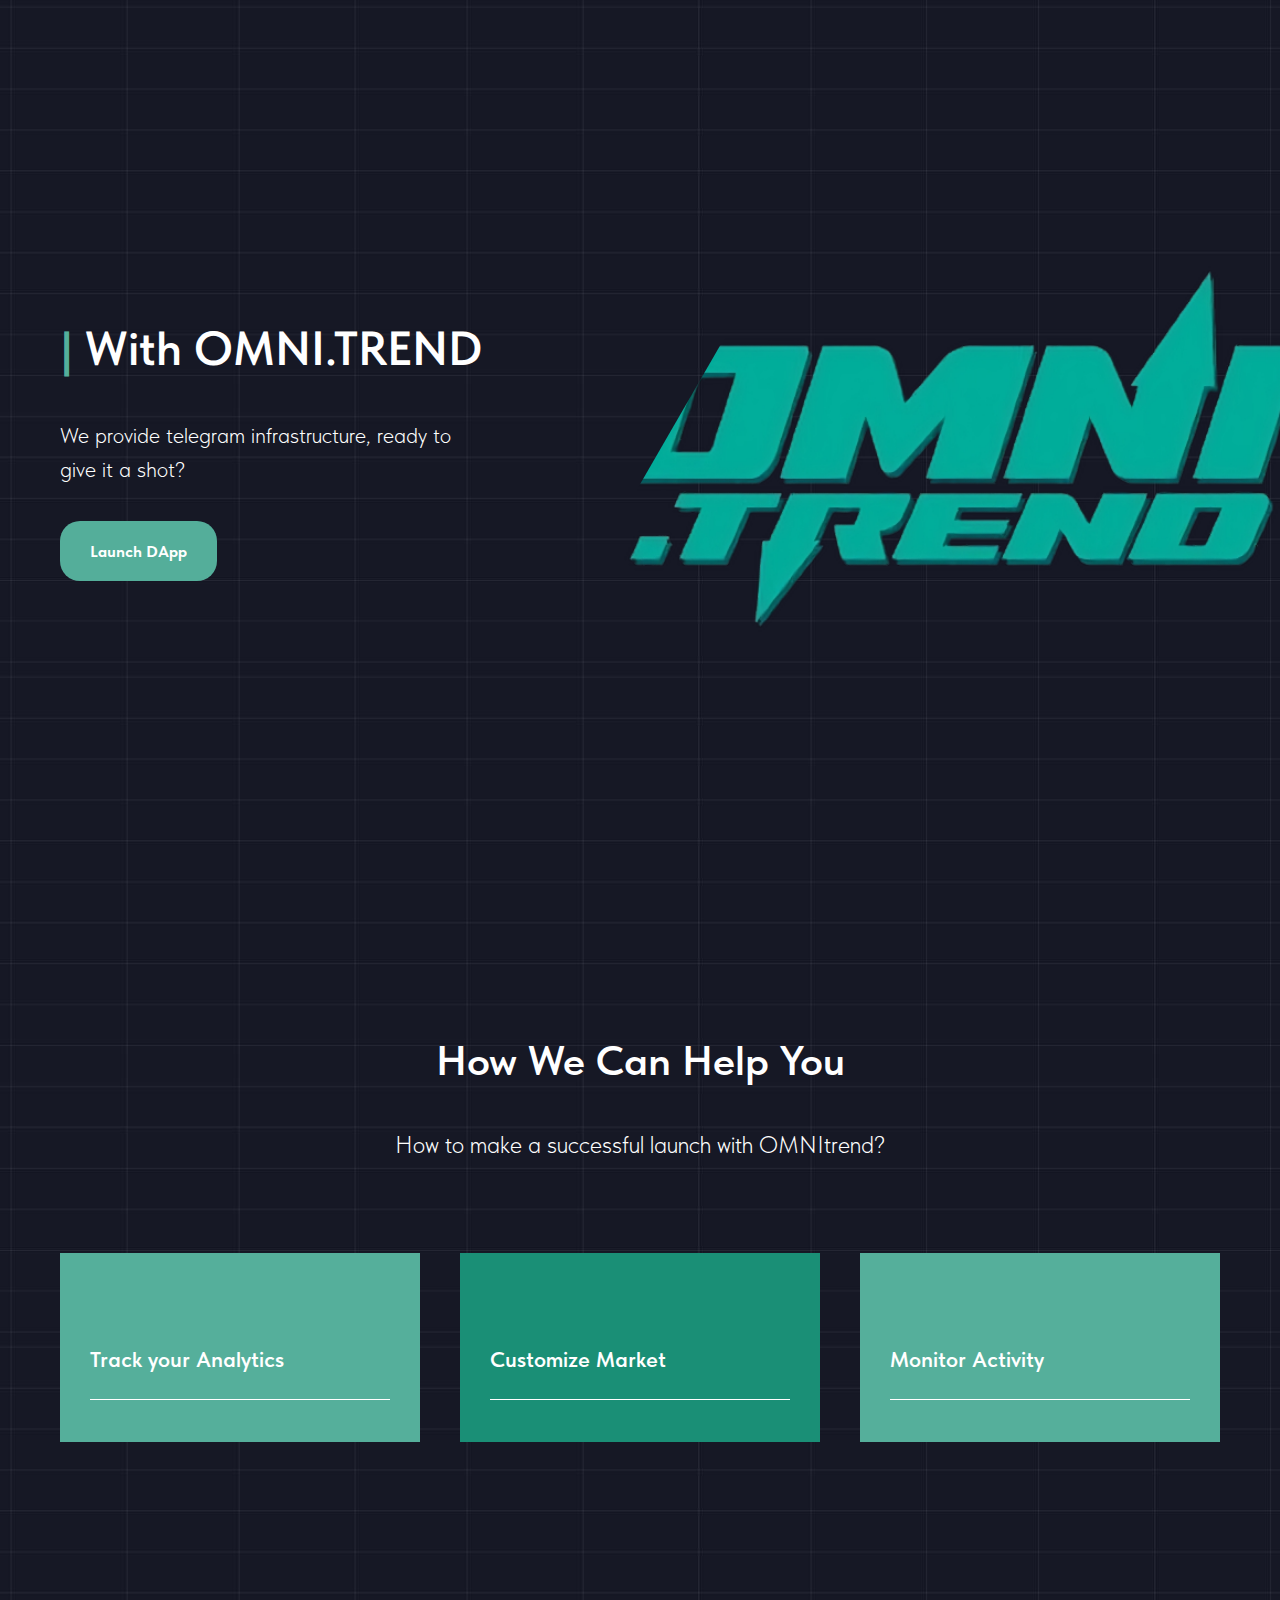
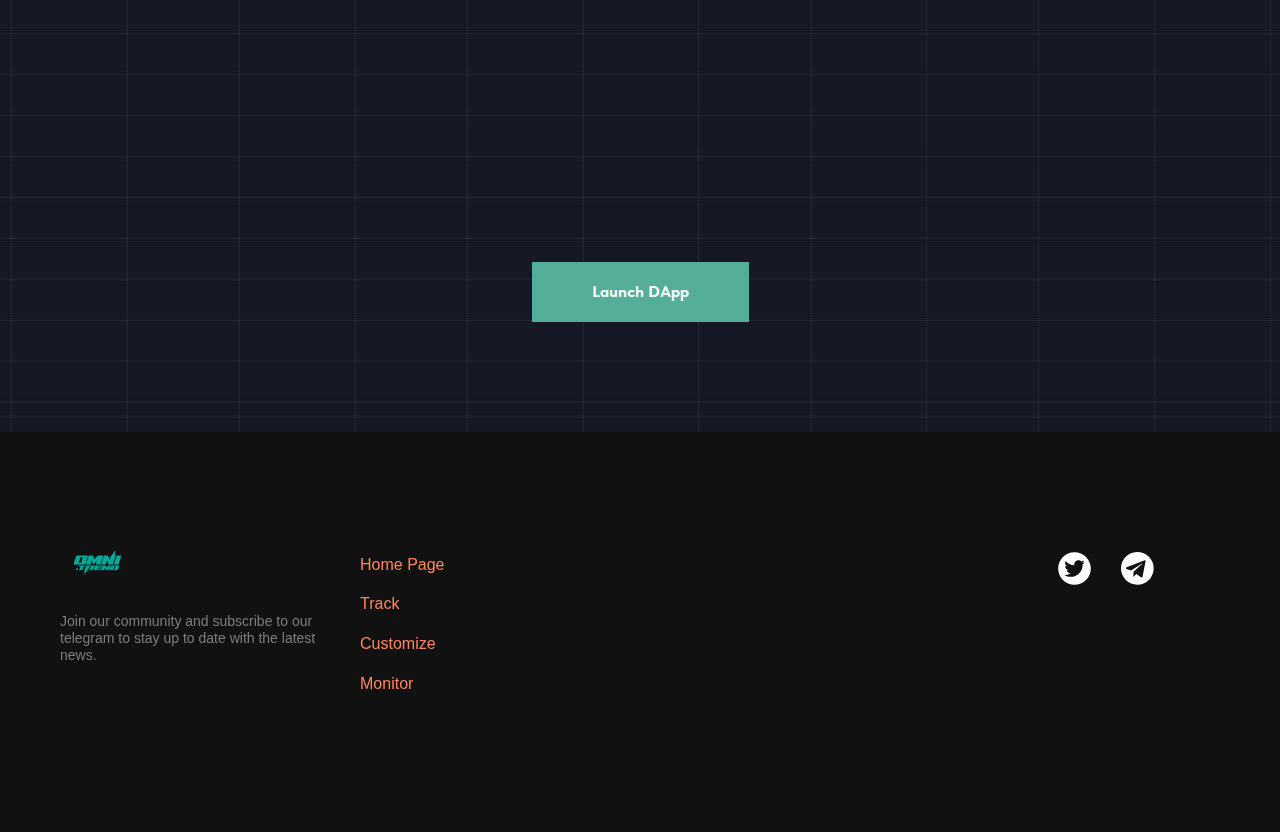
==== index.html @ 5c841663 "3rd commit" ====
<!DOCTYPE html>
<html>
  <head>
    <meta charset="utf-8" />
    <meta name="viewport" content="width=device-width, initial-scale=1.0" />
    <!--metatextblock-->
    <title>OMNI.TREND</title>
    <meta
      name="description"
      content=""
    />
    <meta property="og:url" content="" />
    <meta property="og:title" content="" />
    <meta
      property=""
      content=""
    />
    <meta property="og:type" content="website" />
    <meta property="og:image" content="/images/gest.png" />
    <link rel="canonical" href="" />
    <!--/metatextblock-->
    <meta name="format-detection" content="telephone=no" />
    <meta http-equiv="x-dns-prefetch-control" content="on" />
    <link rel="dns-prefetch" href="https://ws.tildacdn.com" />
    <link rel="dns-prefetch" href="https://static.tildacdn.com" />
    <link rel="shortcut icon" href="/images/gest.png" type="image/x-icon" />
    <!-- Assets -->
    <script
      src="js/tilda-fallback-1.0.min.js"
      async=""
      charset="utf-8"
    ></script>
    <link
      rel="stylesheet"
      href="css/tilda-grid-3.0.min.css"
      type="text/css"
      media="all"
      onerror="this.loaderr='y';"
    />
    <link
      rel="stylesheet"
      href="css/tilda-blocks-page37470813.min.css"
      type="text/css"
      media="all"
      onerror="this.loaderr='y';"
    />
    <link
      rel="stylesheet"
      href="css/tilda-cover-1.0.min.css"
      type="text/css"
      media="all"
      onerror="this.loaderr='y';"
    />
    <link
      rel="stylesheet"
      href="css/tilda-cards-1.0.min.css"
      type="text/css"
      media="all"
      onerror="this.loaderr='y';"
    />
    <link
      rel="stylesheet"
      href="css/fonts-tildasans.css"
      type="text/css"
      media="all"
      onerror="this.loaderr='y';"
    />
    <script
      nomodule=""
      src="js/tilda-polyfill-1.0.min.js"
      charset="utf-8"
    ></script>
    <script type="text/javascript">
      function t_onReady(func) {
        if (document.readyState != "loading") {
          func();
        } else {
          document.addEventListener("DOMContentLoaded", func);
        }
      }
      function t_onFuncLoad(funcName, okFunc, time) {
        if (typeof window[funcName] === "function") {
          okFunc();
        } else {
          setTimeout(function () {
            t_onFuncLoad(funcName, okFunc, time);
          }, time || 100);
        }
      }
      function t396_initialScale(t) {
        var e = document.getElementById("rec" + t);
        if (e) {
          var r = e.querySelector(".t396__artboard");
          if (r) {
            var a,
              i = document.documentElement.clientWidth,
              l = [],
              d = r.getAttribute("data-artboard-screens");
            if (d) {
              d = d.split(",");
              for (var o = 0; o < d.length; o++) l[o] = parseInt(d[o], 10);
            } else l = [320, 480, 640, 960, 1200];
            for (o = 0; o < l.length; o++) {
              var n = l[o];
              n <= i && (a = n);
            }
            var g =
                "edit" === window.allrecords.getAttribute("data-tilda-mode"),
              u = "center" === t396_getFieldValue(r, "valign", a, l),
              c = "grid" === t396_getFieldValue(r, "upscale", a, l),
              t = t396_getFieldValue(r, "height_vh", a, l),
              f = t396_getFieldValue(r, "height", a, l),
              e =
                (!!window.opr && !!window.opr.addons) ||
                !!window.opera ||
                -1 !== navigator.userAgent.indexOf(" OPR/");
            if (!g && u && !c && !t && f && !e) {
              for (
                var s = parseFloat((i / a).toFixed(3)),
                  _ = [
                    r,
                    r.querySelector(".t396__carrier"),
                    r.querySelector(".t396__filter"),
                  ],
                  o = 0;
                o < _.length;
                o++
              )
                _[o].style.height = parseInt(f, 10) * s + "px";
              for (
                var h = r.querySelectorAll(".t396__elem"), o = 0;
                o < h.length;
                o++
              )
                h[o].style.zoom = s;
            }
          }
        }
      }
      function t396_getFieldValue(t, e, r, a) {
        var i = a[a.length - 1],
          l =
            r === i
              ? t.getAttribute("data-artboard-" + e)
              : t.getAttribute("data-artboard-" + e + "-res-" + r);
        if (!l)
          for (var d = 0; d < a.length; d++) {
            var o = a[d];
            if (
              !(o <= r) &&
              (l =
                o === i
                  ? t.getAttribute("data-artboard-" + e)
                  : t.getAttribute("data-artboard-" + e + "-res-" + o))
            )
              break;
          }
        return l;
      }
    </script>
    <script
      src="js/tilda-scripts-3.0.min.js"
      charset="utf-8"
      defer=""
      onerror="this.loaderr='y';"
    ></script>
    <script
      src="js/tilda-blocks-page37470813.min.js"
      charset="utf-8"
      async=""
      onerror="this.loaderr='y';"
    ></script>
    <script
      src="js/lazyload-1.3.min.js"
      charset="utf-8"
      async=""
      onerror="this.loaderr='y';"
    ></script>
    <script
      src="js/tilda-cover-1.0.min.js"
      charset="utf-8"
      async=""
      onerror="this.loaderr='y';"
    ></script>
    <script
      src="js/tilda-video-processor-1.0.min.js"
      charset="utf-8"
      async=""
      onerror="this.loaderr='y';"
    ></script>
    <script
      src="js/tilda-t635-typed-1.0.min.js"
      charset="utf-8"
      async=""
      onerror="this.loaderr='y';"
    ></script>
    <script
      src="js/tilda-cards-1.0.min.js"
      charset="utf-8"
      async=""
      onerror="this.loaderr='y';"
    ></script>
    <script
      src="js/tilda-zero-1.1.min.js"
      charset="utf-8"
      async=""
      onerror="this.loaderr='y';"
    ></script>
    <script
      src="js/tilda-zero-scale-1.0.min.js"
      charset="utf-8"
      async=""
      onerror="this.loaderr='y';"
    ></script>
    <script
      src="js/tilda-events-1.0.min.js"
      charset="utf-8"
      async=""
      onerror="this.loaderr='y';"
    ></script>
    <script type="text/javascript">
      window.dataLayer = window.dataLayer || [];
    </script>
    <script type="text/javascript">
      (function () {
        if (
          /bot|google|yandex|baidu|bing|msn|duckduckbot|teoma|slurp|crawler|spider|robot|crawling|facebook/i.test(
            navigator.userAgent
          ) === false &&
          typeof sessionStorage != "undefined" &&
          sessionStorage.getItem("visited") !== "y" &&
          document.visibilityState
        ) {
          var style = document.createElement("style");
          style.type = "text/css";
          style.innerHTML =
            "@media screen and (min-width: 980px) {.t-records {opacity: 0;}.t-records_animated {-webkit-transition: opacity ease-in-out .2s;-moz-transition: opacity ease-in-out .2s;-o-transition: opacity ease-in-out .2s;transition: opacity ease-in-out .2s;}.t-records.t-records_visible {opacity: 1;}}";
          document.getElementsByTagName("head")[0].appendChild(style);
          function t_setvisRecs() {
            var alr = document.querySelectorAll(".t-records");
            Array.prototype.forEach.call(alr, function (el) {
              el.classList.add("t-records_animated");
            });
            setTimeout(function () {
              Array.prototype.forEach.call(alr, function (el) {
                el.classList.add("t-records_visible");
              });
              sessionStorage.setItem("visited", "y");
            }, 400);
          }
          document.addEventListener("DOMContentLoaded", t_setvisRecs);
        }
      })();
    </script>
    <style type="text/css">
      @media screen and (min-width: 980px) {
        .t-records {
          opacity: 0;
        }
        .t-records_animated {
          -webkit-transition: opacity ease-in-out 0.2s;
          -moz-transition: opacity ease-in-out 0.2s;
          -o-transition: opacity ease-in-out 0.2s;
          transition: opacity ease-in-out 0.2s;
        }
        .t-records.t-records_visible {
          opacity: 1;
        }
      }
    </style>
  </head>
  <body class="t-body" style="margin: 0; background-image: url(/images/bg.jpg);">
    <!--allrecords-->
    <div
      id="allrecords"
      class="t-records t-records_animated t-records_visible"
      data-hook="blocks-collection-content-node"
      data-tilda-project-id="7449820"
      data-tilda-page-id="37470813"
      data-tilda-formskey="f891dc86419afb61f58504fac7449820"
      data-tilda-lazy="yes"
    >
      <div
        id="rec630203614"
        class="r t-rec t-screenmin-640px"
        style=""
        data-animationappear="off"
        data-record-type="941"
        data-screen-min="640px"
        data-bg-color="#19191c"
      >
        <!-- t941 -->
        <div class="t941" style="">
          <div class="t941__wrapper t-container" style="height: 100vh">
            <div class="t941__content t-col">
              <div class="t941__textwrapper">
                <div
                  class="t941__title t-title t-title_sm"
                  field="title"
                  style="color: #ffffff"
                >
                | With OMNI.TREND
                </div>
                <div
                  class="t941__descr t-descr t-descr_sm"
                  field="descr"
                  style="color: #ffffff"
                >
                  <div style="font-size: 22px" data-customstyle="yes">
                    We provide telegram infrastructure, ready to give it a shot?
                  </div>
                </div>
              </div>
              <div class="t941__buttonwrapper t-btnwrapper">
                <a
                  href="#"
                  class="t941__btn t-btn t-btn_md"
                  style="
                    color: #ffffff;
                    background-color: #54AE9A;
                    border-radius: 20px;
                    -moz-border-radius: 20px;
                    -webkit-border-radius: 20px;
                  "
                  ><span class="t941__btn-title">Launch DApp</span></a
                >
              </div>
            </div>
            <div class="t941__cover-wrap">
              <div
                class="t941__cover t-bgimg"
                data-original=""
                bgimgfield="img"
                style="background-image: url('/images/gest.png')"
                itemscope=""
                itemtype="http://schema.org/ImageObject"
              >
                <meta
                  itemprop="image"
                  content="https://static.tildacdn.com/tild3236-6461-4030-b338-636336303738/hxghgx.png"
                />
              </div>
            </div>
          </div>
        </div>
      </div>
      <div
        id="rec630205925"
        class="r t-rec t-rec_pt_0 t-rec_pb_0 t-screenmax-640px"
        style="padding-top: 0px; padding-bottom: 0px"
        data-animationappear="off"
        data-record-type="950"
        data-screen-max="640px"
      >
        <!-- t950 --><!-- cover header -->
        <div
          class="t-cover"
          id="recorddiv630205925"
          bgimgfield="img"
          style="height: 100vh; "
        >
          <div
            class="t-cover__carrier"
            id="coverCarry630205925"
            data-content-cover-id="630205925"
            data-content-cover-bg=""
            data-content-cover-height="100vh"
            data-content-cover-parallax=""
            style="height: 100vh; background-attachment: scroll"
          ></div>
          <div
            class="t-cover__filter"
            style="
              height: 100vh;
              filter: alpha(opacity: 40);
              khtmlopacity: 0.4;
              mozopacity: 0.4;
              opacity: 0.4;
            "
          ></div>
          <!-- end cover heading -->
          <div class="t-container">
            <div class="t-col t-col_12">
              <div
                class="t-cover__wrapper t-valign_middle"
                style="height: 100vh"
              >
                <div class="t950 t-align_center">
                  <div class="t950__wrapper" data-hook-content="covercontent">
                    <div
                      class="t950__title t-title t-title_lg"
                      style="color: #ffffff"
                      field="title"
                    >
                      Secure your investors with the |
                    </div>
                    <div
                      class="t950__descr t-descr t-descr_md t950__descr_center"
                      style="color: #ffffff; line-height: 1.2"
                      field="descr"
                    >
                      <div style="font-size: 22px" data-customstyle="yes">
                        We provide instant liquidity locking and telegram
                        infrastructure, ready to give it a shot?
                      </div>
                    </div>
                    <span class="space"></span>
                    <div
                      class="t950__button-wrapper t950__button-wrapper_center t-btnwrapper"
                    >
                      <a
                        href="#"
                        class="t950__button t-btn t-btn_md"
                        style="
                          color: #ffffff;
                          background-color: #54AE9A;
                          border-radius: 30px;
                          -moz-border-radius: 30px;
                          -webkit-border-radius: 30px;
                        "
                        >Launch DApp</a
                      >
                    </div>
                  </div>
                </div>
              </div>
            </div>
          </div>
          <!-- cover footer --><!-- arrow -->
          <div class="t-cover__arrow">
            <div class="t-cover__arrow-wrapper t-cover__arrow-wrapper_animated">
              <div class="t-cover__arrow_mobile">
                <svg
                  role="presentation"
                  class="t-cover__arrow-svg"
                  style="fill: #ffffff"
                  x="0px"
                  y="0px"
                  width="38.417px"
                  height="18.592px"
                  viewBox="0 0 38.417 18.592"
                >
                  <g>
                    <path
                      d="M19.208,18.592c-0.241,0-0.483-0.087-0.673-0.261L0.327,1.74c-0.408-0.372-0.438-1.004-0.066-1.413c0.372-0.409,1.004-0.439,1.413-0.066L19.208,16.24L36.743,0.261c0.411-0.372,1.042-0.342,1.413,0.066c0.372,0.408,0.343,1.041-0.065,1.413L19.881,18.332C19.691,18.505,19.449,18.592,19.208,18.592z"
                    ></path>
                  </g>
                </svg>
              </div>
            </div>
          </div>
          <!-- arrow -->
        </div>
        <!-- end cover footer -->
      </div>
      <div
        id="rec630205059"
        class="r t-rec"
        style=""
        data-animationappear="off"
        data-record-type="635"
      >
        <!-- t635 -->
        <div
          class="t635__textholder"
          data-recid="630203614,630205925"
          data-text1="Track Your Analytics"
          data-text2="Customize Your Marketing"
          data-text3="Monitor Your Activity"

        ></div>
        <script>
          t_onReady(function () {
            t_onFuncLoad("t635_init", function () {
              t635_init("630205059", "#55AF9B", "#55AF9B");
            });
          });
        </script>
      </div>
      <div
        id="rec630198793"
        class="r t-rec t-rec_pt_135 t-rec_pb_165"
        style="
          padding-top: 135px;
          padding-bottom: 165px;
          /* background-color: #ffffff; */
        "
        data-animationappear="off"
        data-record-type="860"
        data-bg-color="#19191c"
      >
        <!-- t860 -->
        <div class="t860">
          <div class="t-section__container t-container">
            <div class="t-col t-col_12">
              <div class="t-section__topwrapper t-align_center">
                <div class="t-section__title t-title t-title_xs" field="btitle">
                  <span style="color: rgb(255, 255, 255)"
                    >How We Can Help You</span
                  >
                </div>
                <div
                  class="t-section__descr t-descr t-descr_xl t-margin_auto"
                  field="bdescr"
                >
                  <span style="color: rgb(255, 255, 255)"
                    >How to make a successful launch with OMNItrend?</span
                  >
                </div>
              </div>
            </div>
          </div>
          <div
            class="t860__container t-card__container t-container"
            data-columns-in-row="3"
          >
            <div
              class="t860__col t-card__col t-card__col_withoutbtn t-col t-col_4 t-align_left"
            >
              <div class="t860__inner-col" style="background-color: #55AF9B">
                <div class="t860__wrap">
                  <div class="t860__block t860__block_hover">
                    <div class="t860__show">
                      <div
                        class="t-card__title t-name t-name_lg"
                        field="li_title__1533134730818"
                        style="color: #ffffff"
                      >
                        Track your Analytics
                      </div>
                      <div class="t860__line"></div>
                    </div>
                    <div class="t860__hide">
                      <div
                        class="t-card__descr t-descr t-descr_sm"
                        field="li_descr__1533134730818"
                        style="color: #ffffff"
                      >
                        Comming Soon...
                      </div>
                    </div>
                  </div>
                </div>
              </div>
            </div>
            <div
              class="t860__col t-card__col t-card__col_withoutbtn t-col t-col_4 t-align_left"
            >
              <div class="t860__inner-col" style="background-color: #1a8f76">
                <div class="t860__wrap">
                  <div class="t860__block t860__block_hover">
                    <div class="t860__show">
                      <div
                        class="t-card__title t-name t-name_lg"
                        field="li_title__1533134743896"
                        style="color: #ffffff"
                      >
                        Customize Market
                      </div>
                      <div class="t860__line"></div>
                    </div>
                    <div class="t860__hide">
                      <div
                        class="t-card__descr t-descr t-descr_sm"
                        field="li_descr__1533134743896"
                        style="color: #ffffff"
                      >
                        Comming Soon...
                      </div>
                    </div>
                  </div>
                </div>
              </div>
            </div>
            <div
              class="t860__col t-card__col t-card__col_withoutbtn t-col t-col_4 t-align_left"
            >
              <div class="t860__inner-col" style="background-color: #55AF9B">
                <div class="t860__wrap">
                  <div class="t860__block t860__block_hover">
                    <div class="t860__show">
                      <div
                        class="t-card__title t-name t-name_lg"
                        field="li_title__1533134755334"
                        style="color: #ffffff"
                      >
                        Monitor Activity
                      </div>
                      <div class="t860__line"></div>
                    </div>
                    <div class="t860__hide">
                      <div
                        class="t-card__descr t-descr t-descr_sm"
                        field="li_descr__1533134755334"
                        style="color: #ffffff"
                      >
                        Comming Soon...
                      </div>
                    </div>
                  </div>
                </div>
              </div>
            </div>
          </div>
        </div>
        <script type="text/javascript">
          t_onReady(function () {
            t_onFuncLoad("t860_init", function () {
              t860_init("630198793");
            });
          });
        </script>
      </div>
      <div
        id="rec630200350"
        class="r t-rec t-rec_pt_135 t-rec_pb_120"
        style="
          padding-top: 135px;
          padding-bottom: 120px;
          /* background-color: #ffffff; */
        "
        data-animationappear="off"
        data-record-type="849"
        data-bg-color="#19191c"
      >
        <!-- t849
        <div class="t849">
          <div class="t-section__container t-container">
            <div class="t-col t-col_12">
              <div class="t-section__topwrapper t-align_center">
                <div class="t-section__title t-title t-title_xs" field="btitle">
                  <span style="color: rgb(255, 255, 255)"
                    >Frequent questions</span
                  >
                </div>
                <div
                  class="t-section__descr t-descr t-descr_xl t-margin_auto"
                  field="bdescr"
                >
                  <span style="color: rgb(255, 255, 255)"
                    >Make sure you know everything</span
                  >
                </div>
              </div>
            </div>
          </div>
          <div class="t-container">
            <div class="t-col t-col_8 t-prefix_2">
              <div class="t849__accordion" data-accordion="false">
                <div class="t849__wrapper">
                  <div
                    class="t849__header"
                    style="border-top: 1px solid #ffffff"
                  >
                    <button
                      type="button"
                      class="t849__trigger-button"
                      aria-controls="accordion1_630200350"
                      aria-expanded="false"
                    >
                      <span
                        class="t849__title t-name t-name_xl"
                        field="li_title__1531218331971"
                        style="color: #ffffff"
                        >What are FlashLocks and FlashBurns?</span
                      ><svg
                        class="t849__icon"
                        role="presentation"
                        focusable="false"
                        viewBox="0 0 40 40"
                        xmlns="http://www.w3.org/2000/svg"
                      >
                        <circle
                          cx="20"
                          cy="20"
                          r="20"
                          stroke-width="0"
                        ></circle>
                        <g class="t849__lines" stroke-width="2px" fill="none">
                          <path d="M9 20H31"></path>
                          <path d="M20 9V31"></path>
                        </g>
                      </svg>
                    </button>
                  </div>
                  <div
                    class="t849__content"
                    id="accordion1_630200350"
                    hidden=""
                  >
                    <div class="t849__textwrapper">
                      <div
                        class="t849__text t-descr t-descr_sm"
                        field="li_descr__1531218331971"
                        style="color: #ffffff"
                      >
                        <ul>
                          <li>
                            FlashLock - a way to launch a token where the
                            developer adds liquidity via Deluge.Cash, instantly
                            locking it in the same transaction with Add
                            Liquidity.
                          </li>
                          <li>
                            FlashBurn - a way to launch a token when the
                            developer adds liquidity via Deluge.Cash, instantly
                            burning in the same transaction with Add Liquidity.
                          </li>
                          <li>
                            Thus, the token becomes available for trading
                            immediately with security from liquidity withdrawal!
                          </li>
                        </ul>
                      </div>
                    </div>
                  </div>
                </div>
              </div>
            </div>
            <div class="t-col t-col_8 t-prefix_2">
              <div class="t849__accordion" data-accordion="false">
                <div class="t849__wrapper">
                  <div
                    class="t849__header"
                    style="border-top: 1px solid #ffffff"
                  >
                    <button
                      type="button"
                      class="t849__trigger-button"
                      aria-controls="accordion2_630200350"
                      aria-expanded="false"
                    >
                      <span
                        class="t849__title t-name t-name_xl"
                        field="li_title__1531218700960"
                        style="color: #ffffff"
                        >How are we better than others/what benefits do we
                        bring?</span
                      ><svg
                        class="t849__icon"
                        role="presentation"
                        focusable="false"
                        viewBox="0 0 40 40"
                        xmlns="http://www.w3.org/2000/svg"
                      >
                        <circle
                          cx="20"
                          cy="20"
                          r="20"
                          stroke-width="0"
                        ></circle>
                        <g class="t849__lines" stroke-width="2px" fill="none">
                          <path d="M9 20H31"></path>
                          <path d="M20 9V31"></path>
                        </g>
                      </svg>
                    </button>
                  </div>
                  <div
                    class="t849__content"
                    id="accordion2_630200350"
                    hidden=""
                  >
                    <div class="t849__textwrapper">
                      <div
                        class="t849__text t-descr t-descr_sm"
                        field="li_descr__1531218700960"
                        style="color: #ffffff"
                      >
                        <ul>
                          <li>
                            We are bringing new features to the world of
                            cryptocurrency and unifying infrastructure, having
                            already made a breakthrough with the idea of
                            FlashLocks and FlashBurns, stay tuned for updates on
                            new features!
                          </li>
                        </ul>
                      </div>
                    </div>
                  </div>
                </div>
              </div>
            </div>
            <div class="t-col t-col_8 t-prefix_2">
              <div class="t849__accordion" data-accordion="false">
                <div class="t849__wrapper">
                  <div
                    class="t849__header"
                    style="border-top: 1px solid #ffffff"
                  >
                    <button
                      type="button"
                      class="t849__trigger-button"
                      aria-controls="accordion3_630200350"
                      aria-expanded="false"
                    >
                      <span
                        class="t849__title t-name t-name_xl"
                        field="li_title__1531218535874"
                        style="color: #ffffff"
                        >When launch?</span
                      ><svg
                        class="t849__icon"
                        role="presentation"
                        focusable="false"
                        viewBox="0 0 40 40"
                        xmlns="http://www.w3.org/2000/svg"
                      >
                        <circle
                          cx="20"
                          cy="20"
                          r="20"
                          stroke-width="0"
                        ></circle>
                        <g class="t849__lines" stroke-width="2px" fill="none">
                          <path d="M9 20H31"></path>
                          <path d="M20 9V31"></path>
                        </g>
                      </svg>
                    </button>
                  </div>
                  <div
                    class="t849__content"
                    id="accordion3_630200350"
                    hidden=""
                  >
                    <div class="t849__textwrapper">
                      <div
                        class="t849__text t-descr t-descr_sm"
                        field="li_descr__1531218535874"
                        style="color: #ffffff"
                      >
                        <ul>
                          <li>We've already launched!</li>
                        </ul>
                      </div>
                    </div>
                  </div>
                </div>
              </div>
            </div>
            <div class="t-col t-col_8 t-prefix_2">
              <div class="t849__accordion" data-accordion="false">
                <div class="t849__wrapper">
                  <div
                    class="t849__header"
                    style="border-top: 1px solid #ffffff"
                  >
                    <button
                      type="button"
                      class="t849__trigger-button"
                      aria-controls="accordion4_630200350"
                      aria-expanded="false"
                    >
                      <span
                        class="t849__title t-name t-name_xl"
                        field="li_title__1531218625139"
                        style="color: #ffffff"
                        >When token?</span
                      ><svg
                        class="t849__icon"
                        role="presentation"
                        focusable="false"
                        viewBox="0 0 40 40"
                        xmlns="http://www.w3.org/2000/svg"
                      >
                        <circle
                          cx="20"
                          cy="20"
                          r="20"
                          stroke-width="0"
                        ></circle>
                        <g class="t849__lines" stroke-width="2px" fill="none">
                          <path d="M9 20H31"></path>
                          <path d="M20 9V31"></path>
                        </g>
                      </svg>
                    </button>
                  </div>
                  <div
                    class="t849__content"
                    id="accordion4_630200350"
                    hidden=""
                  >
                    <div class="t849__textwrapper">
                      <div
                        class="t849__text t-descr t-descr_sm"
                        field="li_descr__1531218625139"
                        style="color: #ffffff"
                      >
                        <ul>
                          <li>Keep an eye out for updates on Twitter!</li>
                        </ul>
                      </div>
                    </div>
                  </div>
                </div>
              </div>
              <div
                class="t849__border"
                style="height: 1px; background-color: #ffffff"
              ></div>
            </div>
          </div>
        </div> -->
        <style>
          #rec630200350 .t849__icon {
            fill: #383942;
            stroke: #ffffff;
          }
          @media (hover: hover) {
            #rec630200350 .t849__trigger-button:hover .t849__icon {
              fill: #55AF9B;
              stroke: #ffffff;
            }
          }
          #rec630200350 .t849__trigger-button:focus-visible .t849__icon {
            fill: #55AF9B;
            stroke: #ffffff;
          }
        </style>
        <script type="text/javascript">
          t_onReady(function () {
            t_onFuncLoad("t849_init", function () {
              t849_init("630200350");
            });
          });
        </script>
      </div>
      <div
        id="rec630205634"
        class="r t-rec t-rec_pt_0 t-rec_pb_90"
        style="
          padding-top: 0px;
          padding-bottom: 90px;
          /* background-color: #19191c; */
        "
        data-record-type="208"
        data-bg-color="#19191c"
      >
        <!-- T142A -->
        <div class="t142A">
          <div class="t-container_100">
            <div class="t142A__wrapone">
              <div class="t142A__wraptwo">
                <a
                  class="t142A__btn t-btn t-btn_md"
                  href="#"
                  style="color: #ffffff; background-color: #54AE9A"
                  ><span>Launch DApp</span></a
                >
                <!-- <a
                  class="t142A__btn t-btn t-btn_md"
                  href="https://docs.deluge.cash"
                  target="_blank"
                  style="color: #ffffff; border: 3px solid #ffffff"
                  ><span>Read Docs</span></a
                > -->
              </div>
            </div>
          </div>
        </div>
      </div>
      <div
        id="rec605445576"
        class="r t-rec t-rec_pb_0"
        style="padding-bottom: 0px; background-color: #111111"
        data-animationappear="off"
        data-record-type="396"
        data-bg-color="#111111"
      >
        <!-- T396 --><style>
          #rec605445576 .t396__artboard {
            height: 400px;
            background-color: #111111;
          }
          #rec605445576 .t396__filter {
            height: 400px;
          }
          #rec605445576 .t396__carrier {
            height: 400px;
            background-position: center center;
            background-attachment: scroll;
            background-size: cover;
            background-repeat: no-repeat;
          }
          @media screen and (max-width: 1199px) {
            #rec605445576 .t396__artboard {
            }
            #rec605445576 .t396__filter {
            }
            #rec605445576 .t396__carrier {
              background-attachment: scroll;
            }
          }
          @media screen and (max-width: 959px) {
            #rec605445576 .t396__artboard {
              height: 690px;
            }
            #rec605445576 .t396__filter {
              height: 690px;
            }
            #rec605445576 .t396__carrier {
              height: 690px;
              background-attachment: scroll;
            }
          }
          @media screen and (max-width: 639px) {
            #rec605445576 .t396__artboard {
              height: 670px;
            }
            #rec605445576 .t396__filter {
              height: 670px;
            }
            #rec605445576 .t396__carrier {
              height: 670px;
              background-attachment: scroll;
            }
          }
          @media screen and (max-width: 479px) {
            #rec605445576 .t396__artboard {
              height: 580px;
            }
            #rec605445576 .t396__filter {
              height: 580px;
            }
            #rec605445576 .t396__carrier {
              height: 580px;
              background-attachment: scroll;
            }
          }
          #rec605445576 .tn-elem[data-elem-id="1648032313042"] {
            z-index: 2;
            top: 120px;
            left: calc(50% - 600px + 1018px);
            width: 33px;
            height: 33px;
          }
          #rec605445576 .tn-elem[data-elem-id="1648032313042"] .tn-atom {
            background-position: center center;
            background-size: cover;
            background-repeat: no-repeat;
            border-color: transparent;
            border-style: solid;
          }
          @media screen and (max-width: 1199px) {
            #rec605445576 .tn-elem[data-elem-id="1648032313042"] {
              top: 120px;
              left: calc(50% - 480px + 823px);
            }
          }
          @media screen and (max-width: 959px) {
            #rec605445576 .tn-elem[data-elem-id="1648032313042"] {
              top: 564px;
              left: calc(50% - 320px + 24px);
            }
          }
          @media screen and (max-width: 639px) {
            #rec605445576 .tn-elem[data-elem-id="1648032313042"] {
              top: 564px;
              left: calc(50% - 240px + 24px);
            }
          }
          @media screen and (max-width: 479px) {
            #rec605445576 .tn-elem[data-elem-id="1648032313042"] {
              top: 417px;
              left: calc(50% - 160px + 168px);
            }
          }
          #rec605445576 .tn-elem[data-elem-id="1648032314524"] {
            z-index: 3;
            top: 120px;
            left: calc(50% - 600px + 1081px);
            width: 33px;
            height: 33px;
          }
          #rec605445576 .tn-elem[data-elem-id="1648032314524"] .tn-atom {
            background-position: center center;
            background-size: cover;
            background-repeat: no-repeat;
            border-color: transparent;
            border-style: solid;
          }
          @media screen and (max-width: 1199px) {
            #rec605445576 .tn-elem[data-elem-id="1648032314524"] {
              top: 120px;
              left: calc(50% - 480px + 867px);
            }
          }
          @media screen and (max-width: 959px) {
            #rec605445576 .tn-elem[data-elem-id="1648032314524"] {
              top: 564px;
              left: calc(50% - 320px + 66px);
            }
          }
          @media screen and (max-width: 639px) {
            #rec605445576 .tn-elem[data-elem-id="1648032314524"] {
              top: 564px;
              left: calc(50% - 240px + 79px);
            }
          }
          @media screen and (max-width: 479px) {
            #rec605445576 .tn-elem[data-elem-id="1648032314524"] {
              top: 417px;
              left: calc(50% - 160px + 214px);
            }
          }
          #rec605445576 .tn-elem[data-elem-id="1648032612904"] {
            color: #000000;
            z-index: 4;
            top: 120px;
            left: calc(50% - 600px + 496px);
            width: 160px;
          }
          #rec605445576 .tn-elem[data-elem-id="1648032612904"] .tn-atom {
            color: #000000;
            font-size: 16px;
            font-family: "Arial", Arial, sans-serif;
            line-height: 1.55;
            font-weight: 500;
            background-position: center center;
            border-color: transparent;
            border-style: solid;
          }
          @media screen and (max-width: 1199px) {
            #rec605445576 .tn-elem[data-elem-id="1648032612904"] {
              top: 120px;
              left: calc(50% - 480px + 398px);
              width: 118px;
            }
            #rec605445576 .tn-elem[data-elem-id="1648032612904"] .tn-atom {
              font-size: 14px;
              line-height: 1.3;
            }
          }
          @media screen and (max-width: 959px) {
            #rec605445576 .tn-elem[data-elem-id="1648032612904"] {
              top: 262px;
              left: calc(50% - 320px + 322px);
              width: 296px;
            }
            #rec605445576 .tn-elem[data-elem-id="1648032612904"] .tn-atom {
              font-size: 12px;
              line-height: 1;
            }
          }
          @media screen and (max-width: 639px) {
            #rec605445576 .tn-elem[data-elem-id="1648032612904"] {
              top: 262px;
              left: calc(50% - 240px + 242px);
              width: 216px;
            }
          }
          @media screen and (max-width: 479px) {
            #rec605445576 .tn-elem[data-elem-id="1648032612904"] {
              top: 256px;
              left: calc(50% - 160px + 178px);
              width: 272px;
            }
            #rec605445576 .tn-elem[data-elem-id="1648032612904"] .tn-atom {
              line-height: 1;
            }
          }
          #rec605445576 .tn-elem[data-elem-id="1648032796764"] {
            color: #000000;
            z-index: 5;
            top: 159px;
            left: calc(50% - 600px + 496px);
            width: 160px;
          }
          #rec605445576 .tn-elem[data-elem-id="1648032796764"] .tn-atom {
            color: #000000;
            font-size: 16px;
            font-family: "Arial", Arial, sans-serif;
            line-height: 1.55;
            font-weight: 500;
            background-position: center center;
            border-color: transparent;
            border-style: solid;
          }
          @media screen and (max-width: 1199px) {
            #rec605445576 .tn-elem[data-elem-id="1648032796764"] {
              top: 153px;
              left: calc(50% - 480px + 398px);
              width: 118px;
            }
            #rec605445576 .tn-elem[data-elem-id="1648032796764"] .tn-atom {
              font-size: 14px;
              line-height: 1.3;
            }
          }
          @media screen and (max-width: 959px) {
            #rec605445576 .tn-elem[data-elem-id="1648032796764"] {
              top: 289px;
              left: calc(50% - 320px + 322px);
              width: 296px;
            }
            #rec605445576 .tn-elem[data-elem-id="1648032796764"] .tn-atom {
              font-size: 12px;
              line-height: 1;
            }
          }
          @media screen and (max-width: 639px) {
            #rec605445576 .tn-elem[data-elem-id="1648032796764"] {
              top: 289px;
              left: calc(50% - 240px + 242px);
              width: 216px;
            }
          }
          @media screen and (max-width: 479px) {
            #rec605445576 .tn-elem[data-elem-id="1648032796764"] {
              top: 283px;
              left: calc(50% - 160px + 178px);
              width: 272px;
            }
            #rec605445576 .tn-elem[data-elem-id="1648032796764"] .tn-atom {
              line-height: 1;
            }
          }
          #rec605445576 .tn-elem[data-elem-id="1648032798215"] {
            color: #000000;
            z-index: 6;
            top: 199px;
            left: calc(50% - 600px + 496px);
            width: 160px;
          }
          #rec605445576 .tn-elem[data-elem-id="1648032798215"] .tn-atom {
            color: #000000;
            font-size: 16px;
            font-family: "Arial", Arial, sans-serif;
            line-height: 1.55;
            font-weight: 500;
            background-position: center center;
            border-color: transparent;
            border-style: solid;
          }
          @media screen and (max-width: 1199px) {
            #rec605445576 .tn-elem[data-elem-id="1648032798215"] {
              top: 186px;
              left: calc(50% - 480px + 398px);
              width: 118px;
            }
            #rec605445576 .tn-elem[data-elem-id="1648032798215"] .tn-atom {
              font-size: 14px;
              line-height: 1.3;
            }
          }
          @media screen and (max-width: 959px) {
            #rec605445576 .tn-elem[data-elem-id="1648032798215"] {
              top: 316px;
              left: calc(50% - 320px + 322px);
              width: 296px;
            }
            #rec605445576 .tn-elem[data-elem-id="1648032798215"] .tn-atom {
              font-size: 12px;
              line-height: 1;
            }
          }
          @media screen and (max-width: 639px) {
            #rec605445576 .tn-elem[data-elem-id="1648032798215"] {
              top: 316px;
              left: calc(50% - 240px + 242px);
              width: 216px;
            }
          }
          @media screen and (max-width: 479px) {
            #rec605445576 .tn-elem[data-elem-id="1648032798215"] {
              top: 310px;
              left: calc(50% - 160px + 178px);
              width: 272px;
            }
            #rec605445576 .tn-elem[data-elem-id="1648032798215"] .tn-atom {
              line-height: 1;
            }
          }
          #rec605445576 .tn-elem[data-elem-id="1648032799132"] {
            color: #000000;
            z-index: 7;
            top: 239px;
            left: calc(50% - 600px + 496px);
            width: 160px;
          }
          #rec605445576 .tn-elem[data-elem-id="1648032799132"] .tn-atom {
            color: #000000;
            font-size: 16px;
            font-family: "Arial", Arial, sans-serif;
            line-height: 1.55;
            font-weight: 500;
            background-position: center center;
            border-color: transparent;
            border-style: solid;
          }
          @media screen and (max-width: 1199px) {
            #rec605445576 .tn-elem[data-elem-id="1648032799132"] {
              top: 219px;
              left: calc(50% - 480px + 398px);
              width: 118px;
            }
            #rec605445576 .tn-elem[data-elem-id="1648032799132"] .tn-atom {
              font-size: 14px;
              line-height: 1.3;
            }
          }
          @media screen and (max-width: 959px) {
            #rec605445576 .tn-elem[data-elem-id="1648032799132"] {
              top: 343px;
              left: calc(50% - 320px + 322px);
              width: 296px;
            }
            #rec605445576 .tn-elem[data-elem-id="1648032799132"] .tn-atom {
              font-size: 12px;
              line-height: 1;
            }
          }
          @media screen and (max-width: 639px) {
            #rec605445576 .tn-elem[data-elem-id="1648032799132"] {
              top: 343px;
              left: calc(50% - 240px + 242px);
              width: 216px;
            }
          }
          @media screen and (max-width: 479px) {
            #rec605445576 .tn-elem[data-elem-id="1648032799132"] {
              top: 337px;
              left: calc(50% - 160px + 178px);
              width: 272px;
            }
            #rec605445576 .tn-elem[data-elem-id="1648032799132"] .tn-atom {
              line-height: 1;
            }
          }
          #rec605445576 .tn-elem[data-elem-id="1648032615247"] {
            color: #000000;
            z-index: 8;
            top: 120px;
            left: calc(50% - 600px + 672px);
            width: 160px;
          }
          #rec605445576 .tn-elem[data-elem-id="1648032615247"] .tn-atom {
            color: #000000;
            font-size: 16px;
            font-family: "Arial", Arial, sans-serif;
            line-height: 1.55;
            font-weight: 500;
            background-position: center center;
            border-color: transparent;
            border-style: solid;
          }
          @media screen and (max-width: 1199px) {
            #rec605445576 .tn-elem[data-elem-id="1648032615247"] {
              top: 120px;
              left: calc(50% - 480px + 536px);
              width: 118px;
            }
            #rec605445576 .tn-elem[data-elem-id="1648032615247"] .tn-atom {
              font-size: 14px;
              line-height: 1.3;
            }
          }
          @media screen and (max-width: 959px) {
            #rec605445576 .tn-elem[data-elem-id="1648032615247"] {
              top: 405px;
              left: calc(50% - 320px + 24px);
              width: 296px;
            }
            #rec605445576 .tn-elem[data-elem-id="1648032615247"] .tn-atom {
              font-size: 12px;
              line-height: 1;
            }
          }
          @media screen and (max-width: 639px) {
            #rec605445576 .tn-elem[data-elem-id="1648032615247"] {
              top: 405px;
              left: calc(50% - 240px + 24px);
              width: 216px;
            }
          }
          @media screen and (max-width: 479px) {
            #rec605445576 .tn-elem[data-elem-id="1648032615247"] {
              top: 405px;
              left: calc(50% - 160px + 23px);
              width: 272px;
            }
            #rec605445576 .tn-elem[data-elem-id="1648032615247"] .tn-atom {
              line-height: 1;
            }
          }
          #rec605445576 .tn-elem[data-elem-id="1648032799716"] {
            color: #000000;
            z-index: 9;
            top: 159px;
            left: calc(50% - 600px + 672px);
            width: 160px;
          }
          #rec605445576 .tn-elem[data-elem-id="1648032799716"] .tn-atom {
            color: #000000;
            font-size: 16px;
            font-family: "Arial", Arial, sans-serif;
            line-height: 1.55;
            font-weight: 500;
            background-position: center center;
            border-color: transparent;
            border-style: solid;
          }
          @media screen and (max-width: 1199px) {
            #rec605445576 .tn-elem[data-elem-id="1648032799716"] {
              top: 153px;
              left: calc(50% - 480px + 536px);
              width: 118px;
            }
            #rec605445576 .tn-elem[data-elem-id="1648032799716"] .tn-atom {
              font-size: 14px;
              line-height: 1.3;
            }
          }
          @media screen and (max-width: 959px) {
            #rec605445576 .tn-elem[data-elem-id="1648032799716"] {
              top: 432px;
              left: calc(50% - 320px + 24px);
              width: 296px;
            }
            #rec605445576 .tn-elem[data-elem-id="1648032799716"] .tn-atom {
              font-size: 12px;
              line-height: 1;
            }
          }
          @media screen and (max-width: 639px) {
            #rec605445576 .tn-elem[data-elem-id="1648032799716"] {
              top: 432px;
              left: calc(50% - 240px + 24px);
              width: 216px;
            }
          }
          @media screen and (max-width: 479px) {
            #rec605445576 .tn-elem[data-elem-id="1648032799716"] {
              top: 432px;
              left: calc(50% - 160px + 23px);
              width: 272px;
            }
            #rec605445576 .tn-elem[data-elem-id="1648032799716"] .tn-atom {
              line-height: 1;
            }
          }
          #rec605445576 .tn-elem[data-elem-id="1648032800735"] {
            color: #000000;
            z-index: 10;
            top: 199px;
            left: calc(50% - 600px + 672px);
            width: 160px;
          }
          #rec605445576 .tn-elem[data-elem-id="1648032800735"] .tn-atom {
            color: #000000;
            font-size: 16px;
            font-family: "Arial", Arial, sans-serif;
            line-height: 1.55;
            font-weight: 500;
            background-position: center center;
            border-color: transparent;
            border-style: solid;
          }
          @media screen and (max-width: 1199px) {
            #rec605445576 .tn-elem[data-elem-id="1648032800735"] {
              top: 186px;
              left: calc(50% - 480px + 536px);
              width: 118px;
            }
            #rec605445576 .tn-elem[data-elem-id="1648032800735"] .tn-atom {
              font-size: 14px;
              line-height: 1.3;
            }
          }
          @media screen and (max-width: 959px) {
            #rec605445576 .tn-elem[data-elem-id="1648032800735"] {
              top: 459px;
              left: calc(50% - 320px + 24px);
              width: 296px;
            }
            #rec605445576 .tn-elem[data-elem-id="1648032800735"] .tn-atom {
              font-size: 12px;
              line-height: 1;
            }
          }
          @media screen and (max-width: 639px) {
            #rec605445576 .tn-elem[data-elem-id="1648032800735"] {
              top: 459px;
              left: calc(50% - 240px + 24px);
              width: 216px;
            }
          }
          @media screen and (max-width: 479px) {
            #rec605445576 .tn-elem[data-elem-id="1648032800735"] {
              top: 459px;
              left: calc(50% - 160px + 23px);
              width: 272px;
            }
            #rec605445576 .tn-elem[data-elem-id="1648032800735"] .tn-atom {
              line-height: 1;
            }
          }
          #rec605445576 .tn-elem[data-elem-id="1648032801436"] {
            color: #000000;
            z-index: 11;
            top: 239px;
            left: calc(50% - 600px + 672px);
            width: 160px;
          }
          #rec605445576 .tn-elem[data-elem-id="1648032801436"] .tn-atom {
            color: #000000;
            font-size: 16px;
            font-family: "Arial", Arial, sans-serif;
            line-height: 1.55;
            font-weight: 500;
            background-position: center center;
            border-color: transparent;
            border-style: solid;
          }
          @media screen and (max-width: 1199px) {
            #rec605445576 .tn-elem[data-elem-id="1648032801436"] {
              top: 219px;
              left: calc(50% - 480px + 536px);
              width: 118px;
            }
            #rec605445576 .tn-elem[data-elem-id="1648032801436"] .tn-atom {
              font-size: 14px;
              line-height: 1.3;
            }
          }
          @media screen and (max-width: 959px) {
            #rec605445576 .tn-elem[data-elem-id="1648032801436"] {
              top: 486px;
              left: calc(50% - 320px + 24px);
              width: 296px;
            }
            #rec605445576 .tn-elem[data-elem-id="1648032801436"] .tn-atom {
              font-size: 12px;
              line-height: 1;
            }
          }
          @media screen and (max-width: 639px) {
            #rec605445576 .tn-elem[data-elem-id="1648032801436"] {
              top: 486px;
              left: calc(50% - 240px + 24px);
              width: 216px;
            }
          }
          @media screen and (max-width: 479px) {
            #rec605445576 .tn-elem[data-elem-id="1648032801436"] {
              top: 486px;
              left: calc(50% - 160px + 23px);
              width: 272px;
            }
            #rec605445576 .tn-elem[data-elem-id="1648032801436"] .tn-atom {
              line-height: 1;
            }
          }
          #rec605445576 .tn-elem[data-elem-id="1648032619583"] {
            color: #eca3a3;
            z-index: 12;
            top: 120px;
            left: calc(50% - 600px + 848px);
            width: 160px;
          }
          #rec605445576 .tn-elem[data-elem-id="1648032619583"] .tn-atom {
            color: #eca3a3;
            font-size: 16px;
            font-family: "Arial", Arial, sans-serif;
            line-height: 1.55;
            font-weight: 500;
            background-position: center center;
            border-color: transparent;
            border-style: solid;
          }
          @media screen and (max-width: 1199px) {
            #rec605445576 .tn-elem[data-elem-id="1648032619583"] {
              top: 120px;
              left: calc(50% - 480px + 674px);
              width: 118px;
            }
            #rec605445576 .tn-elem[data-elem-id="1648032619583"] .tn-atom {
              font-size: 14px;
              line-height: 1.3;
            }
          }
          @media screen and (max-width: 959px) {
            #rec605445576 .tn-elem[data-elem-id="1648032619583"] {
              top: 405px;
              left: calc(50% - 320px + 322px);
              width: 296px;
            }
            #rec605445576 .tn-elem[data-elem-id="1648032619583"] .tn-atom {
              font-size: 12px;
              line-height: 1;
              opacity: 1;
            }
          }
          @media screen and (max-width: 639px) {
            #rec605445576 .tn-elem[data-elem-id="1648032619583"] {
              top: 405px;
              left: calc(50% - 240px + 242px);
              width: 216px;
            }
          }
          @media screen and (max-width: 479px) {
            #rec605445576 .tn-elem[data-elem-id="1648032619583"] {
              top: 704px;
              left: calc(50% - 160px + 24px);
              width: 272px;
            }
            #rec605445576 .tn-elem[data-elem-id="1648032619583"] .tn-atom {
              line-height: 1;
            }
          }
          #rec605445576 .tn-elem[data-elem-id="1648032802100"] {
            color: #eca3a3;
            z-index: 13;
            top: 159px;
            left: calc(50% - 600px + 848px);
            width: 160px;
          }
          #rec605445576 .tn-elem[data-elem-id="1648032802100"] .tn-atom {
            color: #eca3a3;
            font-size: 16px;
            font-family: "Arial", Arial, sans-serif;
            line-height: 1.55;
            font-weight: 500;
            background-position: center center;
            border-color: transparent;
            border-style: solid;
          }
          @media screen and (max-width: 1199px) {
            #rec605445576 .tn-elem[data-elem-id="1648032802100"] {
              top: 153px;
              left: calc(50% - 480px + 674px);
              width: 118px;
            }
            #rec605445576 .tn-elem[data-elem-id="1648032802100"] .tn-atom {
              font-size: 14px;
              line-height: 1.3;
            }
          }
          @media screen and (max-width: 959px) {
            #rec605445576 .tn-elem[data-elem-id="1648032802100"] {
              top: 432px;
              left: calc(50% - 320px + 322px);
              width: 296px;
            }
            #rec605445576 .tn-elem[data-elem-id="1648032802100"] .tn-atom {
              font-size: 12px;
              line-height: 1;
              opacity: 1;
            }
          }
          @media screen and (max-width: 639px) {
            #rec605445576 .tn-elem[data-elem-id="1648032802100"] {
              top: 432px;
              left: calc(50% - 240px + 242px);
              width: 216px;
            }
          }
          @media screen and (max-width: 479px) {
            #rec605445576 .tn-elem[data-elem-id="1648032802100"] {
              top: 731px;
              left: calc(50% - 160px + 24px);
              width: 272px;
            }
            #rec605445576 .tn-elem[data-elem-id="1648032802100"] .tn-atom {
              line-height: 1;
            }
          }
          #rec605445576 .tn-elem[data-elem-id="1648032803014"] {
            color: #eca3a3;
            z-index: 14;
            top: 199px;
            left: calc(50% - 600px + 848px);
            width: 160px;
          }
          #rec605445576 .tn-elem[data-elem-id="1648032803014"] .tn-atom {
            color: #eca3a3;
            font-size: 16px;
            font-family: "Arial", Arial, sans-serif;
            line-height: 1.55;
            font-weight: 500;
            background-position: center center;
            border-color: transparent;
            border-style: solid;
          }
          @media screen and (max-width: 1199px) {
            #rec605445576 .tn-elem[data-elem-id="1648032803014"] {
              top: 186px;
              left: calc(50% - 480px + 674px);
              width: 118px;
            }
            #rec605445576 .tn-elem[data-elem-id="1648032803014"] .tn-atom {
              font-size: 14px;
              line-height: 1.3;
            }
          }
          @media screen and (max-width: 959px) {
            #rec605445576 .tn-elem[data-elem-id="1648032803014"] {
              top: 459px;
              left: calc(50% - 320px + 322px);
              width: 296px;
            }
            #rec605445576 .tn-elem[data-elem-id="1648032803014"] .tn-atom {
              font-size: 12px;
              line-height: 1;
              opacity: 1;
            }
          }
          @media screen and (max-width: 639px) {
            #rec605445576 .tn-elem[data-elem-id="1648032803014"] {
              top: 459px;
              left: calc(50% - 240px + 242px);
              width: 216px;
            }
          }
          @media screen and (max-width: 479px) {
            #rec605445576 .tn-elem[data-elem-id="1648032803014"] {
              top: 758px;
              left: calc(50% - 160px + 24px);
              width: 272px;
            }
            #rec605445576 .tn-elem[data-elem-id="1648032803014"] .tn-atom {
              line-height: 1;
            }
          }
          #rec605445576 .tn-elem[data-elem-id="1648032581629"] {
            color: #7d7d7d;
            z-index: 15;
            top: 181px;
            left: calc(50% - 600px + 20px);
            width: 260px;
          }
          #rec605445576 .tn-elem[data-elem-id="1648032581629"] .tn-atom {
            color: #7d7d7d;
            font-size: 14px;
            font-family: "Arial", Arial, sans-serif;
            line-height: 1.2;
            font-weight: 400;
            background-position: center center;
            border-color: transparent;
            border-style: solid;
          }
          @media screen and (max-width: 1199px) {
            #rec605445576 .tn-elem[data-elem-id="1648032581629"] {
              top: 179px;
              left: calc(50% - 480px + 10px);
              width: 220px;
            }
            #rec605445576 .tn-elem[data-elem-id="1648032581629"] {
              text-align: left;
            }
          }
          @media screen and (max-width: 959px) {
            #rec605445576 .tn-elem[data-elem-id="1648032581629"] {
              top: 179px;
              left: calc(50% - 320px + 24px);
              width: 260px;
            }
            #rec605445576 .tn-elem[data-elem-id="1648032581629"] .tn-atom {
              font-size: 12px;
            }
          }
          @media screen and (max-width: 639px) {
            #rec605445576 .tn-elem[data-elem-id="1648032581629"] {
              top: 179px;
              left: calc(50% - 240px + 24px);
            }
          }
          @media screen and (max-width: 479px) {
            #rec605445576 .tn-elem[data-elem-id="1648032581629"] {
              top: 167px;
              left: calc(50% - 160px + 24px);
            }
          }
          #rec605445576 .tn-elem[data-elem-id="1686954381931"] {
            z-index: 16;
            top: 93px;
            left: calc(50% - 600px + 20px);
            width: 75px;
          }
          #rec605445576 .tn-elem[data-elem-id="1686954381931"] .tn-atom {
            background-position: center center;
            border-color: transparent;
            border-style: solid;
          }
          @media screen and (max-width: 1199px) {
          }
          @media screen and (max-width: 959px) {
          }
          @media screen and (max-width: 639px) {
          }
          @media screen and (max-width: 479px) {
            #rec605445576 .tn-elem[data-elem-id="1686954381931"] {
              top: 81px;
              left: calc(50% - 160px + 20px);
            }
          }
          #rec605445576 .tn-elem[data-elem-id="1648032592791"] {
            color: #000000;
            z-index: 17;
            top: 120px;
            left: calc(50% - 600px + 320px);
            width: 160px;
          }
          #rec605445576 .tn-elem[data-elem-id="1648032592791"] .tn-atom {
            color: #000000;
            font-size: 16px;
            font-family: "Arial", Arial, sans-serif;
            line-height: 1.55;
            font-weight: 500;
            background-position: center center;
            border-color: transparent;
            border-style: solid;
          }
          @media screen and (max-width: 1199px) {
            #rec605445576 .tn-elem[data-elem-id="1648032592791"] {
              top: 120px;
              left: calc(50% - 480px + 260px);
              width: 118px;
            }
            #rec605445576 .tn-elem[data-elem-id="1648032592791"] .tn-atom {
              font-size: 14px;
              line-height: 1.3;
            }
          }
          @media screen and (max-width: 959px) {
            #rec605445576 .tn-elem[data-elem-id="1648032592791"] {
              top: 262px;
              left: calc(50% - 320px + 24px);
              width: 296px;
            }
            #rec605445576 .tn-elem[data-elem-id="1648032592791"] .tn-atom {
              font-size: 12px;
              line-height: 1;
            }
          }
          @media screen and (max-width: 639px) {
            #rec605445576 .tn-elem[data-elem-id="1648032592791"] {
              top: 262px;
              left: calc(50% - 240px + 24px);
              width: 216px;
            }
          }
          @media screen and (max-width: 479px) {
            #rec605445576 .tn-elem[data-elem-id="1648032592791"] {
              top: 256px;
              left: calc(50% - 160px + 24px);
              width: 272px;
            }
            #rec605445576 .tn-elem[data-elem-id="1648032592791"] .tn-atom {
              line-height: 1;
            }
          }
          #rec605445576 .tn-elem[data-elem-id="1648032793759"] {
            color: #000000;
            z-index: 18;
            top: 159px;
            left: calc(50% - 600px + 320px);
            width: 160px;
          }
          #rec605445576 .tn-elem[data-elem-id="1648032793759"] .tn-atom {
            color: #000000;
            font-size: 16px;
            font-family: "Arial", Arial, sans-serif;
            line-height: 1.55;
            font-weight: 500;
            background-position: center center;
            border-color: transparent;
            border-style: solid;
          }
          @media screen and (max-width: 1199px) {
            #rec605445576 .tn-elem[data-elem-id="1648032793759"] {
              top: 153px;
              left: calc(50% - 480px + 260px);
              width: 118px;
            }
            #rec605445576 .tn-elem[data-elem-id="1648032793759"] .tn-atom {
              font-size: 14px;
              line-height: 1.3;
            }
          }
          @media screen and (max-width: 959px) {
            #rec605445576 .tn-elem[data-elem-id="1648032793759"] {
              top: 289px;
              left: calc(50% - 320px + 24px);
              width: 296px;
            }
            #rec605445576 .tn-elem[data-elem-id="1648032793759"] .tn-atom {
              font-size: 12px;
              line-height: 1;
            }
          }
          @media screen and (max-width: 639px) {
            #rec605445576 .tn-elem[data-elem-id="1648032793759"] {
              top: 289px;
              left: calc(50% - 240px + 24px);
              width: 216px;
            }
          }
          @media screen and (max-width: 479px) {
            #rec605445576 .tn-elem[data-elem-id="1648032793759"] {
              top: 283px;
              left: calc(50% - 160px + 24px);
              width: 272px;
            }
            #rec605445576 .tn-elem[data-elem-id="1648032793759"] .tn-atom {
              line-height: 1;
            }
          }
          #rec605445576 .tn-elem[data-elem-id="1648032794951"] {
            color: #000000;
            z-index: 19;
            top: 199px;
            left: calc(50% - 600px + 320px);
            width: 160px;
          }
          #rec605445576 .tn-elem[data-elem-id="1648032794951"] .tn-atom {
            color: #000000;
            font-size: 16px;
            font-family: "Arial", Arial, sans-serif;
            line-height: 1.55;
            font-weight: 500;
            background-position: center center;
            border-color: transparent;
            border-style: solid;
          }
          @media screen and (max-width: 1199px) {
            #rec605445576 .tn-elem[data-elem-id="1648032794951"] {
              top: 186px;
              left: calc(50% - 480px + 260px);
              width: 118px;
            }
            #rec605445576 .tn-elem[data-elem-id="1648032794951"] .tn-atom {
              font-size: 14px;
              line-height: 1.3;
            }
          }
          @media screen and (max-width: 959px) {
            #rec605445576 .tn-elem[data-elem-id="1648032794951"] {
              top: 316px;
              left: calc(50% - 320px + 24px);
              width: 296px;
            }
            #rec605445576 .tn-elem[data-elem-id="1648032794951"] .tn-atom {
              font-size: 12px;
              line-height: 1;
            }
          }
          @media screen and (max-width: 639px) {
            #rec605445576 .tn-elem[data-elem-id="1648032794951"] {
              top: 316px;
              left: calc(50% - 240px + 24px);
              width: 216px;
            }
          }
          @media screen and (max-width: 479px) {
            #rec605445576 .tn-elem[data-elem-id="1648032794951"] {
              top: 310px;
              left: calc(50% - 160px + 24px);
              width: 272px;
            }
            #rec605445576 .tn-elem[data-elem-id="1648032794951"] .tn-atom {
              line-height: 1;
            }
          }
          #rec605445576 .tn-elem[data-elem-id="1648032795934"] {
            color: #000000;
            z-index: 20;
            top: 239px;
            left: calc(50% - 600px + 320px);
            width: 160px;
          }
          #rec605445576 .tn-elem[data-elem-id="1648032795934"] .tn-atom {
            color: #000000;
            font-size: 16px;
            font-family: "Arial", Arial, sans-serif;
            line-height: 1.55;
            font-weight: 500;
            background-position: center center;
            border-color: transparent;
            border-style: solid;
          }
          @media screen and (max-width: 1199px) {
            #rec605445576 .tn-elem[data-elem-id="1648032795934"] {
              top: 219px;
              left: calc(50% - 480px + 260px);
              width: 118px;
            }
            #rec605445576 .tn-elem[data-elem-id="1648032795934"] .tn-atom {
              font-size: 14px;
              line-height: 1.3;
            }
          }
          @media screen and (max-width: 959px) {
            #rec605445576 .tn-elem[data-elem-id="1648032795934"] {
              top: 343px;
              left: calc(50% - 320px + 24px);
              width: 296px;
            }
            #rec605445576 .tn-elem[data-elem-id="1648032795934"] .tn-atom {
              font-size: 12px;
              line-height: 1;
            }
          }
          @media screen and (max-width: 639px) {
            #rec605445576 .tn-elem[data-elem-id="1648032795934"] {
              top: 343px;
              left: calc(50% - 240px + 24px);
              width: 216px;
            }
          }
          @media screen and (max-width: 479px) {
            #rec605445576 .tn-elem[data-elem-id="1648032795934"] {
              top: 337px;
              left: calc(50% - 160px + 24px);
              width: 272px;
            }
            #rec605445576 .tn-elem[data-elem-id="1648032795934"] .tn-atom {
              line-height: 1;
            }
          }
        </style>
        <div class="t396">
          <div
            class="t396__artboard"
            data-artboard-recid="605445576"
            data-artboard-screens="320,480,640,960,1200"
            data-artboard-height="400"
            data-artboard-valign="center"
            data-artboard-upscale="grid"
            data-artboard-height-res-320="580"
            data-artboard-height-res-480="670"
            data-artboard-height-res-640="690"
          >
            <div class="t396__carrier" data-artboard-recid="605445576"></div>
            <div class="t396__filter" data-artboard-recid="605445576"></div>
            <div
              class="t396__elem tn-elem tn-elem__6054455761648032313042"
              data-elem-id="1648032313042"
              data-elem-type="shape"
              data-field-top-value="120"
              data-field-left-value="1018"
              data-field-height-value="33"
              data-field-width-value="33"
              data-field-axisy-value="top"
              data-field-axisx-value="left"
              data-field-container-value="grid"
              data-field-topunits-value="px"
              data-field-leftunits-value="px"
              data-field-heightunits-value="px"
              data-field-widthunits-value="px"
              data-field-top-res-320-value="417"
              data-field-left-res-320-value="168"
              data-field-top-res-480-value="564"
              data-field-left-res-480-value="24"
              data-field-top-res-640-value="564"
              data-field-left-res-640-value="24"
              data-field-top-res-960-value="120"
              data-field-left-res-960-value="823"
            >
              <a
                class="tn-atom t-bgimg js-click-zero-stat"
                href="#"
                target="_blank"
                data-tilda-event-name="/tilda/click/rec605445576/button1648032313042"
                data-original="https://static.tildacdn.com/tild6238-3232-4534-a530-636237343363/twitter.svg"
                style="background-image: url('images/twitter.svg')"
              ></a>
            </div>
            <div
              class="t396__elem tn-elem tn-elem__6054455761648032314524"
              data-elem-id="1648032314524"
              data-elem-type="shape"
              data-field-top-value="120"
              data-field-left-value="1081"
              data-field-height-value="33"
              data-field-width-value="33"
              data-field-axisy-value="top"
              data-field-axisx-value="left"
              data-field-container-value="grid"
              data-field-topunits-value="px"
              data-field-leftunits-value="px"
              data-field-heightunits-value="px"
              data-field-widthunits-value="px"
              data-field-top-res-320-value="417"
              data-field-left-res-320-value="214"
              data-field-top-res-480-value="564"
              data-field-left-res-480-value="79"
              data-field-top-res-640-value="564"
              data-field-left-res-640-value="66"
              data-field-top-res-960-value="120"
              data-field-left-res-960-value="867"
            >
              <a
                class="tn-atom t-bgimg js-click-zero-stat"
                href="#"
                target="_blank"
                data-tilda-event-name="/tilda/click/rec605445576/button1648032314524"
                data-original="https://static.tildacdn.com/tild3936-6630-4237-b135-656133303463/TG.svg"
                style="background-image: url('images/TG.svg')"
              ></a>
            </div>
            <div
              class="t396__elem tn-elem tn-elem__6054455761648032612904"
              data-elem-id="1648032612904"
              data-elem-type="text"
              data-field-top-value="120"
              data-field-left-value="496"
              data-field-width-value="160"
              data-field-axisy-value="top"
              data-field-axisx-value="left"
              data-field-container-value="grid"
              data-field-topunits-value="px"
              data-field-leftunits-value="px"
              data-field-heightunits-value=""
              data-field-widthunits-value="px"
              data-field-top-res-320-value="256"
              data-field-left-res-320-value="178"
              data-field-width-res-320-value="272"
              data-field-top-res-480-value="262"
              data-field-left-res-480-value="242"
              data-field-width-res-480-value="216"
              data-field-top-res-640-value="262"
              data-field-left-res-640-value="322"
              data-field-width-res-640-value="296"
              data-field-top-res-960-value="120"
              data-field-left-res-960-value="398"
              data-field-width-res-960-value="118"
            >
              <!-- <div class="tn-atom" field="tn_text_1648032612904">
                <a
                  href="https://t.me/trendingscrypto"
                  target="_blank"
                  rel="noreferrer noopener"
                  >Crypto Trendings</a
                >
              </div> -->
            </div>
            <div
              class="t396__elem tn-elem tn-elem__6054455761648032796764"
              data-elem-id="1648032796764"
              data-elem-type="text"
              data-field-top-value="159"
              data-field-left-value="496"
              data-field-width-value="160"
              data-field-axisy-value="top"
              data-field-axisx-value="left"
              data-field-container-value="grid"
              data-field-topunits-value="px"
              data-field-leftunits-value="px"
              data-field-heightunits-value=""
              data-field-widthunits-value="px"
              data-field-top-res-320-value="283"
              data-field-left-res-320-value="178"
              data-field-width-res-320-value="272"
              data-field-top-res-480-value="289"
              data-field-left-res-480-value="242"
              data-field-width-res-480-value="216"
              data-field-top-res-640-value="289"
              data-field-left-res-640-value="322"
              data-field-width-res-640-value="296"
              data-field-top-res-960-value="153"
              data-field-left-res-960-value="398"
              data-field-width-res-960-value="118"
            >
              <!-- <div class="tn-atom" field="tn_text_1648032796764">
                <a
                  href="https://t.me/trendingseth"
                  target="_blank"
                  rel="noreferrer noopener"
                  >ETH Trendings</a
                >
              </div> -->
            </div>
            <div
              class="t396__elem tn-elem tn-elem__6054455761648032798215"
              data-elem-id="1648032798215"
              data-elem-type="text"
              data-field-top-value="199"
              data-field-left-value="496"
              data-field-width-value="160"
              data-field-axisy-value="top"
              data-field-axisx-value="left"
              data-field-container-value="grid"
              data-field-topunits-value="px"
              data-field-leftunits-value="px"
              data-field-heightunits-value=""
              data-field-widthunits-value="px"
              data-field-top-res-320-value="310"
              data-field-left-res-320-value="178"
              data-field-width-res-320-value="272"
              data-field-top-res-480-value="316"
              data-field-left-res-480-value="242"
              data-field-width-res-480-value="216"
              data-field-top-res-640-value="316"
              data-field-left-res-640-value="322"
              data-field-width-res-640-value="296"
              data-field-top-res-960-value="186"
              data-field-left-res-960-value="398"
              data-field-width-res-960-value="118"
            >
              <!-- <div class="tn-atom" field="tn_text_1648032798215">
                <a
                  href="https://t.me/trendingsbnb"
                  target="_blank"
                  rel="noreferrer noopener"
                  >BNB Trendings</a
                >
              </div> -->
            </div>
            <div
              class="t396__elem tn-elem tn-elem__6054455761648032799132"
              data-elem-id="1648032799132"
              data-elem-type="text"
              data-field-top-value="239"
              data-field-left-value="496"
              data-field-width-value="160"
              data-field-axisy-value="top"
              data-field-axisx-value="left"
              data-field-container-value="grid"
              data-field-topunits-value="px"
              data-field-leftunits-value="px"
              data-field-heightunits-value=""
              data-field-widthunits-value="px"
              data-field-top-res-320-value="337"
              data-field-left-res-320-value="178"
              data-field-width-res-320-value="272"
              data-field-top-res-480-value="343"
              data-field-left-res-480-value="242"
              data-field-width-res-480-value="216"
              data-field-top-res-640-value="343"
              data-field-left-res-640-value="322"
              data-field-width-res-640-value="296"
              data-field-top-res-960-value="219"
              data-field-left-res-960-value="398"
              data-field-width-res-960-value="118"
            >
              <!-- <div class="tn-atom" field="tn_text_1648032799132">
                <a
                  href="https://t.me/trendingsevents"
                  target="_blank"
                  rel="noreferrer noopener"
                  >D.BuyBot Events</a
                >
              </div> -->
            </div>
            <div
              class="t396__elem tn-elem tn-elem__6054455761648032615247"
              data-elem-id="1648032615247"
              data-elem-type="text"
              data-field-top-value="120"
              data-field-left-value="672"
              data-field-width-value="160"
              data-field-axisy-value="top"
              data-field-axisx-value="left"
              data-field-container-value="grid"
              data-field-topunits-value="px"
              data-field-leftunits-value="px"
              data-field-heightunits-value=""
              data-field-widthunits-value="px"
              data-field-top-res-320-value="405"
              data-field-left-res-320-value="23"
              data-field-width-res-320-value="272"
              data-field-top-res-480-value="405"
              data-field-left-res-480-value="24"
              data-field-width-res-480-value="216"
              data-field-top-res-640-value="405"
              data-field-left-res-640-value="24"
              data-field-width-res-640-value="296"
              data-field-top-res-960-value="120"
              data-field-left-res-960-value="536"
              data-field-width-res-960-value="118"
            >
              <!-- <div class="tn-atom" field="tn_text_1648032615247">
                <a
                  href="https://docs.deluge.cash"
                  target="_blank"
                  rel="noreferrer noopener"
                  >Docs</a
                >
              </div> -->
            </div>
            <div
              class="t396__elem tn-elem tn-elem__6054455761648032799716"
              data-elem-id="1648032799716"
              data-elem-type="text"
              data-field-top-value="159"
              data-field-left-value="672"
              data-field-width-value="160"
              data-field-axisy-value="top"
              data-field-axisx-value="left"
              data-field-container-value="grid"
              data-field-topunits-value="px"
              data-field-leftunits-value="px"
              data-field-heightunits-value=""
              data-field-widthunits-value="px"
              data-field-top-res-320-value="432"
              data-field-left-res-320-value="23"
              data-field-width-res-320-value="272"
              data-field-top-res-480-value="432"
              data-field-left-res-480-value="24"
              data-field-width-res-480-value="216"
              data-field-top-res-640-value="432"
              data-field-left-res-640-value="24"
              data-field-width-res-640-value="296"
              data-field-top-res-960-value="153"
              data-field-left-res-960-value="536"
              data-field-width-res-960-value="118"
            >
              <!-- <div class="tn-atom" field="tn_text_1648032799716">
                <a
                  href="https://t.me/delugecash/44"
                  target="_blank"
                  rel="noreferrer noopener"
                  >Disclaimer</a
                >
              </div> -->
            </div>
            <div
              class="t396__elem tn-elem tn-elem__6054455761648032800735"
              data-elem-id="1648032800735"
              data-elem-type="text"
              data-field-top-value="199"
              data-field-left-value="672"
              data-field-width-value="160"
              data-field-axisy-value="top"
              data-field-axisx-value="left"
              data-field-container-value="grid"
              data-field-topunits-value="px"
              data-field-leftunits-value="px"
              data-field-heightunits-value=""
              data-field-widthunits-value="px"
              data-field-top-res-320-value="459"
              data-field-left-res-320-value="23"
              data-field-width-res-320-value="272"
              data-field-top-res-480-value="459"
              data-field-left-res-480-value="24"
              data-field-width-res-480-value="216"
              data-field-top-res-640-value="459"
              data-field-left-res-640-value="24"
              data-field-width-res-640-value="296"
              data-field-top-res-960-value="186"
              data-field-left-res-960-value="536"
              data-field-width-res-960-value="118"
            >
              <!-- <div class="tn-atom" field="tn_text_1648032800735">
                <a
                  href="/cdn-cgi/l/email-protection#295a5c5959465b5d694d4c455c4e4c074a485a41"
                  target="_blank"
                  rel="noreferrer noopener"
                  >Contact email</a
                >
              </div> -->
            </div>
            <div
              class="t396__elem tn-elem tn-elem__6054455761648032801436"
              data-elem-id="1648032801436"
              data-elem-type="text"
              data-field-top-value="239"
              data-field-left-value="672"
              data-field-width-value="160"
              data-field-axisy-value="top"
              data-field-axisx-value="left"
              data-field-container-value="grid"
              data-field-topunits-value="px"
              data-field-leftunits-value="px"
              data-field-heightunits-value=""
              data-field-widthunits-value="px"
              data-field-top-res-320-value="486"
              data-field-left-res-320-value="23"
              data-field-width-res-320-value="272"
              data-field-top-res-480-value="486"
              data-field-left-res-480-value="24"
              data-field-width-res-480-value="216"
              data-field-top-res-640-value="486"
              data-field-left-res-640-value="24"
              data-field-width-res-640-value="296"
              data-field-top-res-960-value="219"
              data-field-left-res-960-value="536"
              data-field-width-res-960-value="118"
            >
              <!-- <div class="tn-atom" field="tn_text_1648032801436">
                <a
                  href="https://t.me/krabsdeluge"
                  target="_blank"
                  rel="noreferrer noopener"
                  >Contact telegram</a
                >
              </div> -->
            </div>
            <div
              class="t396__elem tn-elem tn-elem__6054455761648032619583"
              data-elem-id="1648032619583"
              data-elem-type="text"
              data-field-top-value="120"
              data-field-left-value="848"
              data-field-width-value="160"
              data-field-axisy-value="top"
              data-field-axisx-value="left"
              data-field-container-value="grid"
              data-field-topunits-value="px"
              data-field-leftunits-value="px"
              data-field-heightunits-value=""
              data-field-widthunits-value="px"
              data-field-top-res-320-value="704"
              data-field-left-res-320-value="24"
              data-field-width-res-320-value="272"
              data-field-top-res-480-value="405"
              data-field-left-res-480-value="242"
              data-field-width-res-480-value="216"
              data-field-top-res-640-value="405"
              data-field-left-res-640-value="322"
              data-field-width-res-640-value="296"
              data-field-top-res-960-value="120"
              data-field-left-res-960-value="674"
              data-field-width-res-960-value="118"
            >
              <div class="tn-atom" field="tn_text_1648032619583"></div>
            </div>
            <div
              class="t396__elem tn-elem tn-elem__6054455761648032802100"
              data-elem-id="1648032802100"
              data-elem-type="text"
              data-field-top-value="159"
              data-field-left-value="848"
              data-field-width-value="160"
              data-field-axisy-value="top"
              data-field-axisx-value="left"
              data-field-container-value="grid"
              data-field-topunits-value="px"
              data-field-leftunits-value="px"
              data-field-heightunits-value=""
              data-field-widthunits-value="px"
              data-field-top-res-320-value="731"
              data-field-left-res-320-value="24"
              data-field-width-res-320-value="272"
              data-field-top-res-480-value="432"
              data-field-left-res-480-value="242"
              data-field-width-res-480-value="216"
              data-field-top-res-640-value="432"
              data-field-left-res-640-value="322"
              data-field-width-res-640-value="296"
              data-field-top-res-960-value="153"
              data-field-left-res-960-value="674"
              data-field-width-res-960-value="118"
            >
              <div class="tn-atom" field="tn_text_1648032802100"></div>
            </div>
            <div
              class="t396__elem tn-elem tn-elem__6054455761648032803014"
              data-elem-id="1648032803014"
              data-elem-type="text"
              data-field-top-value="199"
              data-field-left-value="848"
              data-field-width-value="160"
              data-field-axisy-value="top"
              data-field-axisx-value="left"
              data-field-container-value="grid"
              data-field-topunits-value="px"
              data-field-leftunits-value="px"
              data-field-heightunits-value=""
              data-field-widthunits-value="px"
              data-field-top-res-320-value="758"
              data-field-left-res-320-value="24"
              data-field-width-res-320-value="272"
              data-field-top-res-480-value="459"
              data-field-left-res-480-value="242"
              data-field-width-res-480-value="216"
              data-field-top-res-640-value="459"
              data-field-left-res-640-value="322"
              data-field-width-res-640-value="296"
              data-field-top-res-960-value="186"
              data-field-left-res-960-value="674"
              data-field-width-res-960-value="118"
            >
              <div class="tn-atom" field="tn_text_1648032803014"></div>
            </div>
            <div
              class="t396__elem tn-elem tn-elem__6054455761648032581629"
              data-elem-id="1648032581629"
              data-elem-type="text"
              data-field-top-value="181"
              data-field-left-value="20"
              data-field-width-value="260"
              data-field-axisy-value="top"
              data-field-axisx-value="left"
              data-field-container-value="grid"
              data-field-topunits-value="px"
              data-field-leftunits-value="px"
              data-field-heightunits-value=""
              data-field-widthunits-value="px"
              data-field-top-res-320-value="167"
              data-field-left-res-320-value="24"
              data-field-top-res-480-value="179"
              data-field-left-res-480-value="24"
              data-field-top-res-640-value="179"
              data-field-left-res-640-value="24"
              data-field-width-res-640-value="260"
              data-field-top-res-960-value="179"
              data-field-left-res-960-value="10"
              data-field-width-res-960-value="220"
            >
              <div class="tn-atom" field="tn_text_1648032581629">
                Join our community and subscribe to our telegram to stay up to
                date with the latest news.
              </div>
            </div>
            <div
              class="t396__elem tn-elem tn-elem__6054455761686954381931"
              data-elem-id="1686954381931"
              data-elem-type="image"
              data-field-top-value="93"
              data-field-left-value="20"
              data-field-width-value="75"
              data-field-axisy-value="top"
              data-field-axisx-value="left"
              data-field-container-value="grid"
              data-field-topunits-value="px"
              data-field-leftunits-value="px"
              data-field-heightunits-value=""
              data-field-widthunits-value="px"
              data-field-filewidth-value="446"
              data-field-fileheight-value="446"
              data-field-top-res-320-value="81"
              data-field-left-res-320-value="20"
            >
              <div class="tn-atom">
                <img
                  class="tn-atom__img t-img"
                  src="/images/gest.png"
                  alt=""
                  imgfield="tn_img_1686954381931"
                />
              </div>
            </div>
            <div
              class="t396__elem tn-elem tn-elem__6054455761648032592791"
              data-elem-id="1648032592791"
              data-elem-type="text"
              data-field-top-value="120"
              data-field-left-value="320"
              data-field-width-value="160"
              data-field-axisy-value="top"
              data-field-axisx-value="left"
              data-field-container-value="grid"
              data-field-topunits-value="px"
              data-field-leftunits-value="px"
              data-field-heightunits-value=""
              data-field-widthunits-value="px"
              data-field-top-res-320-value="256"
              data-field-left-res-320-value="24"
              data-field-width-res-320-value="272"
              data-field-top-res-480-value="262"
              data-field-left-res-480-value="24"
              data-field-width-res-480-value="216"
              data-field-top-res-640-value="262"
              data-field-left-res-640-value="24"
              data-field-width-res-640-value="296"
              data-field-top-res-960-value="120"
              data-field-left-res-960-value="260"
              data-field-width-res-960-value="118"
            >
              <div class="tn-atom" field="tn_text_1648032592791">
                <a
                  href="#"
                  rel="noreferrer noopener"
                  >Home Page</a
                >
              </div>
            </div>
            <div
              class="t396__elem tn-elem tn-elem__6054455761648032793759"
              data-elem-id="1648032793759"
              data-elem-type="text"
              data-field-top-value="159"
              data-field-left-value="320"
              data-field-width-value="160"
              data-field-axisy-value="top"
              data-field-axisx-value="left"
              data-field-container-value="grid"
              data-field-topunits-value="px"
              data-field-leftunits-value="px"
              data-field-heightunits-value=""
              data-field-widthunits-value="px"
              data-field-top-res-320-value="283"
              data-field-left-res-320-value="24"
              data-field-width-res-320-value="272"
              data-field-top-res-480-value="289"
              data-field-left-res-480-value="24"
              data-field-width-res-480-value="216"
              data-field-top-res-640-value="289"
              data-field-left-res-640-value="24"
              data-field-width-res-640-value="296"
              data-field-top-res-960-value="153"
              data-field-left-res-960-value="260"
              data-field-width-res-960-value="118"
            >
              <div class="tn-atom" field="tn_text_1648032793759">
                <a
                  href="#"
                  rel="noreferrer noopener"
                  >Track</a
                >
              </div>
            </div>
            <div
              class="t396__elem tn-elem tn-elem__6054455761648032794951"
              data-elem-id="1648032794951"
              data-elem-type="text"
              data-field-top-value="199"
              data-field-left-value="320"
              data-field-width-value="160"
              data-field-axisy-value="top"
              data-field-axisx-value="left"
              data-field-container-value="grid"
              data-field-topunits-value="px"
              data-field-leftunits-value="px"
              data-field-heightunits-value=""
              data-field-widthunits-value="px"
              data-field-top-res-320-value="310"
              data-field-left-res-320-value="24"
              data-field-width-res-320-value="272"
              data-field-top-res-480-value="316"
              data-field-left-res-480-value="24"
              data-field-width-res-480-value="216"
              data-field-top-res-640-value="316"
              data-field-left-res-640-value="24"
              data-field-width-res-640-value="296"
              data-field-top-res-960-value="186"
              data-field-left-res-960-value="260"
              data-field-width-res-960-value="118"
            >
              <div class="tn-atom" field="tn_text_1648032794951">
                <a
                  href="#"
                  rel="noreferrer noopener"
                  >Customize</a
                >
              </div>
            </div>
            <div
              class="t396__elem tn-elem tn-elem__6054455761648032795934"
              data-elem-id="1648032795934"
              data-elem-type="text"
              data-field-top-value="239"
              data-field-left-value="320"
              data-field-width-value="160"
              data-field-axisy-value="top"
              data-field-axisx-value="left"
              data-field-container-value="grid"
              data-field-topunits-value="px"
              data-field-leftunits-value="px"
              data-field-heightunits-value=""
              data-field-widthunits-value="px"
              data-field-top-res-320-value="337"
              data-field-left-res-320-value="24"
              data-field-width-res-320-value="272"
              data-field-top-res-480-value="343"
              data-field-left-res-480-value="24"
              data-field-width-res-480-value="216"
              data-field-top-res-640-value="343"
              data-field-left-res-640-value="24"
              data-field-width-res-640-value="296"
              data-field-top-res-960-value="219"
              data-field-left-res-960-value="260"
              data-field-width-res-960-value="118"
            >
              <div class="tn-atom" field="tn_text_1648032795934">
                <a
                  href="#"
                  rel="noreferrer noopener"
                  >Monitor</a
                >
              </div>
            </div>
          </div>
        </div>
        <script data-cfasync="false" src="js/email-decode.min.js"></script>
        <script>
          t_onReady(function () {
            t_onFuncLoad("t396_init", function () {
              t396_init("605445576");
            });
          });
        </script>
        <!-- /T396 -->
      </div>
    </div>
    <!--/allrecords--><!-- Stat -->
    <script type="text/javascript">
      if (!window.mainTracker) {
        window.mainTracker = "tilda";
      }
      setTimeout(function () {
        (function (d, w, k, o, g) {
          var n = d.getElementsByTagName(o)[0],
            s = d.createElement(o),
            f = function () {
              n.parentNode.insertBefore(s, n);
            };
          s.type = "text/javascript";
          s.async = true;
          s.key = k;
          s.id = "tildastatscript";
          s.src = g;
          if (w.opera == "[object Opera]") {
            d.addEventListener("DOMContentLoaded", f, false);
          } else {
            f();
          }
        })(
          document,
          window,
          "df4ec285a7a0e4f83a9db6040af184c8",
          "script",
          "https://static.tildacdn.com/js/tilda-stat-1.0.min.js"
        );
      }, 2000);
    </script>
  </body>
</html>
---- css/tilda-grid-3.0.min.css ----
*,
*:before,
*:after {
  -webkit-box-sizing: content-box;
  -moz-box-sizing: content-box;
  box-sizing: content-box;
}
div,
span,
h1,
h2,
h3,
h4,
h5,
h6,
p,
blockquote,
pre,
a,
code,
img,
b,
u,
i,
center,
table,
tr,
th,
td,
video {
  margin: 0;
  padding: 0;
  border: 0;
}
sup {
  line-height: 0;
  font-size: smaller;
  vertical-align: super;
}
sub {
  line-height: 0;
  font-size: smaller;
  vertical-align: sub;
}
.t-clear {
  clear: both;
}
.t-row {
  margin: 0;
}
.t-container {
  margin-left: auto;
  margin-right: auto;
  width: 100%;
  max-width: 1200px;
  padding: 0;
}
.t-container.flexx {
  display: -webkit-box;
  display: -moz-box;
  display: -ms-flexbox;
  display: -webkit-flex;
  display: flex;
}
.t-container_flex {
  display: -webkit-box;
  display: -moz-box;
  display: -ms-flexbox;
  display: -webkit-flex;
  display: flex;
}
.t-container_100 {
  width: 100%;
  padding: 0;
}
.t-container_10 {
  margin-left: auto;
  margin-right: auto;
  width: 100%;
  max-width: 1000px;
  padding: 0;
}
.t-container_8 {
  margin-left: auto;
  margin-right: auto;
  width: 100%;
  max-width: 800px;
  padding: 0;
}
.t-container:before,
.t-container:after,
.t-container_10:before,
.t-container_10:after,
.t-container_8:before,
.t-container_8:after,
.t-container_100:before,
.t-container_100:after {
  display: table;
  content: " ";
  width: 0;
}
.t-container:after,
.t-container_10:after,
.t-container_8:after,
.t-container_100:after {
  clear: both;
}
.t-col {
  display: inline;
  float: left;
  margin-left: 20px;
  margin-right: 20px;
  width: 100%;
}
.t-col.flexx {
  align-items: stretch;
  height: inherit;
  margin-top: auto;
  margin-bottom: auto;
}
.t-col_flex {
  align-items: stretch;
  height: inherit;
  margin-top: auto;
  margin-bottom: auto;
}
.t-col_1 {
  max-width: 60px;
}
.t-col_2 {
  max-width: 160px;
}
.t-col_3 {
  max-width: 260px;
}
.t-col_4 {
  max-width: 360px;
}
.t-col_5 {
  max-width: 460px;
}
.t-col_6 {
  max-width: 560px;
}
.t-col_7 {
  max-width: 660px;
}
.t-col_8 {
  max-width: 760px;
}
.t-col_9 {
  max-width: 860px;
}
.t-col_10 {
  max-width: 960px;
}
.t-col_11 {
  max-width: 1060px;
}
.t-col_12 {
  max-width: 1160px;
}
.t-col_100 {
  max-width: 100vw;
}
.t-prefix_1 {
  padding-left: 100px;
}
.t-prefix_2 {
  padding-left: 200px;
}
.t-prefix_3 {
  padding-left: 300px;
}
.t-prefix_4 {
  padding-left: 400px;
}
.t-prefix_5 {
  padding-left: 500px;
}
.t-prefix_6 {
  padding-left: 600px;
}
.t-prefix_7 {
  padding-left: 700px;
}
.t-prefix_8 {
  padding-left: 800px;
}
.t-prefix_9 {
  padding-left: 900px;
}
.t-prefix_10 {
  padding-left: 1000px;
}
.t-prefix_11 {
  padding-left: 1100px;
}
.t-prefix_12 {
  padding-left: 1200px;
}
.t-width {
  width: 100%;
}
.t-width_1 {
  max-width: 60px;
}
.t-width_2 {
  max-width: 160px;
}
.t-width_3 {
  max-width: 260px;
}
.t-width_4 {
  max-width: 360px;
}
.t-width_5 {
  max-width: 460px;
}
.t-width_6 {
  max-width: 560px;
}
.t-width_7 {
  max-width: 660px;
}
.t-width_8 {
  max-width: 760px;
}
.t-width_9 {
  max-width: 860px;
}
.t-width_10 {
  max-width: 960px;
}
.t-width_11 {
  max-width: 1060px;
}
.t-width_12 {
  max-width: 1160px;
}
.t-width_100 {
  max-width: 100%;
}
.t-cell {
  display: table-cell;
  vertical-align: middle;
  height: 100%;
  margin-left: 0;
  margin-right: 0;
}
.t-cell_25 {
  width: 25vw;
}
.t-cell_33 {
  width: 33.3333333vw;
}
.t-cell_50 {
  width: 50vw;
}
.t-cell_100 {
  width: 100vw;
}
@media screen and (max-width: 1200px) {
  .t-container {
    max-width: 960px;
    padding: 0;
  }
  .t-container_10 {
    max-width: 780px;
  }
  .t-container_8 {
    max-width: 640px;
  }
  .t-col {
    display: inline;
    float: left;
    margin-left: 10px;
    margin-right: 10px;
    width: 100%;
  }
  .t-col_1 {
    max-width: 60px;
  }
  .t-col_2 {
    max-width: 140px;
  }
  .t-col_3 {
    max-width: 220px;
  }
  .t-col_4 {
    max-width: 300px;
  }
  .t-col_5 {
    max-width: 380px;
  }
  .t-col_6 {
    max-width: 460px;
  }
  .t-col_7 {
    max-width: 540px;
  }
  .t-col_8 {
    max-width: 620px;
  }
  .t-col_9 {
    max-width: 700px;
  }
  .t-col_10 {
    max-width: 780px;
  }
  .t-col_11 {
    max-width: 860px;
  }
  .t-col_12 {
    max-width: 940px;
  }
  .t-prefix_1 {
    padding-left: 80px;
  }
  .t-prefix_2 {
    padding-left: 160px;
  }
  .t-prefix_3 {
    padding-left: 240px;
  }
  .t-prefix_4 {
    padding-left: 320px;
  }
  .t-prefix_5 {
    padding-left: 400px;
  }
  .t-prefix_6 {
    padding-left: 480px;
  }
  .t-prefix_7 {
    padding-left: 560px;
  }
  .t-prefix_8 {
    padding-left: 640px;
  }
  .t-prefix_9 {
    padding-left: 720px;
  }
  .t-prefix_10 {
    padding-left: 800px;
  }
  .t-prefix_11 {
    padding-left: 880px;
  }
  .t-prefix_12 {
    padding-left: 960px;
  }
  .t-width_1 {
    max-width: 60px;
  }
  .t-width_2 {
    max-width: 140px;
  }
  .t-width_3 {
    max-width: 220px;
  }
  .t-width_4 {
    max-width: 300px;
  }
  .t-width_5 {
    max-width: 380px;
  }
  .t-width_6 {
    max-width: 460px;
  }
  .t-width_7 {
    max-width: 540px;
  }
  .t-width_8 {
    max-width: 620px;
  }
  .t-width_9 {
    max-width: 700px;
  }
  .t-width_10 {
    max-width: 780px;
  }
  .t-width_11 {
    max-width: 860px;
  }
  .t-width_12 {
    max-width: 940px;
  }
  .t-width_100 {
    max-width: 100%;
  }
}
@media screen and (max-width: 960px) {
  .t-container {
    max-width: 640px;
  }
  .t-container.flexx {
    display: block;
  }
  .t-container_flex {
    display: block;
  }
  .t-col {
    display: block;
    float: none;
    padding-left: 20px;
    padding-right: 20px;
    margin: 0;
    width: 100%;
    max-width: 100%;
    box-sizing: border-box;
  }
  .t-col_1,
  .t-col_2,
  .t-col_3,
  .t-col_4,
  .t-col_5,
  .t-col_6,
  .t-col_7,
  .t-col_8,
  .t-col_9,
  .t-col_10,
  .t-col_11,
  .t-col_12 {
    width: 100%;
    max-width: 100%;
  }
  .t-prefix_1,
  .t-prefix_2,
  .t-prefix_3,
  .t-prefix_4,
  .t-prefix_5,
  .t-prefix_6,
  .t-prefix_7,
  .t-prefix_8,
  .t-prefix_9,
  .t-prefix_10,
  .t-prefix_11,
  .t-prefix_12 {
    padding-left: none;
  }
}
---- css/tilda-blocks-page37470813.min.css ----
.csssize {
  height: 6449px;
}
.t-body {
  margin: 0;
}
#allrecords {
  -webkit-font-smoothing: antialiased;
  background-color: none;
}
#allrecords a {
  color: #ff8562;
  text-decoration: none;
}
#allrecords a,
#allrecords button,
#allrecords .t-radio,
#allrecords .t-checkbox,
#allrecords .t-img-select {
  outline: none;
}
#allrecords a:focus-visible,
#allrecords button:focus-visible,
#allrecords .t-focusable,
#allrecords .t-focusable .t-btn,
#allrecords .t-focusable .t-btntext,
#allrecords .t-img-select:focus-visible + .t-img-select__indicator,
#allrecords .t-img-select:focus-visible + .t-img-select__indicator:after,
#allrecords .t-radio:focus-visible + .t-radio__indicator,
#allrecords .t-checkbox:focus-visible + .t-checkbox__indicator {
  outline-color: #2015ff;
  outline-offset: 4px;
  outline-style: auto;
}
#allrecords .t-descr a:focus-visible,
#allrecords .t-sociallinks a:focus-visible,
#allrecords .ya-share2__link:focus-visible {
  outline-offset: 2px;
}
#allrecords a[href^="tel"] {
  color: inherit;
  text-decoration: none;
}
#allrecords ol {
  padding-left: 22px;
}
#allrecords ul {
  padding-left: 20px;
}
#allrecords b,
#allrecords strong {
  font-weight: 700;
}
@media print {
  body,
  html {
    min-width: 1200px;
    max-width: 1200px;
    padding: 0;
    margin: 0 auto;
    border: none;
  }
}
.t-records {
  -webkit-font_smoothing: antialiased;
  background-color: none;
}
.t-records a {
  color: #ff8562;
  text-decoration: none;
}
.t-records a[href^="tel"] {
  color: inherit;
  text-decoration: none;
}
.t-records ol {
  padding-left: 22px;
  margin-top: 0;
  margin-bottom: 10px;
}
.t-records ul {
  padding-left: 20px;
  margin-top: 0;
  margin-bottom: 10px;
}
.t-mbfix {
  opacity: 0.01;
  -webkit-transform: translateX(0);
  -ms-transform: translateX(0);
  transform: translateX(0);
  position: fixed;
  width: 100%;
  height: 500px;
  background-color: white;
  top: 0;
  left: 0;
  z-index: 10000;
  -webkit-transition: all 0.1s ease;
  transition: all 0.1s ease;
}
.t-mbfix_hide {
  -webkit-transform: translateX(3000px);
  -ms-transform: translateX(3000px);
  transform: translateX(3000px);
}
img:not([src]) {
  visibility: hidden;
}
.t-body_scroll-locked {
  position: fixed;
  left: 0;
  width: 100%;
  height: 100%;
  overflow: hidden;
}
.r_anim {
  -webkit-transition: opacity 0.5s;
  transition: opacity 0.5s;
}
.r_hidden {
  opacity: 0;
}
.r_showed {
  opacity: 1;
}
.t-name {
  font-family: "TildaSans", Arial, sans-serif;
  font-weight: 600;
  color: #000000;
}
.t-name_lg {
  font-size: 22px;
  line-height: 1.35;
}
.t-name_xl {
  font-size: 24px;
  line-height: 1.35;
}
.t-title {
  font-family: "TildaSans", Arial, sans-serif;
  font-weight: 600;
  color: #000000;
}
.t-title_xs {
  font-size: 42px;
  line-height: 1.23;
}
.t-title_sm {
  font-size: 48px;
  line-height: 1.23;
}
.t-title_lg {
  font-size: 64px;
  line-height: 1.23;
}
.t-descr {
  font-family: "TildaSans", Arial, sans-serif;
  font-weight: 300;
  color: #000000;
}
.t-descr_sm {
  font-size: 18px;
  line-height: 1.55;
}
.t-descr_md {
  font-size: 20px;
  line-height: 1.55;
}
.t-descr_xl {
  font-size: 24px;
  line-height: 1.5;
}
.t-btn {
  display: inline-block;
  font-family: "TildaSans", Arial, sans-serif;
  border: 0 none;
  text-align: center;
  white-space: nowrap;
  vertical-align: middle;
  font-weight: 700;
  background-image: none;
  cursor: pointer;
  -webkit-appearance: none;
  -webkit-user-select: none;
  -moz-user-select: none;
  -ms-user-select: none;
  -o-user-select: none;
  user-select: none;
  -webkit-box-sizing: border-box;
  -moz-box-sizing: border-box;
  box-sizing: border-box;
}
.t-btn td {
  vertical-align: middle;
}
.t-btn_sending {
  opacity: 0.5;
}
.t-btn_md {
  height: 60px;
  font-size: 16px;
  padding-left: 60px;
  padding-right: 60px;
}
.t-align_center {
  text-align: center;
}
.t-align_left {
  text-align: left;
}
.t-margin_auto {
  margin-left: auto;
  margin-right: auto;
}
.t-valign_middle {
  vertical-align: middle;
}
.t-rec_pt_0 {
  padding-top: 0;
}
.t-rec_pt_135 {
  padding-top: 135px;
}
.t-rec_pb_0 {
  padding-bottom: 0;
}
.t-rec_pb_90 {
  padding-bottom: 90px;
}
.t-rec_pb_120 {
  padding-bottom: 120px;
}
.t-rec_pb_165 {
  padding-bottom: 165px;
}
@media screen and (max-width: 1200px) {
  .t-descr_sm {
    font-size: 16px;
  }
  .t-descr_md {
    font-size: 18px;
  }
  .t-descr_xl {
    font-size: 22px;
  }
  .t-title_xs {
    font-size: 38px;
  }
  .t-title_sm {
    font-size: 44px;
  }
  .t-title_lg {
    font-size: 60px;
  }
  .t-name_lg {
    font-size: 20px;
  }
  .t-name_xl {
    font-size: 22px;
  }
}
@media screen and (max-width: 640px) {
  .t-descr_sm {
    font-size: 14px;
    line-height: 1.45;
  }
  .t-descr_md {
    font-size: 16px;
    line-height: 1.45;
  }
  .t-descr_xl {
    font-size: 20px;
    line-height: 1.4;
  }
  .t-title_xs {
    font-size: 30px;
  }
  .t-title_sm {
    font-size: 30px;
  }
  .t-title_lg {
    font-size: 30px;
  }
  .t-name_lg {
    font-size: 18px;
  }
  .t-name_xl {
    font-size: 20px;
  }
  .t-btn {
    white-space: normal;
  }
  .t-btn_md {
    padding-left: 30px;
    padding-right: 30px;
  }
}
@media screen and (max-width: 480px) {
  .t-rec_pt_0 {
    padding-top: 0;
  }
  .t-rec_pt_135 {
    padding-top: 90px !important;
  }
  .t-rec_pb_0 {
    padding-bottom: 0;
  }
  .t-rec_pb_90 {
    padding-bottom: 90px;
  }
  .t-rec_pb_120 {
    padding-bottom: 90px !important;
  }
  .t-rec_pb_165 {
    padding-bottom: 90px !important;
  }
}
@media screen and (max-width: 1200px) {
  .t-screenmin-1200px {
    display: none;
  }
}
@media screen and (max-width: 980px) {
  .t-screenmin-980px {
    display: none;
  }
}
@media screen and (max-width: 640px) {
  .t-screenmin-640px {
    display: none;
  }
}
@media screen and (max-width: 480px) {
  .t-screenmin-480px {
    display: none;
  }
}
@media screen and (max-width: 320px) {
  .t-screenmin-320px {
    display: none;
  }
}
@media screen and (min-width: 321px) {
  .t-screenmax-320px {
    display: none;
  }
}
@media screen and (min-width: 481px) {
  .t-screenmax-480px {
    display: none;
  }
}
@media screen and (min-width: 641px) {
  .t-screenmax-640px {
    display: none;
  }
}
@media screen and (min-width: 981px) {
  .t-screenmax-980px {
    display: none;
  }
}
@media screen and (min-width: 1201px) {
  .t-screenmax-1200px {
    display: none;
  }
}
.t941 {
  overflow: hidden;
}
.t941__wrapper {
  position: relative;
  display: flex;
  height: 700px;
}
.t941__content {
  position: relative;
  display: flex;
  flex-direction: column;
  justify-content: center;
  width: 40%;
}
.t941__content_flipped {
  order: 2;
  margin-left: auto;
}
.t941__title {
  margin-bottom: 40px;
}
.t941__descr {
  margin-bottom: 35px;
}
.t941__cover-wrap {
  position: absolute;
  top: 0;
  bottom: 0;
  left: 30%;
  width: 60%;
  overflow: hidden;
  transform: skew(-30deg, 0);
  transform-origin: bottom left;
}
.t941__cover-wrap_flipped {
  left: 0;
  order: 1;
  transform-origin: top right;
}
.t941__cover,
.t941__cover-wrap .t833__sliderwrapper {
  position: absolute;
  top: 0;
  right: -30vw;
  bottom: 0;
  left: 0;
  background-repeat: no-repeat;
  background-size: cover;
  background-position: center center;
  transform: skew(30deg, 0);
  transform-origin: bottom left;
}
.t941__cover_flipped,
.t941__cover-wrap_flipped .t833__sliderwrapper {
  right: 0;
  left: -30vw;
  transform-origin: top right;
}
.t833__sliderwrapper.t941__cover {
  width: unset;
  overflow: hidden;
}
.t941__btn {
  display: inline-flex;
  flex-shrink: 0;
  align-items: center;
  justify-content: center;
  padding-right: 30px;
  padding-left: 30px;
  max-width: 90%;
  overflow: hidden;
}
.t941__btn-title {
  max-width: 100%;
  white-space: nowrap;
  text-overflow: ellipsis;
  overflow: hidden;
}
@media screen and (max-width: 960px) {
  .t941__content {
    width: 100%;
    padding-top: 90px;
    padding-bottom: 50px;
  }
  .t941__wrapper {
    flex-direction: column;
    height: unset !important;
  }
  .t941__cover-wrap {
    position: unset;
    left: 40%;
    flex-grow: 1;
    width: 100%;
    padding-bottom: 100%;
    overflow: unset;
    transform: skew(0, 0);
  }
  .t941__cover,
  .t833__sliderwrapper.t941__cover {
    top: 0;
    right: -30%;
    bottom: 0;
    left: -30%;
    width: unset;
    background-position: center center;
    transform: skew(0, 0);
  }
}
@media screen and (max-width: 640px) {
  .t941__cover,
  .t833__sliderwrapper.t941__cover {
    right: 0;
    left: 0;
    width: 100%;
  }
  .t941__content {
    width: 100%;
    padding-top: 60px;
    padding-bottom: 20px;
    word-break: break-word;
  }
  .t941__title {
    margin-bottom: 20px;
  }
  .t941__btn {
    max-width: 100%;
    width: 100%;
  }
}
.t950__wrapper {
  padding-top: 42px;
  padding-bottom: 42px;
}
.t950__title {
  padding: 24px 0 38px 0;
  color: #000;
}
.t950__descr {
  color: #000;
  padding: 0 0 30px 0;
}
.t950__descr_center {
  max-width: 700px;
  margin: 0 auto;
}
.t950__button-wrapper {
  display: flex;
}
.t950__button-wrapper_center {
  justify-content: center;
}
.t950__button {
  display: flex;
  justify-content: center;
  align-items: center;
  width: fit-content;
  border: 0 none;
  -webkit-appearance: none;
  background-color: #ffffff;
  color: #000000;
}
@media screen and (max-width: 640px) {
  .t950__title {
    padding: 24px 10px;
  }
  .t950__uptitle {
    padding-left: 10px;
    padding-right: 10px;
  }
  .t950__descr {
    padding-left: 10px;
    padding-right: 10px;
    font-size: 14px;
    line-height: 20px;
  }
}
.t635__textholder {
  display: none;
}
.typed-cursor {
  display: inline-block;
  opacity: 1;
  -webkit-animation: blink 0.7s infinite;
  -moz-animation: blink 0.7s infinite;
  animation: blink 0.7s infinite;
}
@keyframes blink {
  0% {
    opacity: 1;
  }
  50% {
    opacity: 0;
  }
  100% {
    opacity: 1;
  }
}
@-webkit-keyframes blink {
  0% {
    opacity: 1;
  }
  50% {
    opacity: 0;
  }
  100% {
    opacity: 1;
  }
}
@-moz-keyframes blink {
  0% {
    opacity: 1;
  }
  50% {
    opacity: 0;
  }
  100% {
    opacity: 1;
  }
}
.t860 .t-section__topwrapper {
  margin-bottom: 90px;
}
.t860 .t-section__title {
  margin-bottom: 40px;
}
.t860 .t-section__descr {
  max-width: 560px;
}
.t860 .t-section__bottomwrapper {
  margin-top: 105px;
}
.t860__container {
  display: -webkit-box;
  display: -ms-flexbox;
  display: flex;
  -ms-flex-wrap: wrap;
  flex-wrap: wrap;
}
.t860__separator {
  width: 100%;
  margin-bottom: 40px;
}
#allrecords .t860__col .t-card__link {
  color: inherit !important;
}
.t860__inner-col {
  overflow: hidden;
  position: relative;
}
.t860__wrap {
  width: 100%;
  padding: 30px 30px 40px;
  box-sizing: border-box;
}
.t860__wrap.t860__wrap_bottom {
  position: absolute;
  bottom: 0;
}
.t860__block_hover {
  -webkit-transition: -webkit-transform 0.3s ease;
  transition: -webkit-transform 0.3s ease;
  -o-transition: transform 0.3s ease;
  transition: transform 0.3s ease;
  transition: transform 0.3s ease, -webkit-transform 0.3s ease;
}
.t860 .t-card__title {
  padding-bottom: 25px;
  color: #ffffff;
}
.t860__title_bottom {
  padding-bottom: 0;
}
.t860 .t-card__descr {
  padding-top: 25px;
  padding-bottom: 10px;
  color: #ffffff;
}
.t860__line {
  height: 1px;
  width: 100%;
  background-color: #ffffff;
}
.t860__block_hover .t860__hide {
  opacity: 0;
  -webkit-transition: opacity 0.3s ease;
  -o-transition: opacity 0.3s ease;
  transition: opacity 0.3s ease;
}
.t860 .t860__inner-col:hover .t860__block_hover,
.t860 .t-card__col.t-focusable .t860__inner-col .t860__block_hover,
.t860 .t-card__col_btnfocusable .t860__inner-col .t860__block_hover {
  -webkit-transform: translateY(0) !important;
  -ms-transform: translateY(0) !important;
  transform: translateY(0) !important;
}
.t860 .t860__inner-col:hover .t860__hide,
.t860 .t-card__col.t-focusable .t860__inner-col .t860__hide,
.t860 .t-card__col_btnfocusable .t860__inner-col .t860__hide {
  opacity: 1;
}
.t860__btn-container {
  width: 100%;
  margin-top: 10px;
}
.t860__btn-container.t860__btn-container_topmargin {
  margin-top: 20px;
}
.t860 .t-card__btn-wrapper {
  display: inline-block;
}
.t860 .t-card__btntext-wrapper {
  display: inline-block;
}
.t860 .t-card__btn {
  display: table-cell;
}
@media screen and (max-width: 1024px) {
  .t860__block_hover .t860__hide {
    opacity: 1;
  }
}
@media screen and (max-width: 960px) {
  .t860 .t-section__bottomwrapper {
    margin-top: 45px;
  }
  .t860 .t-section__topwrapper {
    margin-bottom: 45px;
  }
  .t860 .t-section__title {
    margin-bottom: 20px;
  }
  .t860__col {
    margin-bottom: 20px;
    height: auto !important;
  }
  .t860__wrap {
    padding-bottom: 30px;
  }
  .t860__wrap.t860__wrap_bottom {
    position: static;
  }
  .t860 .t-card__title {
    padding-bottom: 15px;
  }
  .t860__descr {
    padding-top: 15px;
    padding-bottom: 0;
  }
  .t860 .t860__separator {
    margin-bottom: 0 !important;
  }
}
@media screen and (max-width: 640px) {
  .t860__wrap {
    padding: 20px 20px 30px;
  }
}
.t849 .t-section__topwrapper {
  margin-bottom: 90px;
}
.t849 .t-section__title {
  margin-bottom: 40px;
}
.t849 .t-section__descr {
  max-width: 560px;
}
.t849__header {
  position: relative;
  cursor: pointer;
  border-top: 1px solid #eeeeee;
}
.t849__trigger-button {
  position: relative;
  width: 100%;
  padding: 27px 50px 27px 0;
  text-align: left;
  background-color: transparent;
  border: none;
  box-sizing: border-box;
  cursor: pointer;
}
.t849__trigger-button_left {
  padding: 27px 0 27px 50px;
}
#allrecords button.t849__trigger-button:focus-visible {
  outline-offset: 2px;
}
.t849__title {
  display: inline-block;
}
.t849__icon {
  position: absolute;
  right: 0;
  top: 50%;
  transform: translateY(-50%);
  display: inline-block;
  width: 40px;
  height: 40px;
  stroke: #222222;
  fill: transparent;
  transition-property: fill, stroke;
  transition-duration: 0.2s;
  transition-timing-function: ease-in-out;
}
.t849__trigger-button_left .t849__icon {
  right: auto;
  left: 0;
}
.t849__lines {
  transition: transform 0.3s ease-in-out;
  transform-origin: center;
}
.t849__opened .t849__lines {
  transform: rotate(-45deg);
}
.t849__content {
  display: none;
  overflow: hidden;
  -webkit-transition: max-height ease-in-out 0.3s, opacity ease-in-out 0.3s;
  -o-transition: max-height ease-in-out 0.3s, opacity ease-in-out 0.3s;
  transition: max-height ease-in-out 0.3s, opacity ease-in-out 0.3s;
}
.t849 .t849__content ol {
  padding-left: 22px !important;
  list-style-position: inside;
  text-indent: -22px;
}
.t849__textwrapper {
  padding: 0 0 20px;
}
.t849__text {
  margin-bottom: 20px;
}
#allrecords .t849__text > ul,
#allrecords .t849__text > ol {
  -webkit-padding-start: 26px;
}
.t849__img {
  display: block;
  width: 100%;
  margin-bottom: 14px;
}
.t849__border {
  width: 100%;
  height: 1px;
  background-color: #eeeeee;
}
.t849__divider {
  float: left;
  width: 100%;
}
@media screen and (max-width: 960px) {
  .t849 {
    -webkit-text-size-adjust: 100%;
  }
  .t849 .t-section__topwrapper {
    margin-bottom: 45px;
  }
  .t849 .t-section__title {
    margin-bottom: 20px;
  }
}
@media screen and (max-width: 650px) {
  .t849__trigger-button {
    padding-top: 15px;
    padding-bottom: 14px;
  }
  .t849__text {
    margin-bottom: 15px;
  }
  .t849__textwrapper {
    padding: 0 0 10px;
  }
}
.t142A__wrapone {
  position: relative;
  display: -webkit-box;
  display: -ms-flexbox;
  display: flex;
  -webkit-box-pack: center;
  -ms-flex-pack: center;
  justify-content: center;
}
.t142A__wraptwo {
  padding: 0 10px;
  position: relative;
  z-index: 1;
}
.t142A__wraptwo td {
  vertical-align: middle;
}
.t142A__btn {
  display: -webkit-inline-box;
  display: -ms-inline-flexbox;
  display: inline-flex;
  -webkit-box-align: center;
  -ms-flex-align: center;
  align-items: center;
  -webkit-box-pack: center;
  -ms-flex-pack: center;
  justify-content: center;
  margin: 0 10px;
  margin-bottom: 20px;
}
@media screen and (max-width: 640px) {
  .t142A {
    padding: 0 20px;
  }
  .t142A__wraptwo {
    padding: 0;
  }
  .t142A__btn {
    width: 100%;
    margin-left: 0;
    margin-right: 0;
  }
}
.t396 {
  -webkit-text-size-adjust: 100%;
}
.t396__iframe {
  z-index: 10000;
  background-color: #fff;
  width: 100vw;
  height: 100vh;
  position: fixed;
  top: 0;
  left: 0;
  border: 0;
}
.t396__body_overflow_hidden {
  overflow: hidden;
}
.t396__display_none {
  display: none;
}
.t396__artboard {
  position: relative;
  width: 100%;
  height: 100vh;
  overflow: hidden;
}
.t396__artboard .t396__artboard_scale {
  overflow: visible;
}
.t396__artboard.t396__artboard_scale
  .t396__elem[data-elem-type="text"]
  .tn-atom {
  word-break: normal;
  -moz-osx-font-smoothing: grayscale;
}
.t396__artboard_scale .t396__carrier,
.t396__artboard_scale .t396__filter {
  transform-origin: top left;
}
.tn-atom__scale-wrapper {
  width: inherit;
  height: inherit;
}
.t396__elem .tn-atom__scale-wrapper .tn-atom {
  width: inherit;
  height: inherit !important;
  box-sizing: border-box;
}
.t396__artboard.rendering .tn-elem {
  visibility: hidden;
}
.t396__artboard.rendered .tn-elem {
  visibility: visible;
}
.t396__carrier {
  position: absolute;
  left: 0;
  top: 0;
  z-index: 0;
  width: 100%;
  height: 100vh;
  -moz-transform: unset;
}
.t396__filter {
  position: absolute;
  left: 0;
  top: 0;
  z-index: 1;
  width: 100%;
  height: 100vh;
  transform: translateZ(0);
}
.t396__elem {
  position: absolute;
  box-sizing: border-box;
  display: table;
}
.t396 .tn-atom {
  display: table-cell;
  vertical-align: middle;
  width: 100%;
  -webkit-text-size-adjust: 100%;
  -moz-text-size-adjust: 100%;
  -ms-text-size-adjust: 100%;
}
@media screen and (max-width: 959px) {
  .t396_safari .t396__artboard_scale .tn-atom {
    -webkit-text-size-adjust: auto;
    -moz-text-size-adjust: auto;
    -ms-text-size-adjust: auto;
  }
}
.t396 .tn-atom ul,
.t396 .tn-atom ol {
  margin-bottom: 0;
}
.t396_safari .tn-atom {
  transform: translateZ(0);
}
.t396 a.tn-atom {
  text-decoration: none;
}
.t396 .tn-atom__img {
  width: 100%;
  display: block;
}
.t396 .tn-atom__html {
  vertical-align: top;
}
.t396 .tn-atom__pin {
  border-radius: 1000px;
  border-style: solid;
}
.t396 .tn-atom__pin_onclick {
  cursor: pointer;
}
.t396 .tn-atom__tip {
  position: absolute;
  box-sizing: border-box;
  width: 300px;
  max-width: 90vw;
  padding: 15px;
  display: none;
}
.t396 .tn-atom__pin:hover .tn-atom__tip {
  display: none;
}
.t396 .tn-atom__tip-img {
  width: 100%;
  display: block;
  margin-bottom: 10px;
}
.t396 .tn-atom__tip[data-tip-pos="top"] {
  bottom: 100%;
  margin-bottom: 15px;
  left: 50%;
  transform: translateX(-50%);
}
.t396 .tn-atom__tip[data-tip-pos="bottom"] {
  top: 100%;
  margin-top: 15px;
  left: 50%;
  transform: translateX(-50%);
}
.t396 .tn-atom__tip[data-tip-pos="left"] {
  right: 100%;
  margin-right: 15px;
  top: 50%;
  transform: translateY(-50%);
}
.t396 .tn-atom__tip[data-tip-pos="right"] {
  left: 100%;
  margin-left: 15px;
  top: 50%;
  transform: translateY(-50%);
}
.t396__ui {
  position: absolute;
  top: 16px;
  left: 196px;
  background-color: #fa876b;
  color: #000 !important;
  height: 30px;
  line-height: 30px;
  width: 100px;
  z-index: 1000;
  text-align: center;
  border-radius: 3px;
  display: none;
  font-size: 14px;
}
.t396__artboard.t396__artboard-fixed-active {
  transform: none !important;
  opacity: 1 !important;
}
.t396__artboard-fixed-no-bg,
.t396__artboard-fixed-innactive,
.t396__artboard-fixed-innactive .t396__elem,
.t396__artboard-fixed-no-bg.t396__artboard-fixed-innactive .t396__elem {
  pointer-events: none;
}
.t396__artboard-fixed-no-bg .t396__elem {
  pointer-events: auto;
}
.t396__elem_outside-hide {
  display: none;
}
---- css/tilda-cover-1.0.min.css ----
@-webkit-keyframes t-arrow-bottom {
  0%,
  to {
    -moz-transform: translateY(0);
    -ms-transform: translateY(0);
    -webkit-transform: translateY(0);
    -o-transform: translateY(0);
    transform: translateY(0);
  }
  50%,
  55% {
    -moz-transform: translateY(-7px);
    -ms-transform: translateY(-7px);
    -webkit-transform: translateY(-7px);
    -o-transform: translateY(-7px);
    transform: translateY(-7px);
  }
}
@keyframes t-arrow-bottom {
  0%,
  to {
    -moz-transform: translateY(0);
    -ms-transform: translateY(0);
    -webkit-transform: translateY(0);
    -o-transform: translateY(0);
    transform: translateY(0);
  }
  50%,
  55% {
    -moz-transform: translateY(-7px);
    -ms-transform: translateY(-7px);
    -webkit-transform: translateY(-7px);
    -o-transform: translateY(-7px);
    transform: translateY(-7px);
  }
}
.t-cover,
.t-cover__carrier {
  height: 700px;
  width: 100%;
  background-size: cover;
  -webkit-background-size: cover;
  -moz-background-size: cover;
  -o-background-size: cover;
  background-repeat: no-repeat;
  background-position: center center;
  text-align: center;
  vertical-align: middle;
  position: relative;
  background-attachment: fixed;
}
.t-cover {
  background-color: #000;
  overflow: hidden;
}
.t-cover.t-cover__transparent {
  background-color: transparent;
}
.t-cover__carrier {
  -moz-transform: unset;
}
@supports (-ms-ime-align: auto) {
  .t-cover__carrier {
    transform: unset;
  }
}
.t-cover__carrier.loading {
  opacity: 0;
}
.t-cover__carrier[data-content-cover-bg=""].loading {
  opacity: 1 !important;
}
.t-cover__carrier.loaded {
  opacity: 1;
  transition: opacity 700ms;
}
@media screen and (max-device-width: 1024px) {
  .t-cover,
  .t-cover__carrier {
    background-attachment: scroll;
  }
}
@media print {
  .t-cover,
  .t-cover__carrier {
    background-attachment: scroll;
  }
}
.t-cover__filter {
  height: 700px;
  width: 100%;
  position: absolute;
  top: 0;
  left: 0;
}
.t-cover .t-container,
.t-cover .t-container_10,
.t-cover .t-container_100,
.t-cover .t-container_8 {
  position: absolute;
  top: 0;
  left: 0;
  bottom: 0;
  right: 0;
}
.t-cover__wrapper {
  height: 700px;
  display: table-cell;
  width: 1200px;
}
.t-cover__wrapper span.space {
  display: inline-block;
  height: 100%;
  width: 1px;
}
@media screen and (max-width: 640px) {
  .t-cover {
    background-attachment: fixed;
  }
  .t-cover__carrier {
    background-attachment: scroll !important;
    background-size: cover;
    background-position: center center;
  }
}
.t-cover__arrow-wrapper_animated {
  animation: t-arrow-bottom 1.7s infinite ease;
}
.t-cover__arrow {
  position: absolute;
  z-index: 9;
  bottom: 40px;
  right: 0;
  left: 0;
  text-align: center;
}
.t-cover__arrow-wrapper {
  display: inline-block;
  -webkit-transition: all ease-in-out 0.2s;
  -moz-transition: all ease-in-out 0.2s;
  -o-transition: all ease-in-out 0.2s;
  transition: all ease-in-out 0.2s;
  cursor: pointer;
}
.t-cover__arrow-wrapper:hover {
  opacity: 0.7;
}
.t-cover__arrow-svg {
  fill: #fff;
}
@media screen and (max-width: 640px) {
  .t-cover__arrow_mobile {
    -moz-transform: scale(0.7);
    -ms-transform: scale(0.7);
    -webkit-transform: scale(0.7);
    -o-transform: scale(0.7);
    transform: scale(0.7);
  }
  .t-cover__arrow {
    bottom: 14px;
  }
}
---- css/tilda-cards-1.0.min.css ----
#allrecords ul.t-cards__container {
  margin-bottom: 0;
  padding-left: 0;
  list-style: none;
}
.t-cards__col:focus-within .t-cards__link:focus,
#allrecords .t-cards__container:not(.t-cards__container_focus) .t-cards__link,
#allrecords .t-cards__link_second,
.t-cards__container:not(.t-cards__container_focus) .t-cards__col:focus-within {
  outline: none;
}
#allrecords .t-cards__col .t-cards__link {
  color: inherit !important;
}
#allrecords ul.t-card__container {
  margin-bottom: 0;
  padding-left: 0;
  list-style: none;
}
ul.t-card__container li ul {
  list-style-type: disc;
}
#allrecords .t-card__col .t-card__link,
#allrecords .t-card__col .t-card__link_second {
  color: inherit !important;
  outline: none;
}
#allrecords .t-focusable,
#allrecords .t-focusable .t-btn,
#allrecords .t-focusable .t-btntext {
  position: relative;
}
---- css/fonts-tildasans.css ----
@font-face {
  font-family: 'TildaSans';
  font-style: normal;
  font-weight: 250 1000;
  src: url('../fonts/TildaSans-VF.woff2') format('woff2-variations'),
       url('../fonts/TildaSans-VF.woff') format('woff-variations');     
}
@font-face {
  font-family: 'TildaSans';
  font-style: normal;
  font-weight: 300;
  src: url('../fonts/TildaSans-Light.eot');
  src: url('../fonts/TildaSans-Light.eot#iefix') format('embedded-opentype'),
       url('../fonts/TildaSans-VF.woff2') format('woff2-variations'),
       url('../fonts/TildaSans-VF.woff') format('woff-variations'),
       url('../fonts/TildaSans-Light.woff2') format('woff2'),
       url('../fonts/TildaSans-Light.woff') format('woff');
}
@font-face {
  font-family: 'TildaSans';
  font-style: normal;
  font-weight: 400;
  src: url('../fonts/TildaSans-Regular.eot');
  src: url('../fonts/TildaSans-Regular.eot#iefix') format('embedded-opentype'),
       url('../fonts/TildaSans-VF.woff2') format('woff2-variations'),
       url('../fonts/TildaSans-VF.woff') format('woff-variations'),  
       url('../fonts/TildaSans-Regular.woff2') format('woff2'),
       url('../fonts/TildaSans-Regular.woff') format('woff');
}
@font-face {
  font-family: 'TildaSans';
  font-style: normal;
  font-weight: 500;
  src: url('../fonts/TildaSans-Medium.eot');
  src: url('../fonts/TildaSans-Medium.eot#iefix') format('embedded-opentype'),
       url('../fonts/TildaSans-VF.woff2') format('woff2-variations'),
       url('../fonts/TildaSans-VF.woff') format('woff-variations'),  
       url('../fonts/TildaSans-Medium.woff2') format('woff2'),
       url('../fonts/TildaSans-Medium.woff') format('woff');
}
@font-face {
  font-family: 'TildaSans';
  font-style: normal;
  font-weight: 600;
  src: url('../fonts/TildaSans-Semibold.eot');
  src: url('../fonts/TildaSans-Semibold.eot#iefix') format('embedded-opentype'),
       url('../fonts/TildaSans-VF.woff2') format('woff2-variations'),
       url('../fonts/TildaSans-VF.woff') format('woff-variations'),  
       url('../fonts/TildaSans-Semibold.woff2') format('woff2'),
       url('../fonts/TildaSans-Semibold.woff') format('woff');
}
@font-face {
  font-family: 'TildaSans';
  font-style: normal;
  font-weight: 700;
  src: url('../fonts/TildaSans-Bold.eot');
  src: url('../fonts/TildaSans-Bold.eot#iefix') format('embedded-opentype'),
       url('../fonts/TildaSans-VF.woff2') format('woff2-variations'),
       url('../fonts/TildaSans-VF.woff') format('woff-variations'),  
       url('../fonts/TildaSans-Bold.woff2') format('woff2'),
       url('../fonts/TildaSans-Bold.woff') format('woff');
}
@font-face {
  font-family: 'TildaSans';
  font-style: normal;
  font-weight: 800;
  src: url('../fonts/TildaSans-Extrabold.eot');
  src: url('../fonts/TildaSans-Extrabold.eot#iefix') format('embedded-opentype'),
       url('../fonts/TildaSans-VF.woff2') format('woff2-variations'),
       url('../fonts/TildaSans-VF.woff') format('woff-variations'),  
       url('../fonts/TildaSans-Extrabold.woff2') format('woff2'),
       url('../fonts/TildaSans-Extrabold.woff') format('woff');
}
@font-face {
  font-family: 'TildaSans';
  font-style: normal;
  font-weight: 900;
  src: url('../fonts/TildaSans-Black.eot');
  src: url('../fonts/TildaSans-Black.eot#iefix') format('embedded-opentype'),
       url('../fonts/TildaSans-VF.woff2') format('woff2-variations'),
       url('../fonts/TildaSans-VF.woff') format('woff-variations'),  
       url('../fonts/TildaSans-Black.woff2') format('woff2'),
       url('../fonts/TildaSans-Black.woff') format('woff');
}
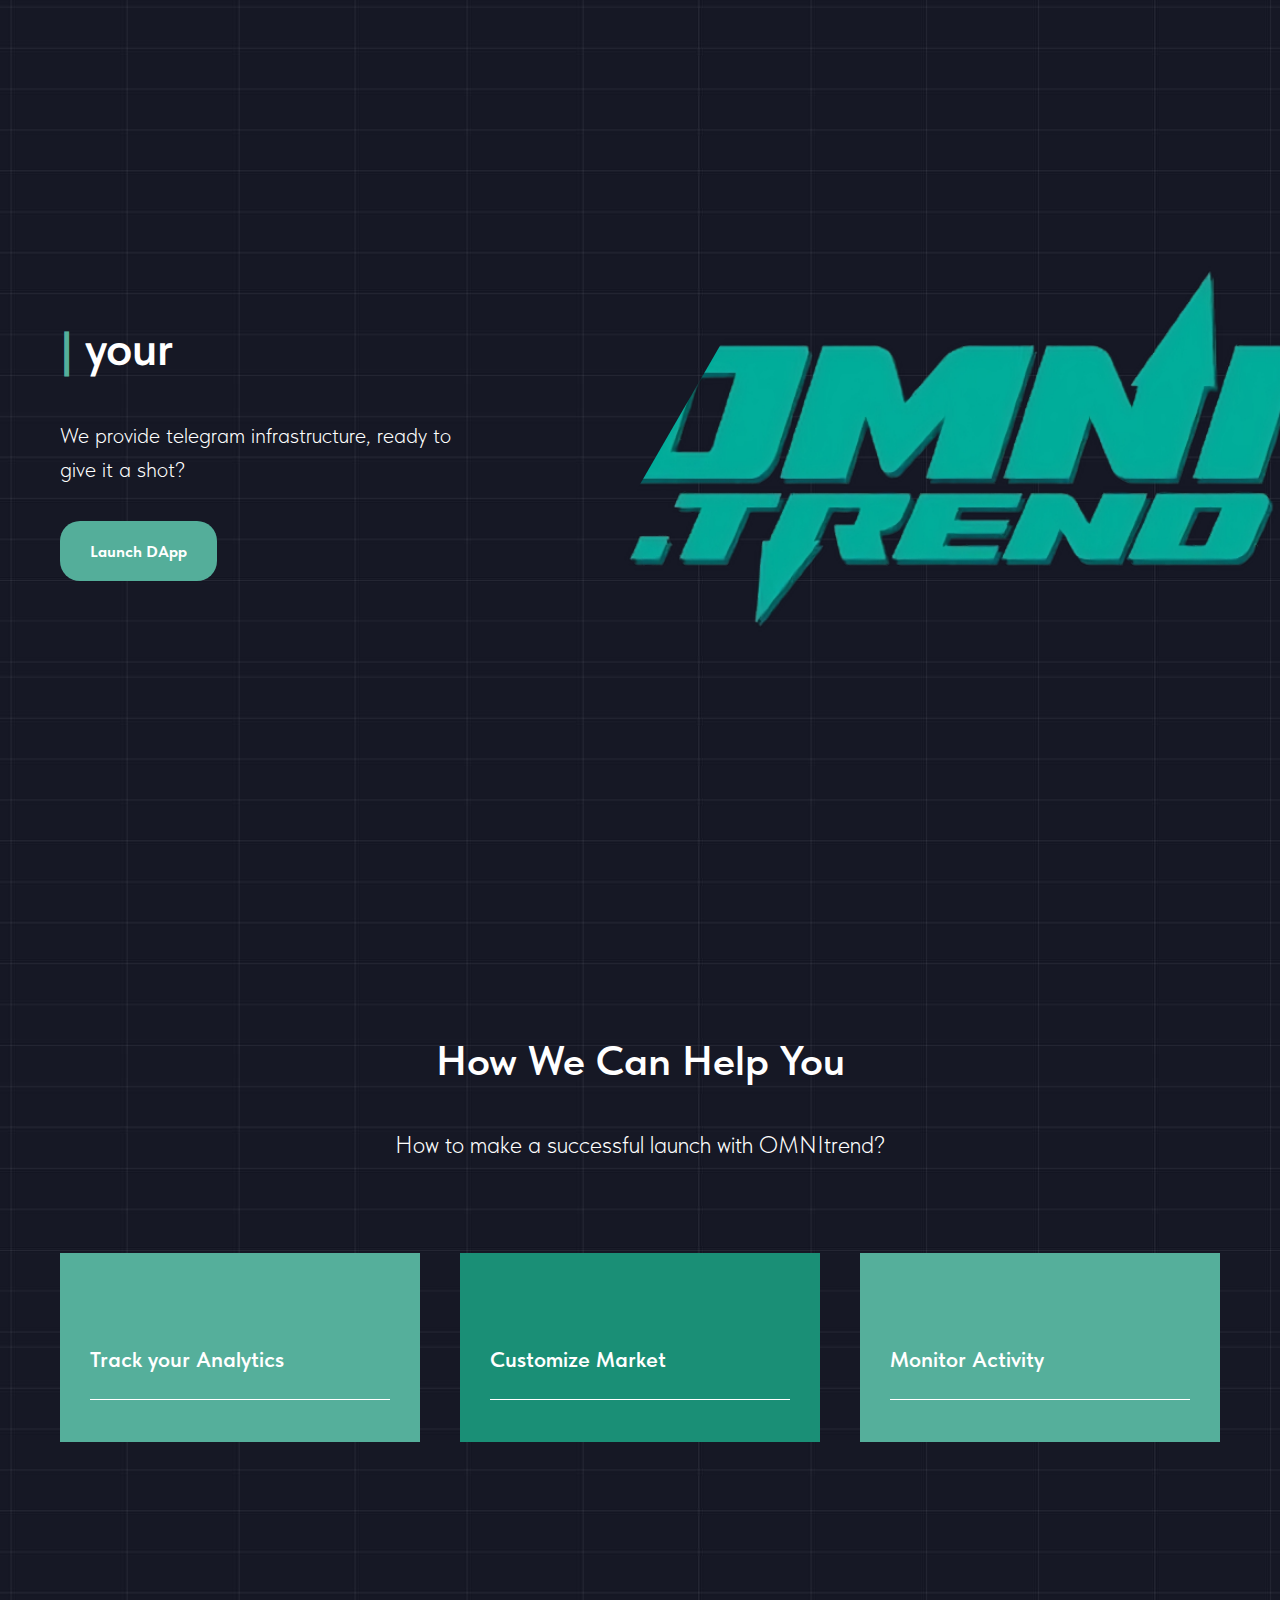
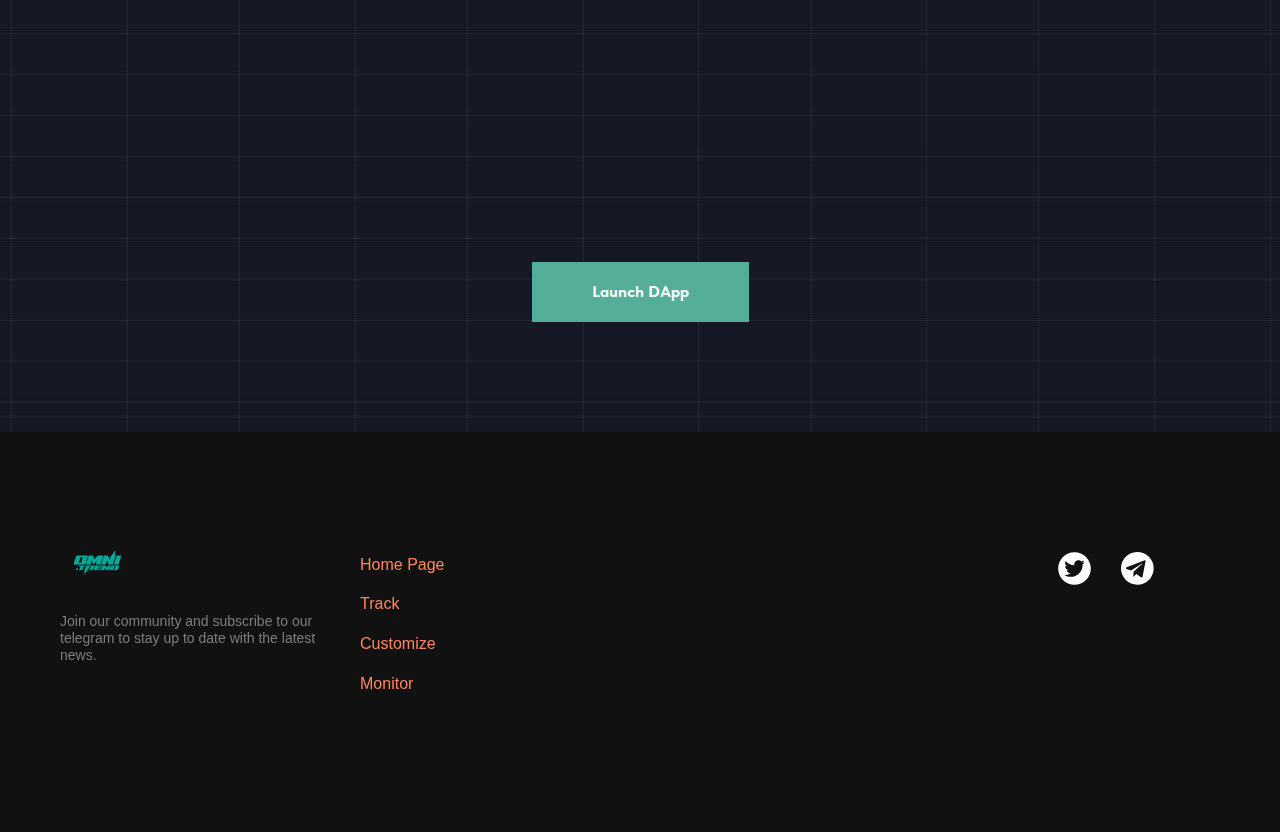
==== commit 7ec171a5: "4th commit" ====
--- a/index.html
+++ b/index.html
@@ -84,7 +84,7 @@
         } else {
           setTimeout(function () {
             t_onFuncLoad(funcName, okFunc, time);
-          }, time || 100);
+          }, time | 100);
         }
       }
       function t396_initialScale(t) {
@@ -299,7 +299,7 @@
                   field="title"
                   style="color: #ffffff"
                 >
-                | With OMNI.TREND
+                | your | With OMNI.TREND
                 </div>
                 <div
                   class="t941__descr t-descr t-descr_sm"
@@ -392,7 +392,7 @@
                       style="color: #ffffff"
                       field="title"
                     >
-                      Secure your investors with the |
+                      <!-- Secure your investors with the | -->
                     </div>
                     <div
                       class="t950__descr t-descr t-descr_md t950__descr_center"
@@ -464,9 +464,9 @@
         <div
           class="t635__textholder"
           data-recid="630203614,630205925"
-          data-text1="Track Your Analytics"
-          data-text2="Customize Your Marketing"
-          data-text3="Monitor Your Activity"
+          data-text1="Track"
+          data-text2="Customize"
+          data-text3="Monitor"
 
         ></div>
         <script>
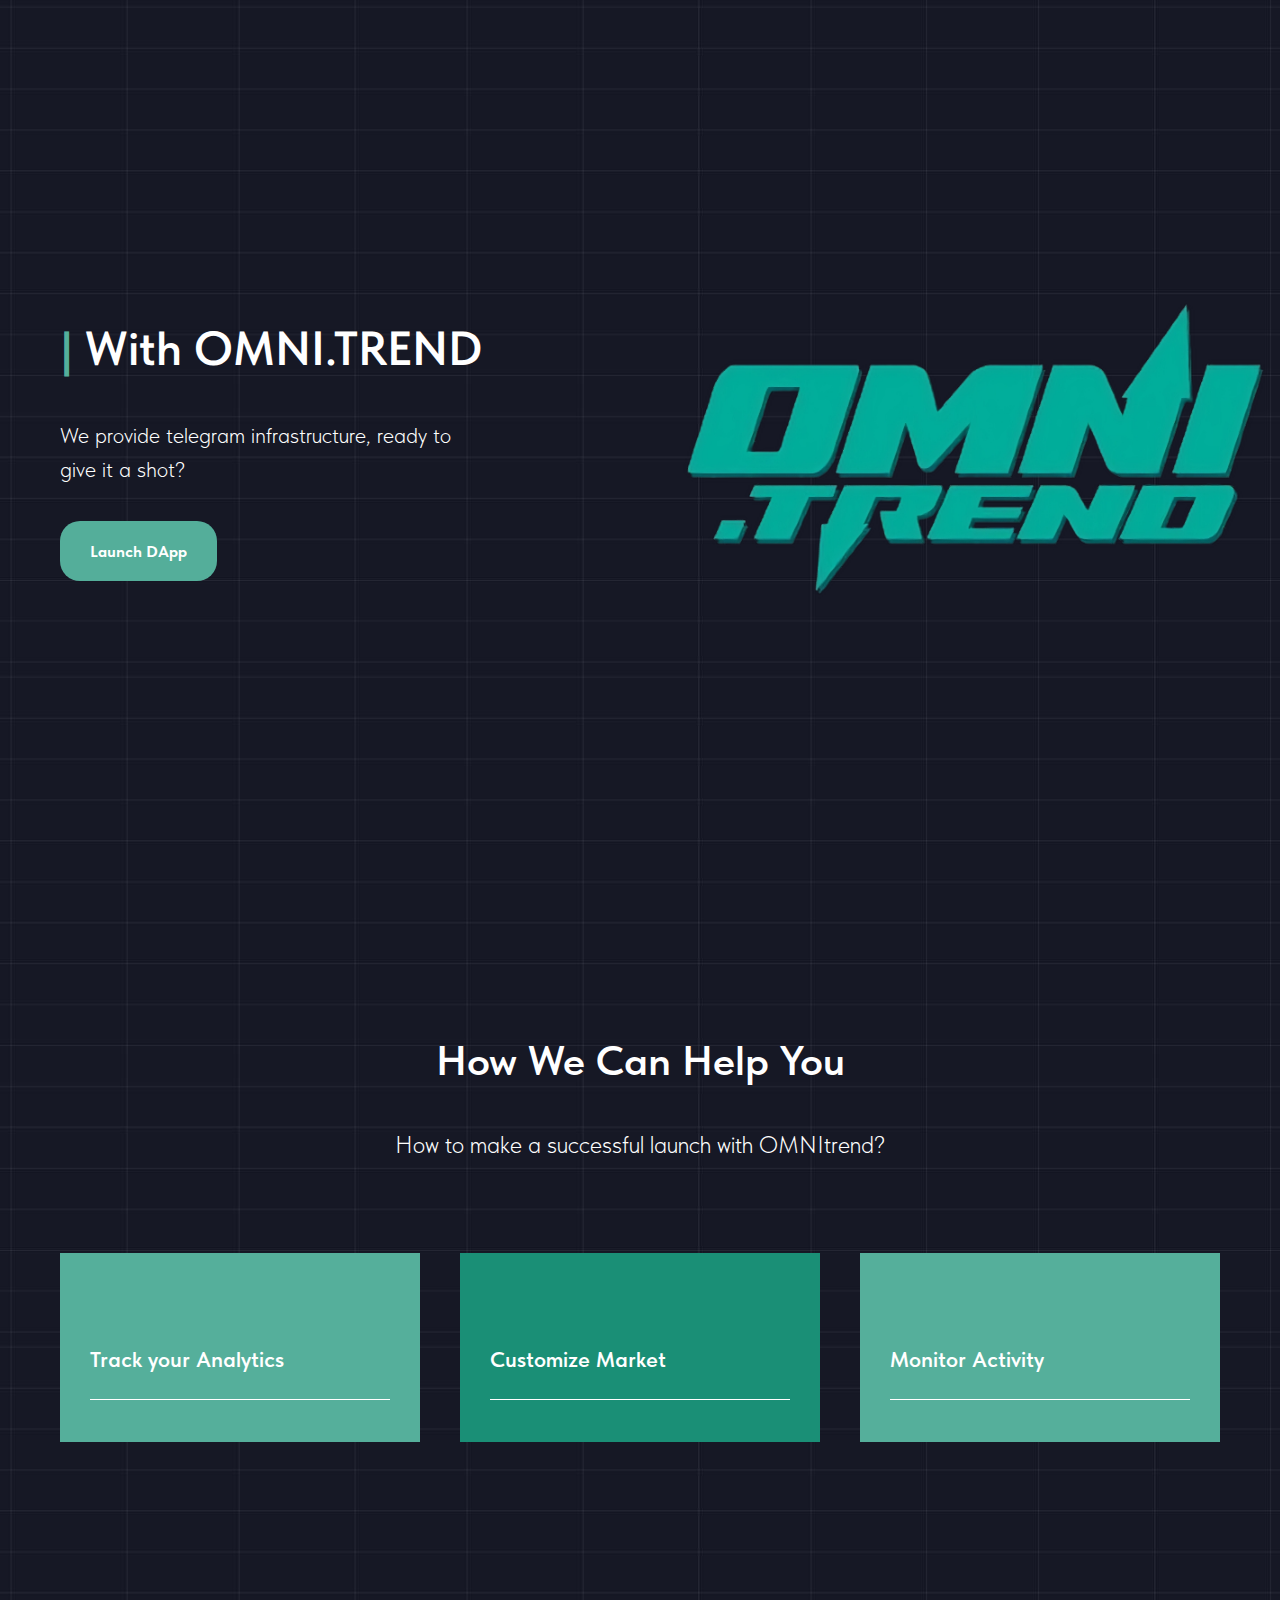
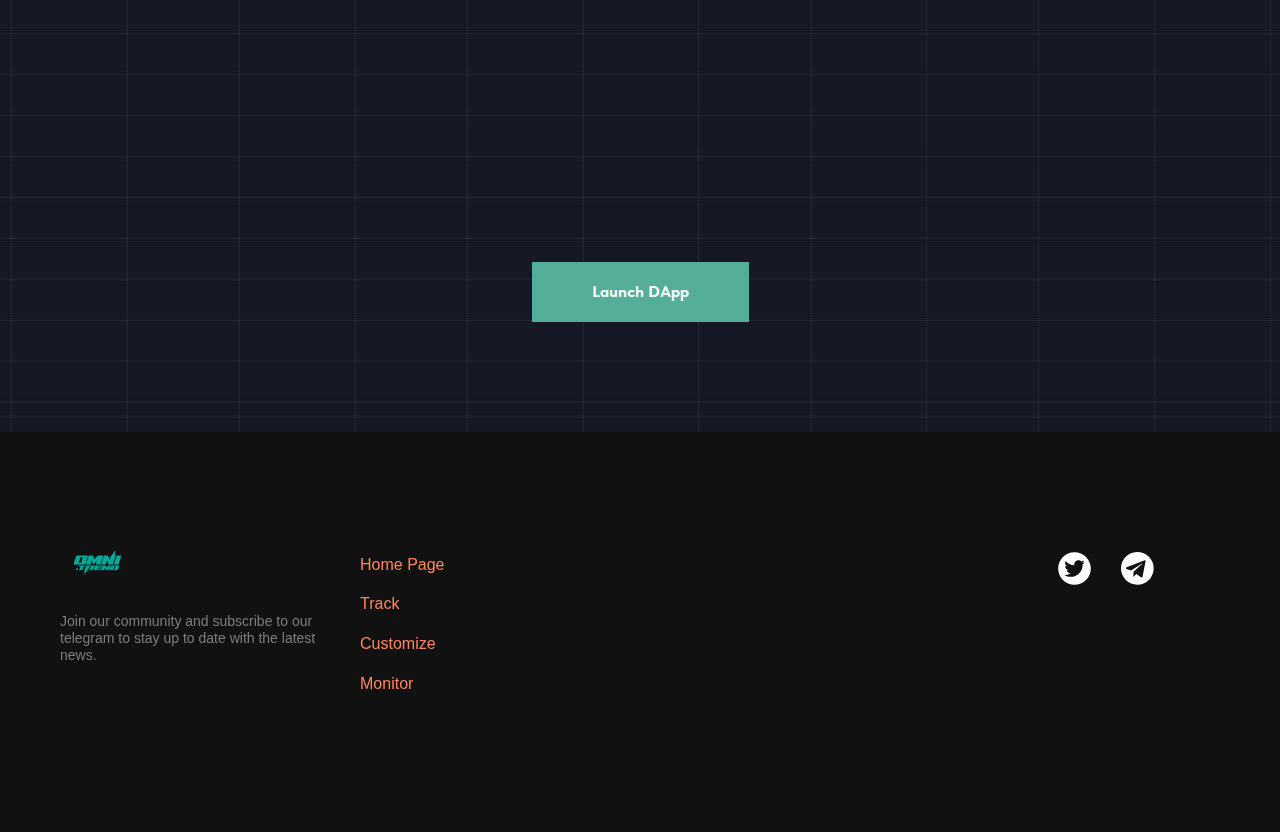
==== commit 9c184e53: "7th commit" ====
--- a/index.html
+++ b/index.html
@@ -299,7 +299,7 @@
                   field="title"
                   style="color: #ffffff"
                 >
-                | your | With OMNI.TREND
+                | With OMNI.TREND
                 </div>
                 <div
                   class="t941__descr t-descr t-descr_sm"
@@ -331,7 +331,7 @@
                 class="t941__cover t-bgimg"
                 data-original=""
                 bgimgfield="img"
-                style="background-image: url('/images/gest.png')"
+                style="background-image: url('/images/gest.png'); width: 120%; left: 20%;"
                 itemscope=""
                 itemtype="http://schema.org/ImageObject"
               >
@@ -392,7 +392,7 @@
                       style="color: #ffffff"
                       field="title"
                     >
-                      <!-- Secure your investors with the | -->
+                      | with OMNI.trends
                     </div>
                     <div
                       class="t950__descr t-descr t-descr_md t950__descr_center"
@@ -400,8 +400,7 @@
                       field="descr"
                     >
                       <div style="font-size: 22px" data-customstyle="yes">
-                        We provide instant liquidity locking and telegram
-                        infrastructure, ready to give it a shot?
+                        We provide telegram infrastructure, ready to give it a shot?
                       </div>
                     </div>
                     <span class="space"></span>
@@ -464,9 +463,9 @@
         <div
           class="t635__textholder"
           data-recid="630203614,630205925"
-          data-text1="Track"
-          data-text2="Customize"
-          data-text3="Monitor"
+          data-text1="Track your Analytics"
+          data-text2="Customize your Marketing"
+          data-text3="Monitor your Activity"
 
         ></div>
         <script>
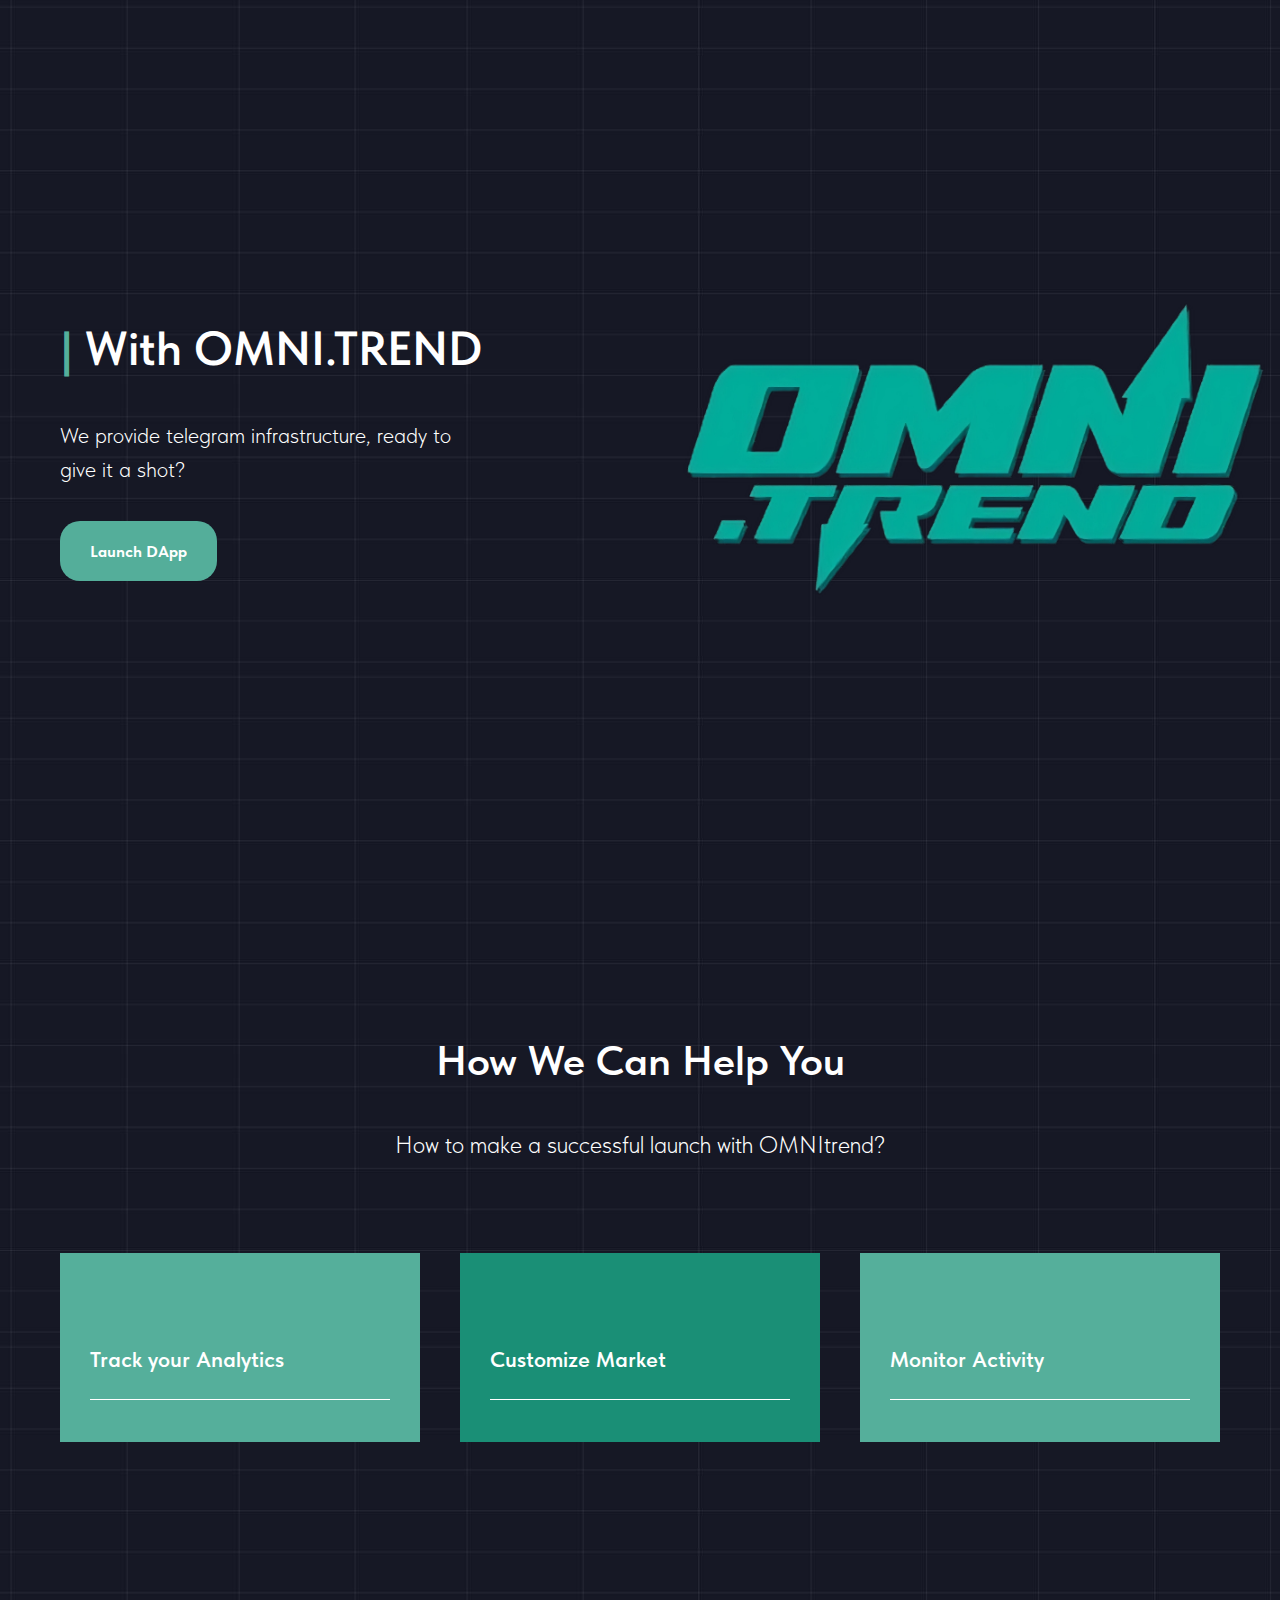
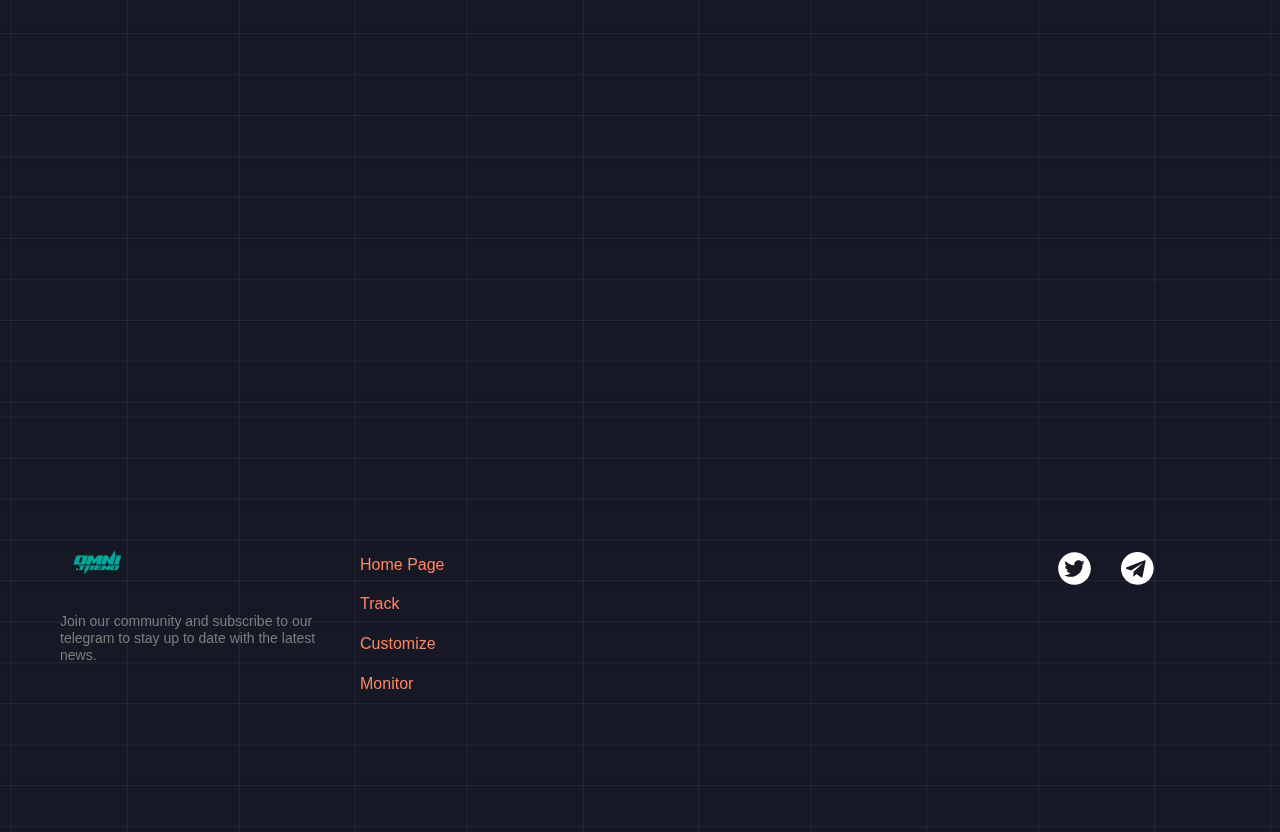
==== commit e870f349: "8th commit" ====
--- a/index.html
+++ b/index.html
@@ -287,7 +287,6 @@
         data-animationappear="off"
         data-record-type="941"
         data-screen-min="640px"
-        data-bg-color="#19191c"
       >
         <!-- t941 -->
         <div class="t941" style="">
@@ -486,7 +485,6 @@
         "
         data-animationappear="off"
         data-record-type="860"
-        data-bg-color="#19191c"
       >
         <!-- t860 -->
         <div class="t860">
@@ -620,7 +618,6 @@
         "
         data-animationappear="off"
         data-record-type="849"
-        data-bg-color="#19191c"
       >
         <!-- t849
         <div class="t849">
@@ -933,10 +930,8 @@
         style="
           padding-top: 0px;
           padding-bottom: 90px;
-          /* background-color: #19191c; */
         "
         data-record-type="208"
-        data-bg-color="#19191c"
       >
         <!-- T142A -->
         <div class="t142A">
@@ -964,7 +959,7 @@
       <div
         id="rec605445576"
         class="r t-rec t-rec_pb_0"
-        style="padding-bottom: 0px; background-color: #111111"
+        style="padding-bottom: 0px; "
         data-animationappear="off"
         data-record-type="396"
         data-bg-color="#111111"
@@ -972,7 +967,6 @@
         <!-- T396 --><style>
           #rec605445576 .t396__artboard {
             height: 400px;
-            background-color: #111111;
           }
           #rec605445576 .t396__filter {
             height: 400px;
--- a/css/tilda-cover-1.0.min.css
+++ b/css/tilda-cover-1.0.min.css
@@ -50,7 +50,6 @@
   background-attachment: fixed;
 }
 .t-cover {
-  background-color: #000;
   overflow: hidden;
 }
 .t-cover.t-cover__transparent {
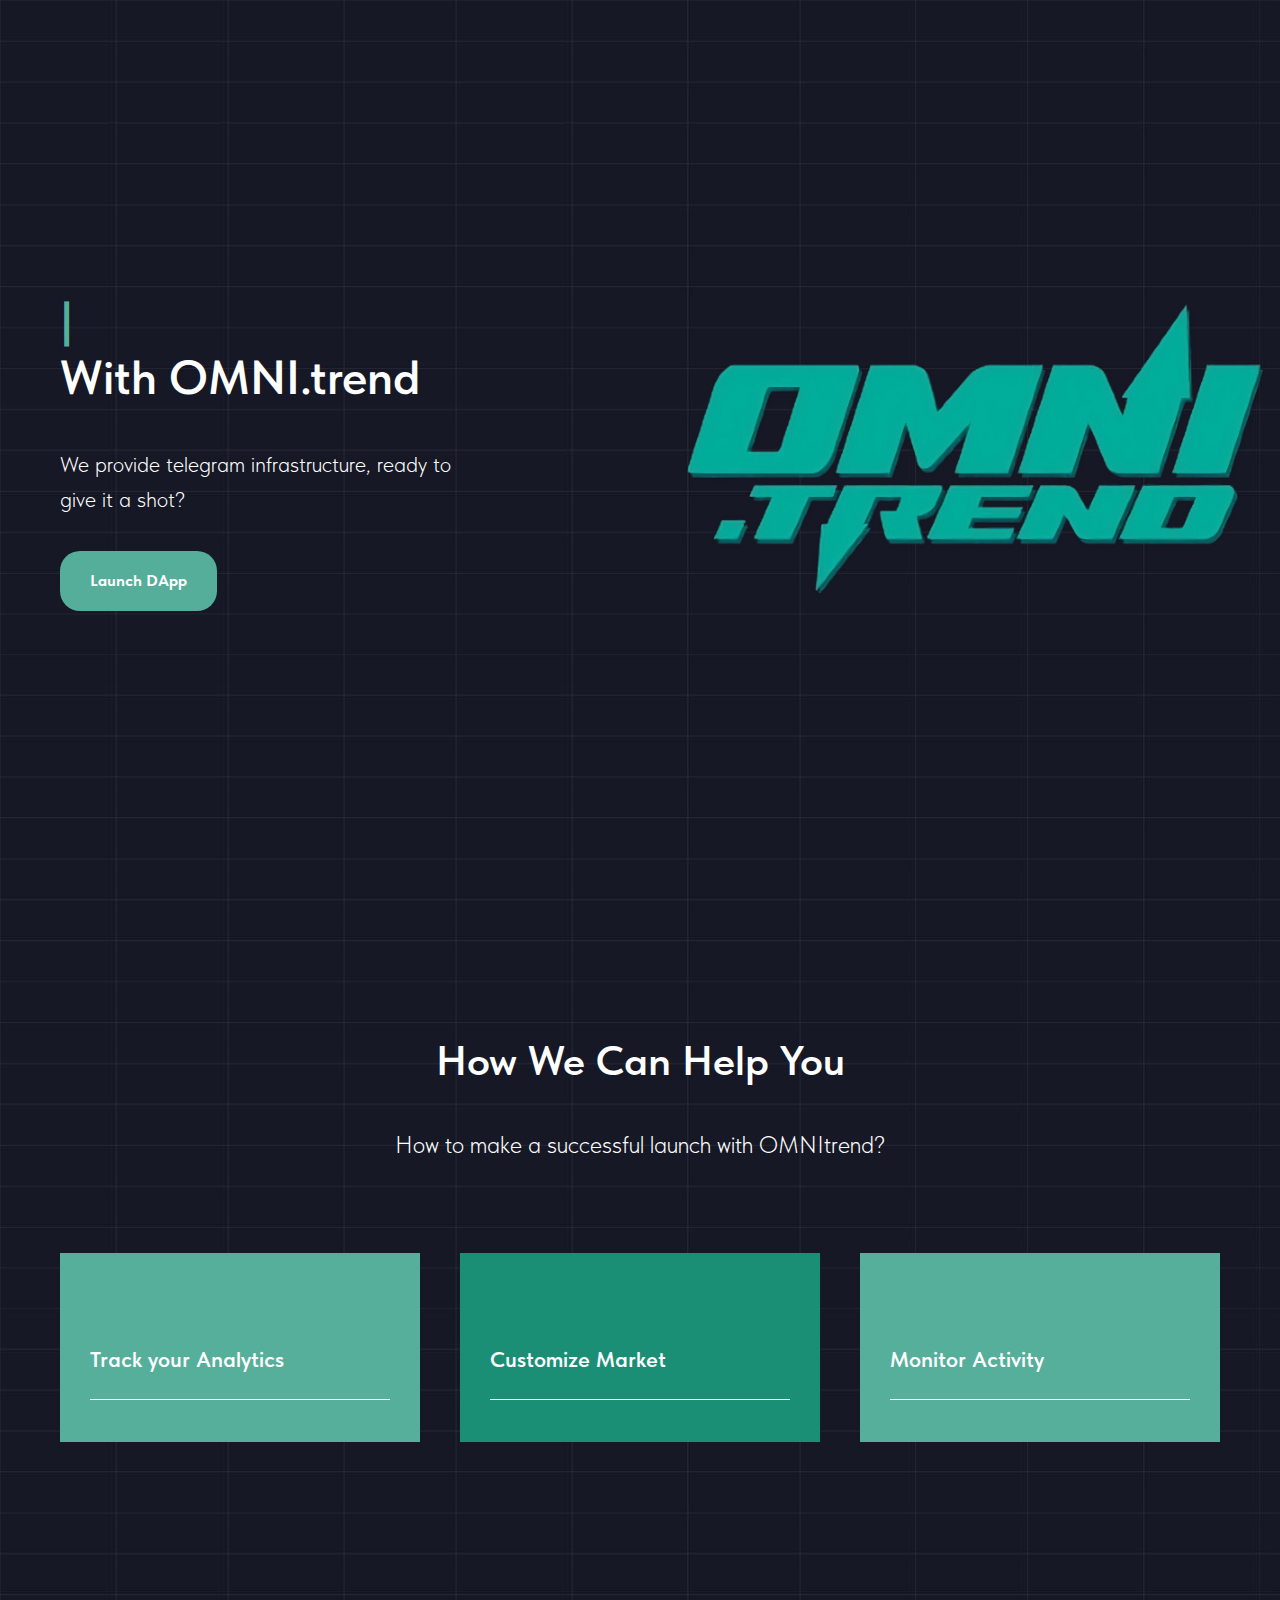
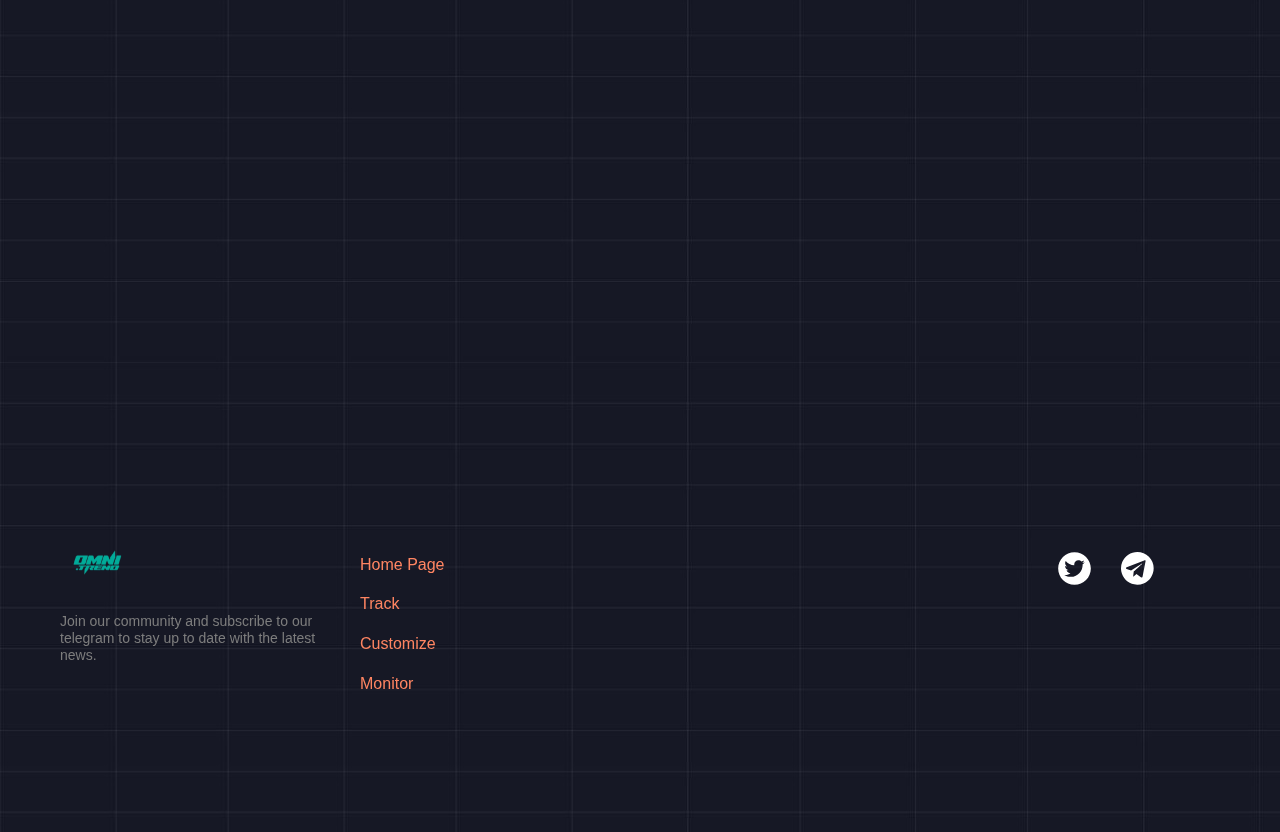
==== commit e1c9837f: "9th commit" ====
--- a/index.html
+++ b/index.html
@@ -298,7 +298,9 @@
                   field="title"
                   style="color: #ffffff"
                 >
-                | With OMNI.TREND
+                | 
+                <br>
+                With OMNI.trend
                 </div>
                 <div
                   class="t941__descr t-descr t-descr_sm"
@@ -391,7 +393,9 @@
                       style="color: #ffffff"
                       field="title"
                     >
-                      | with OMNI.trends
+                      | 
+                      <br>
+                      with OMNI.trend
                     </div>
                     <div
                       class="t950__descr t-descr t-descr_md t950__descr_center"
--- a/css/tilda-blocks-page37470813.min.css
+++ b/css/tilda-blocks-page37470813.min.css
@@ -396,7 +396,6 @@
   bottom: 0;
   left: 30%;
   width: 60%;
-  overflow: hidden;
   transform: skew(-30deg, 0);
   transform-origin: bottom left;
 }
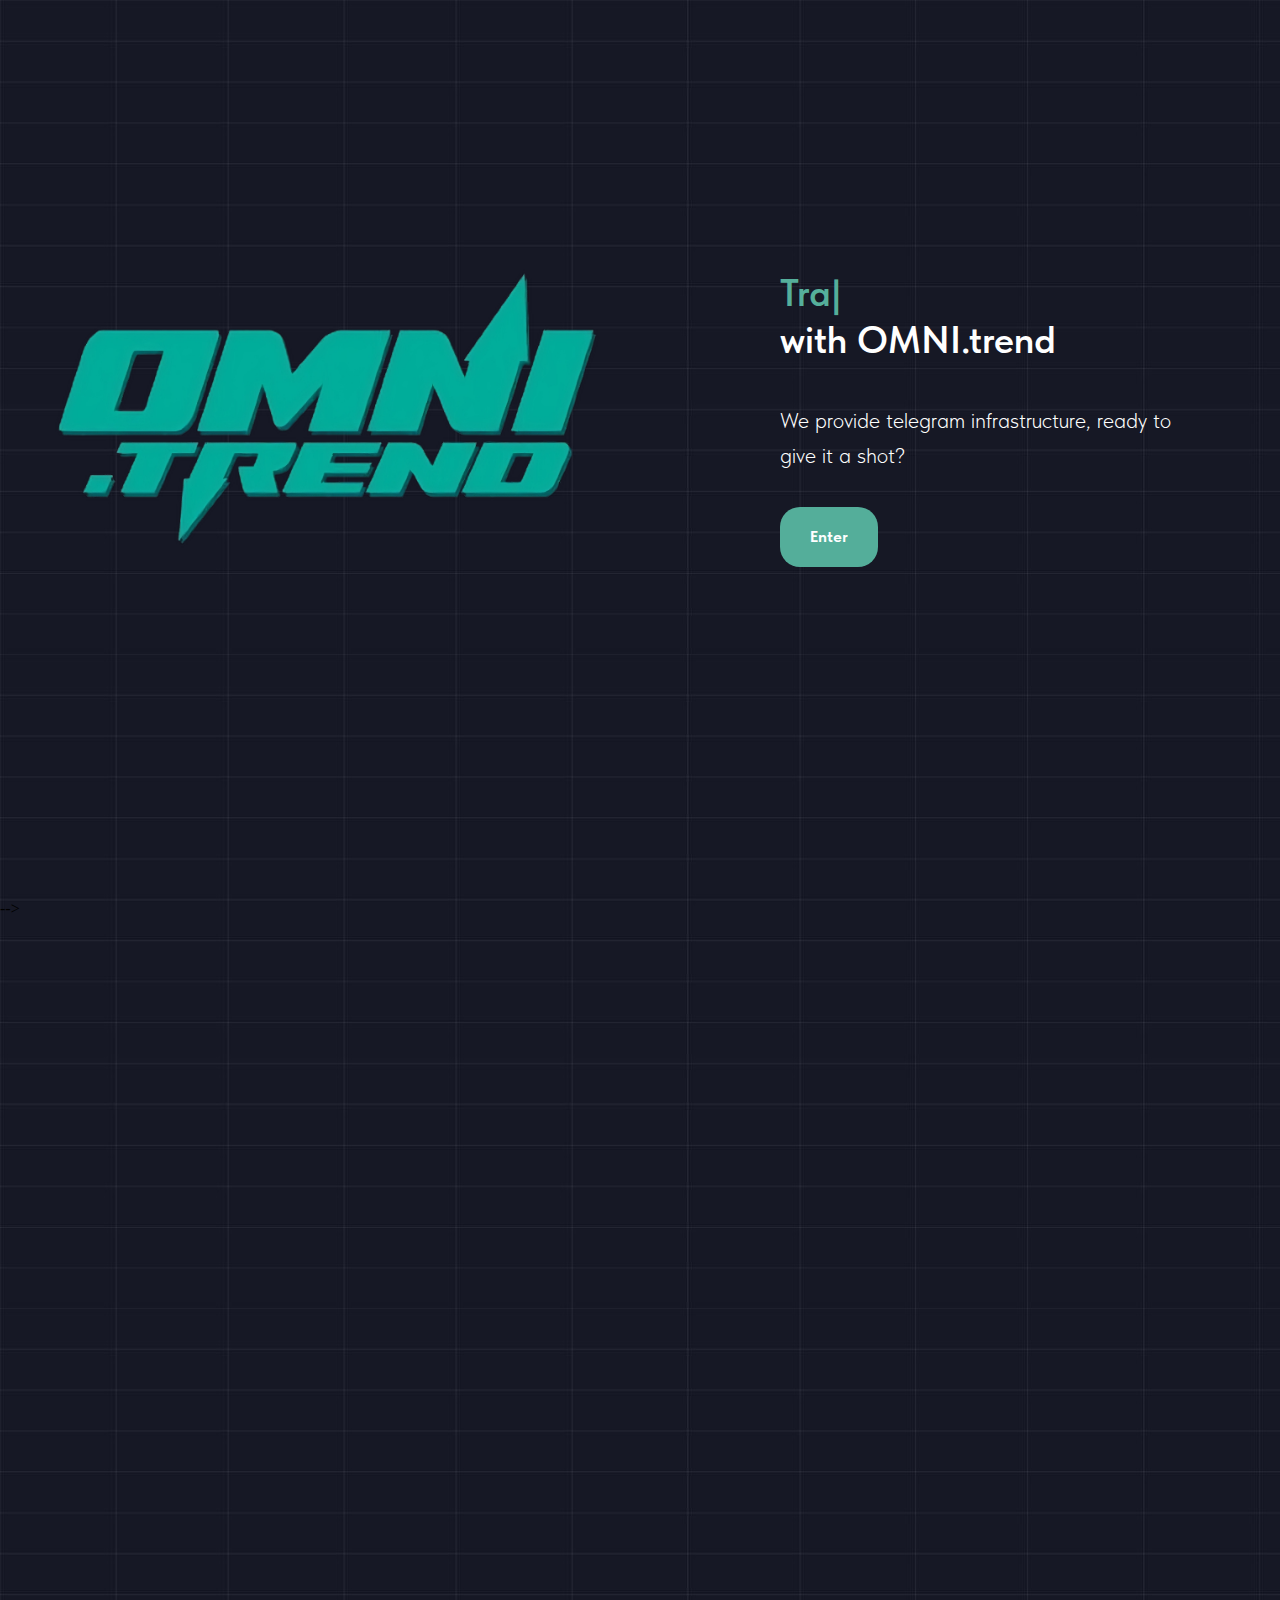
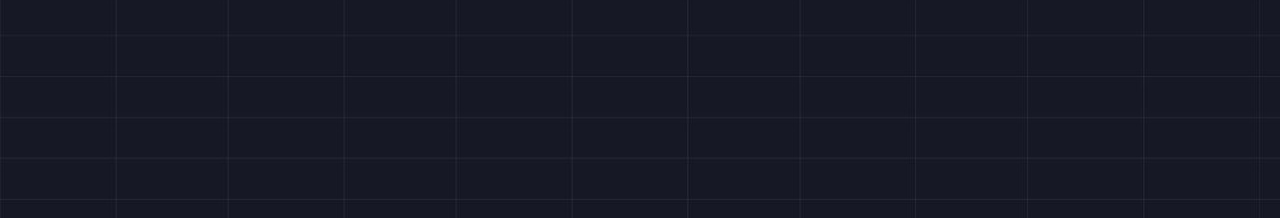
==== commit ce23a8f1: "15th commit" ====
--- a/index.html
+++ b/index.html
@@ -269,7 +269,8 @@
       }
     </style>
   </head>
-  <body class="t-body" style="margin: 0; background-image: url(/images/bg.jpg);">
+  <body class="t-body" style="margin: 0; background-image: url(/images/bg.jpg); height: 100vh; overflow: hidden; cursor: none !important;">
+    <img class="cursor" src="/cursor.png" alt="">
     <!--allrecords-->
     <div
       id="allrecords"
@@ -289,8 +290,27 @@
         data-screen-min="640px"
       >
         <!-- t941 -->
+
+
         <div class="t941" style="">
           <div class="t941__wrapper t-container" style="height: 100vh">
+            
+            <div class="t941__cover-wrap">
+              <div
+                class="t941__cover t-bgimg"
+                data-original=""
+                bgimgfield="img"
+                style="background-image: url('/images/gest.png'); width: 100%; left: -30%; top: 30%; "
+                itemscope=""
+                itemtype="http://schema.org/ImageObject"
+              >
+                <meta
+                  itemprop="image"
+                  content="https://static.tildacdn.com/tild3236-6461-4030-b338-636336303738/hxghgx.png"
+                />
+              </div>
+            </div>
+
             <div class="t941__content t-col">
               <div class="t941__textwrapper">
                 <div
@@ -300,7 +320,7 @@
                 >
                 | 
                 <br>
-                With OMNI.trend
+                with OMNI.trend
                 </div>
                 <div
                   class="t941__descr t-descr t-descr_sm"
@@ -314,7 +334,7 @@
               </div>
               <div class="t941__buttonwrapper t-btnwrapper">
                 <a
-                  href="#"
+                  href="pagecont.html"
                   class="t941__btn t-btn t-btn_md"
                   style="
                     color: #ffffff;
@@ -323,23 +343,8 @@
                     -moz-border-radius: 20px;
                     -webkit-border-radius: 20px;
                   "
-                  ><span class="t941__btn-title">Launch DApp</span></a
+                  ><span class="t941__btn-title">Enter</span></a
                 >
-              </div>
-            </div>
-            <div class="t941__cover-wrap">
-              <div
-                class="t941__cover t-bgimg"
-                data-original=""
-                bgimgfield="img"
-                style="background-image: url('/images/gest.png'); width: 120%; left: 20%;"
-                itemscope=""
-                itemtype="http://schema.org/ImageObject"
-              >
-                <meta
-                  itemprop="image"
-                  content="https://static.tildacdn.com/tild3236-6461-4030-b338-636336303738/hxghgx.png"
-                />
               </div>
             </div>
           </div>
@@ -384,10 +389,12 @@
             <div class="t-col t-col_12">
               <div
                 class="t-cover__wrapper t-valign_middle"
-                style="height: 100vh"
               >
                 <div class="t950 t-align_center">
                   <div class="t950__wrapper" data-hook-content="covercontent">
+                    <div class="testimg">
+                      <img src="/images/gest2.png" alt="">
+                    </div>
                     <div
                       class="t950__title t-title t-title_lg"
                       style="color: #ffffff"
@@ -411,7 +418,7 @@
                       class="t950__button-wrapper t950__button-wrapper_center t-btnwrapper"
                     >
                       <a
-                        href="#"
+                        href="pagecont.html"
                         class="t950__button t-btn t-btn_md"
                         style="
                           color: #ffffff;
@@ -420,7 +427,7 @@
                           -moz-border-radius: 30px;
                           -webkit-border-radius: 30px;
                         "
-                        >Launch DApp</a
+                        >Enter</a
                       >
                     </div>
                   </div>
@@ -429,7 +436,7 @@
             </div>
           </div>
           <!-- cover footer --><!-- arrow -->
-          <div class="t-cover__arrow">
+          <!-- <div class="t-cover__arrow">
             <div class="t-cover__arrow-wrapper t-cover__arrow-wrapper_animated">
               <div class="t-cover__arrow_mobile">
                 <svg
@@ -442,15 +449,15 @@
                   height="18.592px"
                   viewBox="0 0 38.417 18.592"
                 >
-                  <g>
+                  <!-- <g>
                     <path
                       d="M19.208,18.592c-0.241,0-0.483-0.087-0.673-0.261L0.327,1.74c-0.408-0.372-0.438-1.004-0.066-1.413c0.372-0.409,1.004-0.439,1.413-0.066L19.208,16.24L36.743,0.261c0.411-0.372,1.042-0.342,1.413,0.066c0.372,0.408,0.343,1.041-0.065,1.413L19.881,18.332C19.691,18.505,19.449,18.592,19.208,18.592z"
                     ></path>
-                  </g>
+                  </g> -->
                 </svg>
               </div>
             </div>
-          </div>
+          </div> -->
           <!-- arrow -->
         </div>
         <!-- end cover footer -->
@@ -479,497 +486,9 @@
           });
         </script>
       </div>
-      <div
-        id="rec630198793"
-        class="r t-rec t-rec_pt_135 t-rec_pb_165"
-        style="
-          padding-top: 135px;
-          padding-bottom: 165px;
-          /* background-color: #ffffff; */
-        "
-        data-animationappear="off"
-        data-record-type="860"
-      >
-        <!-- t860 -->
-        <div class="t860">
-          <div class="t-section__container t-container">
-            <div class="t-col t-col_12">
-              <div class="t-section__topwrapper t-align_center">
-                <div class="t-section__title t-title t-title_xs" field="btitle">
-                  <span style="color: rgb(255, 255, 255)"
-                    >How We Can Help You</span
-                  >
-                </div>
-                <div
-                  class="t-section__descr t-descr t-descr_xl t-margin_auto"
-                  field="bdescr"
-                >
-                  <span style="color: rgb(255, 255, 255)"
-                    >How to make a successful launch with OMNItrend?</span
-                  >
-                </div>
-              </div>
-            </div>
-          </div>
-          <div
-            class="t860__container t-card__container t-container"
-            data-columns-in-row="3"
-          >
-            <div
-              class="t860__col t-card__col t-card__col_withoutbtn t-col t-col_4 t-align_left"
-            >
-              <div class="t860__inner-col" style="background-color: #55AF9B">
-                <div class="t860__wrap">
-                  <div class="t860__block t860__block_hover">
-                    <div class="t860__show">
-                      <div
-                        class="t-card__title t-name t-name_lg"
-                        field="li_title__1533134730818"
-                        style="color: #ffffff"
-                      >
-                        Track your Analytics
-                      </div>
-                      <div class="t860__line"></div>
-                    </div>
-                    <div class="t860__hide">
-                      <div
-                        class="t-card__descr t-descr t-descr_sm"
-                        field="li_descr__1533134730818"
-                        style="color: #ffffff"
-                      >
-                        Comming Soon...
-                      </div>
-                    </div>
-                  </div>
-                </div>
-              </div>
-            </div>
-            <div
-              class="t860__col t-card__col t-card__col_withoutbtn t-col t-col_4 t-align_left"
-            >
-              <div class="t860__inner-col" style="background-color: #1a8f76">
-                <div class="t860__wrap">
-                  <div class="t860__block t860__block_hover">
-                    <div class="t860__show">
-                      <div
-                        class="t-card__title t-name t-name_lg"
-                        field="li_title__1533134743896"
-                        style="color: #ffffff"
-                      >
-                        Customize Market
-                      </div>
-                      <div class="t860__line"></div>
-                    </div>
-                    <div class="t860__hide">
-                      <div
-                        class="t-card__descr t-descr t-descr_sm"
-                        field="li_descr__1533134743896"
-                        style="color: #ffffff"
-                      >
-                        Comming Soon...
-                      </div>
-                    </div>
-                  </div>
-                </div>
-              </div>
-            </div>
-            <div
-              class="t860__col t-card__col t-card__col_withoutbtn t-col t-col_4 t-align_left"
-            >
-              <div class="t860__inner-col" style="background-color: #55AF9B">
-                <div class="t860__wrap">
-                  <div class="t860__block t860__block_hover">
-                    <div class="t860__show">
-                      <div
-                        class="t-card__title t-name t-name_lg"
-                        field="li_title__1533134755334"
-                        style="color: #ffffff"
-                      >
-                        Monitor Activity
-                      </div>
-                      <div class="t860__line"></div>
-                    </div>
-                    <div class="t860__hide">
-                      <div
-                        class="t-card__descr t-descr t-descr_sm"
-                        field="li_descr__1533134755334"
-                        style="color: #ffffff"
-                      >
-                        Comming Soon...
-                      </div>
-                    </div>
-                  </div>
-                </div>
-              </div>
-            </div>
-          </div>
-        </div>
-        <script type="text/javascript">
-          t_onReady(function () {
-            t_onFuncLoad("t860_init", function () {
-              t860_init("630198793");
-            });
-          });
-        </script>
-      </div>
-      <div
-        id="rec630200350"
-        class="r t-rec t-rec_pt_135 t-rec_pb_120"
-        style="
-          padding-top: 135px;
-          padding-bottom: 120px;
-          /* background-color: #ffffff; */
-        "
-        data-animationappear="off"
-        data-record-type="849"
-      >
-        <!-- t849
-        <div class="t849">
-          <div class="t-section__container t-container">
-            <div class="t-col t-col_12">
-              <div class="t-section__topwrapper t-align_center">
-                <div class="t-section__title t-title t-title_xs" field="btitle">
-                  <span style="color: rgb(255, 255, 255)"
-                    >Frequent questions</span
-                  >
-                </div>
-                <div
-                  class="t-section__descr t-descr t-descr_xl t-margin_auto"
-                  field="bdescr"
-                >
-                  <span style="color: rgb(255, 255, 255)"
-                    >Make sure you know everything</span
-                  >
-                </div>
-              </div>
-            </div>
-          </div>
-          <div class="t-container">
-            <div class="t-col t-col_8 t-prefix_2">
-              <div class="t849__accordion" data-accordion="false">
-                <div class="t849__wrapper">
-                  <div
-                    class="t849__header"
-                    style="border-top: 1px solid #ffffff"
-                  >
-                    <button
-                      type="button"
-                      class="t849__trigger-button"
-                      aria-controls="accordion1_630200350"
-                      aria-expanded="false"
-                    >
-                      <span
-                        class="t849__title t-name t-name_xl"
-                        field="li_title__1531218331971"
-                        style="color: #ffffff"
-                        >What are FlashLocks and FlashBurns?</span
-                      ><svg
-                        class="t849__icon"
-                        role="presentation"
-                        focusable="false"
-                        viewBox="0 0 40 40"
-                        xmlns="http://www.w3.org/2000/svg"
-                      >
-                        <circle
-                          cx="20"
-                          cy="20"
-                          r="20"
-                          stroke-width="0"
-                        ></circle>
-                        <g class="t849__lines" stroke-width="2px" fill="none">
-                          <path d="M9 20H31"></path>
-                          <path d="M20 9V31"></path>
-                        </g>
-                      </svg>
-                    </button>
-                  </div>
-                  <div
-                    class="t849__content"
-                    id="accordion1_630200350"
-                    hidden=""
-                  >
-                    <div class="t849__textwrapper">
-                      <div
-                        class="t849__text t-descr t-descr_sm"
-                        field="li_descr__1531218331971"
-                        style="color: #ffffff"
-                      >
-                        <ul>
-                          <li>
-                            FlashLock - a way to launch a token where the
-                            developer adds liquidity via Deluge.Cash, instantly
-                            locking it in the same transaction with Add
-                            Liquidity.
-                          </li>
-                          <li>
-                            FlashBurn - a way to launch a token when the
-                            developer adds liquidity via Deluge.Cash, instantly
-                            burning in the same transaction with Add Liquidity.
-                          </li>
-                          <li>
-                            Thus, the token becomes available for trading
-                            immediately with security from liquidity withdrawal!
-                          </li>
-                        </ul>
-                      </div>
-                    </div>
-                  </div>
-                </div>
-              </div>
-            </div>
-            <div class="t-col t-col_8 t-prefix_2">
-              <div class="t849__accordion" data-accordion="false">
-                <div class="t849__wrapper">
-                  <div
-                    class="t849__header"
-                    style="border-top: 1px solid #ffffff"
-                  >
-                    <button
-                      type="button"
-                      class="t849__trigger-button"
-                      aria-controls="accordion2_630200350"
-                      aria-expanded="false"
-                    >
-                      <span
-                        class="t849__title t-name t-name_xl"
-                        field="li_title__1531218700960"
-                        style="color: #ffffff"
-                        >How are we better than others/what benefits do we
-                        bring?</span
-                      ><svg
-                        class="t849__icon"
-                        role="presentation"
-                        focusable="false"
-                        viewBox="0 0 40 40"
-                        xmlns="http://www.w3.org/2000/svg"
-                      >
-                        <circle
-                          cx="20"
-                          cy="20"
-                          r="20"
-                          stroke-width="0"
-                        ></circle>
-                        <g class="t849__lines" stroke-width="2px" fill="none">
-                          <path d="M9 20H31"></path>
-                          <path d="M20 9V31"></path>
-                        </g>
-                      </svg>
-                    </button>
-                  </div>
-                  <div
-                    class="t849__content"
-                    id="accordion2_630200350"
-                    hidden=""
-                  >
-                    <div class="t849__textwrapper">
-                      <div
-                        class="t849__text t-descr t-descr_sm"
-                        field="li_descr__1531218700960"
-                        style="color: #ffffff"
-                      >
-                        <ul>
-                          <li>
-                            We are bringing new features to the world of
-                            cryptocurrency and unifying infrastructure, having
-                            already made a breakthrough with the idea of
-                            FlashLocks and FlashBurns, stay tuned for updates on
-                            new features!
-                          </li>
-                        </ul>
-                      </div>
-                    </div>
-                  </div>
-                </div>
-              </div>
-            </div>
-            <div class="t-col t-col_8 t-prefix_2">
-              <div class="t849__accordion" data-accordion="false">
-                <div class="t849__wrapper">
-                  <div
-                    class="t849__header"
-                    style="border-top: 1px solid #ffffff"
-                  >
-                    <button
-                      type="button"
-                      class="t849__trigger-button"
-                      aria-controls="accordion3_630200350"
-                      aria-expanded="false"
-                    >
-                      <span
-                        class="t849__title t-name t-name_xl"
-                        field="li_title__1531218535874"
-                        style="color: #ffffff"
-                        >When launch?</span
-                      ><svg
-                        class="t849__icon"
-                        role="presentation"
-                        focusable="false"
-                        viewBox="0 0 40 40"
-                        xmlns="http://www.w3.org/2000/svg"
-                      >
-                        <circle
-                          cx="20"
-                          cy="20"
-                          r="20"
-                          stroke-width="0"
-                        ></circle>
-                        <g class="t849__lines" stroke-width="2px" fill="none">
-                          <path d="M9 20H31"></path>
-                          <path d="M20 9V31"></path>
-                        </g>
-                      </svg>
-                    </button>
-                  </div>
-                  <div
-                    class="t849__content"
-                    id="accordion3_630200350"
-                    hidden=""
-                  >
-                    <div class="t849__textwrapper">
-                      <div
-                        class="t849__text t-descr t-descr_sm"
-                        field="li_descr__1531218535874"
-                        style="color: #ffffff"
-                      >
-                        <ul>
-                          <li>We've already launched!</li>
-                        </ul>
-                      </div>
-                    </div>
-                  </div>
-                </div>
-              </div>
-            </div>
-            <div class="t-col t-col_8 t-prefix_2">
-              <div class="t849__accordion" data-accordion="false">
-                <div class="t849__wrapper">
-                  <div
-                    class="t849__header"
-                    style="border-top: 1px solid #ffffff"
-                  >
-                    <button
-                      type="button"
-                      class="t849__trigger-button"
-                      aria-controls="accordion4_630200350"
-                      aria-expanded="false"
-                    >
-                      <span
-                        class="t849__title t-name t-name_xl"
-                        field="li_title__1531218625139"
-                        style="color: #ffffff"
-                        >When token?</span
-                      ><svg
-                        class="t849__icon"
-                        role="presentation"
-                        focusable="false"
-                        viewBox="0 0 40 40"
-                        xmlns="http://www.w3.org/2000/svg"
-                      >
-                        <circle
-                          cx="20"
-                          cy="20"
-                          r="20"
-                          stroke-width="0"
-                        ></circle>
-                        <g class="t849__lines" stroke-width="2px" fill="none">
-                          <path d="M9 20H31"></path>
-                          <path d="M20 9V31"></path>
-                        </g>
-                      </svg>
-                    </button>
-                  </div>
-                  <div
-                    class="t849__content"
-                    id="accordion4_630200350"
-                    hidden=""
-                  >
-                    <div class="t849__textwrapper">
-                      <div
-                        class="t849__text t-descr t-descr_sm"
-                        field="li_descr__1531218625139"
-                        style="color: #ffffff"
-                      >
-                        <ul>
-                          <li>Keep an eye out for updates on Twitter!</li>
-                        </ul>
-                      </div>
-                    </div>
-                  </div>
-                </div>
-              </div>
-              <div
-                class="t849__border"
-                style="height: 1px; background-color: #ffffff"
-              ></div>
-            </div>
-          </div>
-        </div> -->
-        <style>
-          #rec630200350 .t849__icon {
-            fill: #383942;
-            stroke: #ffffff;
-          }
-          @media (hover: hover) {
-            #rec630200350 .t849__trigger-button:hover .t849__icon {
-              fill: #55AF9B;
-              stroke: #ffffff;
-            }
-          }
-          #rec630200350 .t849__trigger-button:focus-visible .t849__icon {
-            fill: #55AF9B;
-            stroke: #ffffff;
-          }
-        </style>
-        <script type="text/javascript">
-          t_onReady(function () {
-            t_onFuncLoad("t849_init", function () {
-              t849_init("630200350");
-            });
-          });
-        </script>
-      </div>
-      <div
-        id="rec630205634"
-        class="r t-rec t-rec_pt_0 t-rec_pb_90"
-        style="
-          padding-top: 0px;
-          padding-bottom: 90px;
-        "
-        data-record-type="208"
-      >
-        <!-- T142A -->
-        <div class="t142A">
-          <div class="t-container_100">
-            <div class="t142A__wrapone">
-              <div class="t142A__wraptwo">
-                <a
-                  class="t142A__btn t-btn t-btn_md"
-                  href="#"
-                  style="color: #ffffff; background-color: #54AE9A"
-                  ><span>Launch DApp</span></a
-                >
-                <!-- <a
-                  class="t142A__btn t-btn t-btn_md"
-                  href="https://docs.deluge.cash"
-                  target="_blank"
-                  style="color: #ffffff; border: 3px solid #ffffff"
-                  ><span>Read Docs</span></a
-                > -->
-              </div>
-            </div>
-          </div>
-        </div>
-      </div>
-      <div
-        id="rec605445576"
-        class="r t-rec t-rec_pb_0"
-        style="padding-bottom: 0px; "
-        data-animationappear="off"
-        data-record-type="396"
-        data-bg-color="#111111"
-      >
+      
         <!-- T396 --><style>
-          #rec605445576 .t396__artboard {
+          /* #rec605445576 .t396__artboard {
             height: 400px;
           }
           #rec605445576 .t396__filter {
@@ -981,7 +500,7 @@
             background-attachment: scroll;
             background-size: cover;
             background-repeat: no-repeat;
-          }
+          } */
           @media screen and (max-width: 1199px) {
             #rec605445576 .t396__artboard {
             }
@@ -2315,361 +1834,7 @@
                 >
               </div> -->
             </div>
-            <div
-              class="t396__elem tn-elem tn-elem__6054455761648032800735"
-              data-elem-id="1648032800735"
-              data-elem-type="text"
-              data-field-top-value="199"
-              data-field-left-value="672"
-              data-field-width-value="160"
-              data-field-axisy-value="top"
-              data-field-axisx-value="left"
-              data-field-container-value="grid"
-              data-field-topunits-value="px"
-              data-field-leftunits-value="px"
-              data-field-heightunits-value=""
-              data-field-widthunits-value="px"
-              data-field-top-res-320-value="459"
-              data-field-left-res-320-value="23"
-              data-field-width-res-320-value="272"
-              data-field-top-res-480-value="459"
-              data-field-left-res-480-value="24"
-              data-field-width-res-480-value="216"
-              data-field-top-res-640-value="459"
-              data-field-left-res-640-value="24"
-              data-field-width-res-640-value="296"
-              data-field-top-res-960-value="186"
-              data-field-left-res-960-value="536"
-              data-field-width-res-960-value="118"
-            >
-              <!-- <div class="tn-atom" field="tn_text_1648032800735">
-                <a
-                  href="/cdn-cgi/l/email-protection#295a5c5959465b5d694d4c455c4e4c074a485a41"
-                  target="_blank"
-                  rel="noreferrer noopener"
-                  >Contact email</a
-                >
-              </div> -->
-            </div>
-            <div
-              class="t396__elem tn-elem tn-elem__6054455761648032801436"
-              data-elem-id="1648032801436"
-              data-elem-type="text"
-              data-field-top-value="239"
-              data-field-left-value="672"
-              data-field-width-value="160"
-              data-field-axisy-value="top"
-              data-field-axisx-value="left"
-              data-field-container-value="grid"
-              data-field-topunits-value="px"
-              data-field-leftunits-value="px"
-              data-field-heightunits-value=""
-              data-field-widthunits-value="px"
-              data-field-top-res-320-value="486"
-              data-field-left-res-320-value="23"
-              data-field-width-res-320-value="272"
-              data-field-top-res-480-value="486"
-              data-field-left-res-480-value="24"
-              data-field-width-res-480-value="216"
-              data-field-top-res-640-value="486"
-              data-field-left-res-640-value="24"
-              data-field-width-res-640-value="296"
-              data-field-top-res-960-value="219"
-              data-field-left-res-960-value="536"
-              data-field-width-res-960-value="118"
-            >
-              <!-- <div class="tn-atom" field="tn_text_1648032801436">
-                <a
-                  href="https://t.me/krabsdeluge"
-                  target="_blank"
-                  rel="noreferrer noopener"
-                  >Contact telegram</a
-                >
-              </div> -->
-            </div>
-            <div
-              class="t396__elem tn-elem tn-elem__6054455761648032619583"
-              data-elem-id="1648032619583"
-              data-elem-type="text"
-              data-field-top-value="120"
-              data-field-left-value="848"
-              data-field-width-value="160"
-              data-field-axisy-value="top"
-              data-field-axisx-value="left"
-              data-field-container-value="grid"
-              data-field-topunits-value="px"
-              data-field-leftunits-value="px"
-              data-field-heightunits-value=""
-              data-field-widthunits-value="px"
-              data-field-top-res-320-value="704"
-              data-field-left-res-320-value="24"
-              data-field-width-res-320-value="272"
-              data-field-top-res-480-value="405"
-              data-field-left-res-480-value="242"
-              data-field-width-res-480-value="216"
-              data-field-top-res-640-value="405"
-              data-field-left-res-640-value="322"
-              data-field-width-res-640-value="296"
-              data-field-top-res-960-value="120"
-              data-field-left-res-960-value="674"
-              data-field-width-res-960-value="118"
-            >
-              <div class="tn-atom" field="tn_text_1648032619583"></div>
-            </div>
-            <div
-              class="t396__elem tn-elem tn-elem__6054455761648032802100"
-              data-elem-id="1648032802100"
-              data-elem-type="text"
-              data-field-top-value="159"
-              data-field-left-value="848"
-              data-field-width-value="160"
-              data-field-axisy-value="top"
-              data-field-axisx-value="left"
-              data-field-container-value="grid"
-              data-field-topunits-value="px"
-              data-field-leftunits-value="px"
-              data-field-heightunits-value=""
-              data-field-widthunits-value="px"
-              data-field-top-res-320-value="731"
-              data-field-left-res-320-value="24"
-              data-field-width-res-320-value="272"
-              data-field-top-res-480-value="432"
-              data-field-left-res-480-value="242"
-              data-field-width-res-480-value="216"
-              data-field-top-res-640-value="432"
-              data-field-left-res-640-value="322"
-              data-field-width-res-640-value="296"
-              data-field-top-res-960-value="153"
-              data-field-left-res-960-value="674"
-              data-field-width-res-960-value="118"
-            >
-              <div class="tn-atom" field="tn_text_1648032802100"></div>
-            </div>
-            <div
-              class="t396__elem tn-elem tn-elem__6054455761648032803014"
-              data-elem-id="1648032803014"
-              data-elem-type="text"
-              data-field-top-value="199"
-              data-field-left-value="848"
-              data-field-width-value="160"
-              data-field-axisy-value="top"
-              data-field-axisx-value="left"
-              data-field-container-value="grid"
-              data-field-topunits-value="px"
-              data-field-leftunits-value="px"
-              data-field-heightunits-value=""
-              data-field-widthunits-value="px"
-              data-field-top-res-320-value="758"
-              data-field-left-res-320-value="24"
-              data-field-width-res-320-value="272"
-              data-field-top-res-480-value="459"
-              data-field-left-res-480-value="242"
-              data-field-width-res-480-value="216"
-              data-field-top-res-640-value="459"
-              data-field-left-res-640-value="322"
-              data-field-width-res-640-value="296"
-              data-field-top-res-960-value="186"
-              data-field-left-res-960-value="674"
-              data-field-width-res-960-value="118"
-            >
-              <div class="tn-atom" field="tn_text_1648032803014"></div>
-            </div>
-            <div
-              class="t396__elem tn-elem tn-elem__6054455761648032581629"
-              data-elem-id="1648032581629"
-              data-elem-type="text"
-              data-field-top-value="181"
-              data-field-left-value="20"
-              data-field-width-value="260"
-              data-field-axisy-value="top"
-              data-field-axisx-value="left"
-              data-field-container-value="grid"
-              data-field-topunits-value="px"
-              data-field-leftunits-value="px"
-              data-field-heightunits-value=""
-              data-field-widthunits-value="px"
-              data-field-top-res-320-value="167"
-              data-field-left-res-320-value="24"
-              data-field-top-res-480-value="179"
-              data-field-left-res-480-value="24"
-              data-field-top-res-640-value="179"
-              data-field-left-res-640-value="24"
-              data-field-width-res-640-value="260"
-              data-field-top-res-960-value="179"
-              data-field-left-res-960-value="10"
-              data-field-width-res-960-value="220"
-            >
-              <div class="tn-atom" field="tn_text_1648032581629">
-                Join our community and subscribe to our telegram to stay up to
-                date with the latest news.
-              </div>
-            </div>
-            <div
-              class="t396__elem tn-elem tn-elem__6054455761686954381931"
-              data-elem-id="1686954381931"
-              data-elem-type="image"
-              data-field-top-value="93"
-              data-field-left-value="20"
-              data-field-width-value="75"
-              data-field-axisy-value="top"
-              data-field-axisx-value="left"
-              data-field-container-value="grid"
-              data-field-topunits-value="px"
-              data-field-leftunits-value="px"
-              data-field-heightunits-value=""
-              data-field-widthunits-value="px"
-              data-field-filewidth-value="446"
-              data-field-fileheight-value="446"
-              data-field-top-res-320-value="81"
-              data-field-left-res-320-value="20"
-            >
-              <div class="tn-atom">
-                <img
-                  class="tn-atom__img t-img"
-                  src="/images/gest.png"
-                  alt=""
-                  imgfield="tn_img_1686954381931"
-                />
-              </div>
-            </div>
-            <div
-              class="t396__elem tn-elem tn-elem__6054455761648032592791"
-              data-elem-id="1648032592791"
-              data-elem-type="text"
-              data-field-top-value="120"
-              data-field-left-value="320"
-              data-field-width-value="160"
-              data-field-axisy-value="top"
-              data-field-axisx-value="left"
-              data-field-container-value="grid"
-              data-field-topunits-value="px"
-              data-field-leftunits-value="px"
-              data-field-heightunits-value=""
-              data-field-widthunits-value="px"
-              data-field-top-res-320-value="256"
-              data-field-left-res-320-value="24"
-              data-field-width-res-320-value="272"
-              data-field-top-res-480-value="262"
-              data-field-left-res-480-value="24"
-              data-field-width-res-480-value="216"
-              data-field-top-res-640-value="262"
-              data-field-left-res-640-value="24"
-              data-field-width-res-640-value="296"
-              data-field-top-res-960-value="120"
-              data-field-left-res-960-value="260"
-              data-field-width-res-960-value="118"
-            >
-              <div class="tn-atom" field="tn_text_1648032592791">
-                <a
-                  href="#"
-                  rel="noreferrer noopener"
-                  >Home Page</a
-                >
-              </div>
-            </div>
-            <div
-              class="t396__elem tn-elem tn-elem__6054455761648032793759"
-              data-elem-id="1648032793759"
-              data-elem-type="text"
-              data-field-top-value="159"
-              data-field-left-value="320"
-              data-field-width-value="160"
-              data-field-axisy-value="top"
-              data-field-axisx-value="left"
-              data-field-container-value="grid"
-              data-field-topunits-value="px"
-              data-field-leftunits-value="px"
-              data-field-heightunits-value=""
-              data-field-widthunits-value="px"
-              data-field-top-res-320-value="283"
-              data-field-left-res-320-value="24"
-              data-field-width-res-320-value="272"
-              data-field-top-res-480-value="289"
-              data-field-left-res-480-value="24"
-              data-field-width-res-480-value="216"
-              data-field-top-res-640-value="289"
-              data-field-left-res-640-value="24"
-              data-field-width-res-640-value="296"
-              data-field-top-res-960-value="153"
-              data-field-left-res-960-value="260"
-              data-field-width-res-960-value="118"
-            >
-              <div class="tn-atom" field="tn_text_1648032793759">
-                <a
-                  href="#"
-                  rel="noreferrer noopener"
-                  >Track</a
-                >
-              </div>
-            </div>
-            <div
-              class="t396__elem tn-elem tn-elem__6054455761648032794951"
-              data-elem-id="1648032794951"
-              data-elem-type="text"
-              data-field-top-value="199"
-              data-field-left-value="320"
-              data-field-width-value="160"
-              data-field-axisy-value="top"
-              data-field-axisx-value="left"
-              data-field-container-value="grid"
-              data-field-topunits-value="px"
-              data-field-leftunits-value="px"
-              data-field-heightunits-value=""
-              data-field-widthunits-value="px"
-              data-field-top-res-320-value="310"
-              data-field-left-res-320-value="24"
-              data-field-width-res-320-value="272"
-              data-field-top-res-480-value="316"
-              data-field-left-res-480-value="24"
-              data-field-width-res-480-value="216"
-              data-field-top-res-640-value="316"
-              data-field-left-res-640-value="24"
-              data-field-width-res-640-value="296"
-              data-field-top-res-960-value="186"
-              data-field-left-res-960-value="260"
-              data-field-width-res-960-value="118"
-            >
-              <div class="tn-atom" field="tn_text_1648032794951">
-                <a
-                  href="#"
-                  rel="noreferrer noopener"
-                  >Customize</a
-                >
-              </div>
-            </div>
-            <div
-              class="t396__elem tn-elem tn-elem__6054455761648032795934"
-              data-elem-id="1648032795934"
-              data-elem-type="text"
-              data-field-top-value="239"
-              data-field-left-value="320"
-              data-field-width-value="160"
-              data-field-axisy-value="top"
-              data-field-axisx-value="left"
-              data-field-container-value="grid"
-              data-field-topunits-value="px"
-              data-field-leftunits-value="px"
-              data-field-heightunits-value=""
-              data-field-widthunits-value="px"
-              data-field-top-res-320-value="337"
-              data-field-left-res-320-value="24"
-              data-field-width-res-320-value="272"
-              data-field-top-res-480-value="343"
-              data-field-left-res-480-value="24"
-              data-field-width-res-480-value="216"
-              data-field-top-res-640-value="343"
-              data-field-left-res-640-value="24"
-              data-field-width-res-640-value="296"
-              data-field-top-res-960-value="219"
-              data-field-left-res-960-value="260"
-              data-field-width-res-960-value="118"
-            >
-              <div class="tn-atom" field="tn_text_1648032795934">
-                <a
-                  href="#"
-                  rel="noreferrer noopener"
-                  >Monitor</a
-                >
+
               </div>
             </div>
           </div>
@@ -2715,6 +1880,15 @@
           "https://static.tildacdn.com/js/tilda-stat-1.0.min.js"
         );
       }, 2000);
+
+      
+const cursor = document.querySelector(".cursor"); 
+
+document.addEventListener("mousemove", function (e) {
+    cursor.style.left = e.clientX + "px";
+    cursor.style.top = e.clientY + "px";
+});
+
     </script>
   </body>
 </html>
--- a/css/tilda-blocks-page37470813.min.css
+++ b/css/tilda-blocks-page37470813.min.css
@@ -1,3 +1,24 @@
+
+
+.cursor {
+    position: absolute;
+    left: -100vw;
+    top: -100vh;
+    width: 200%;
+    border-radius: 50%;
+    pointer-events: none; 
+    transform: translate(-50%, -50%);
+}
+
+.testimg{
+  width: fit-content;
+  height: fit-content;
+}
+
+.testimg > img{
+  width: 80%;
+}
+
 .csssize {
   height: 6449px;
 }
@@ -142,15 +163,15 @@
   color: #000000;
 }
 .t-title_xs {
-  font-size: 42px;
+  font-size: 32px;
   line-height: 1.23;
 }
 .t-title_sm {
-  font-size: 48px;
+  font-size: 38px;
   line-height: 1.23;
 }
 .t-title_lg {
-  font-size: 64px;
+  font-size: 54px;
   line-height: 1.23;
 }
 .t-descr {
@@ -244,13 +265,13 @@
     font-size: 22px;
   }
   .t-title_xs {
-    font-size: 38px;
+    font-size: 28px;
   }
   .t-title_sm {
-    font-size: 44px;
+    font-size: 34px;
   }
   .t-title_lg {
-    font-size: 60px;
+    font-size: 50px;
   }
   .t-name_lg {
     font-size: 20px;
@@ -279,7 +300,7 @@
     font-size: 30px;
   }
   .t-title_lg {
-    font-size: 30px;
+    font-size: 25px;
   }
   .t-name_lg {
     font-size: 18px;
@@ -374,7 +395,9 @@
   height: 700px;
 }
 .t941__content {
-  position: relative;
+  position: absolute;
+  top: 30%;
+  left: 60%;
   display: flex;
   flex-direction: column;
   justify-content: center;
@@ -393,9 +416,9 @@
 .t941__cover-wrap {
   position: absolute;
   top: 0;
-  bottom: 0;
-  left: 30%;
-  width: 60%;
+  bottom: 30%;
+  right: 20%;
+  width: 70%;
   transform: skew(-30deg, 0);
   transform-origin: bottom left;
 }
@@ -455,9 +478,10 @@
   }
   .t941__cover-wrap {
     position: unset;
-    left: 40%;
+    left: 10%;
     flex-grow: 1;
     width: 100%;
+    /* display: none; */
     padding-bottom: 100%;
     overflow: unset;
     transform: skew(0, 0);
@@ -465,10 +489,10 @@
   .t941__cover,
   .t833__sliderwrapper.t941__cover {
     top: 0;
-    right: -30%;
+    left: 80%;
     bottom: 0;
-    left: -30%;
     width: unset;
+    position: absolute;
     background-position: center center;
     transform: skew(0, 0);
   }
@@ -528,7 +552,7 @@
 }
 @media screen and (max-width: 640px) {
   .t950__title {
-    padding: 24px 10px;
+    padding: 24px 5px;
   }
   .t950__uptitle {
     padding-left: 10px;
--- a/css/tilda-cards-1.0.min.css
+++ b/css/tilda-cards-1.0.min.css
@@ -30,3 +30,4 @@
 #allrecords .t-focusable .t-btntext {
   position: relative;
 }
+
